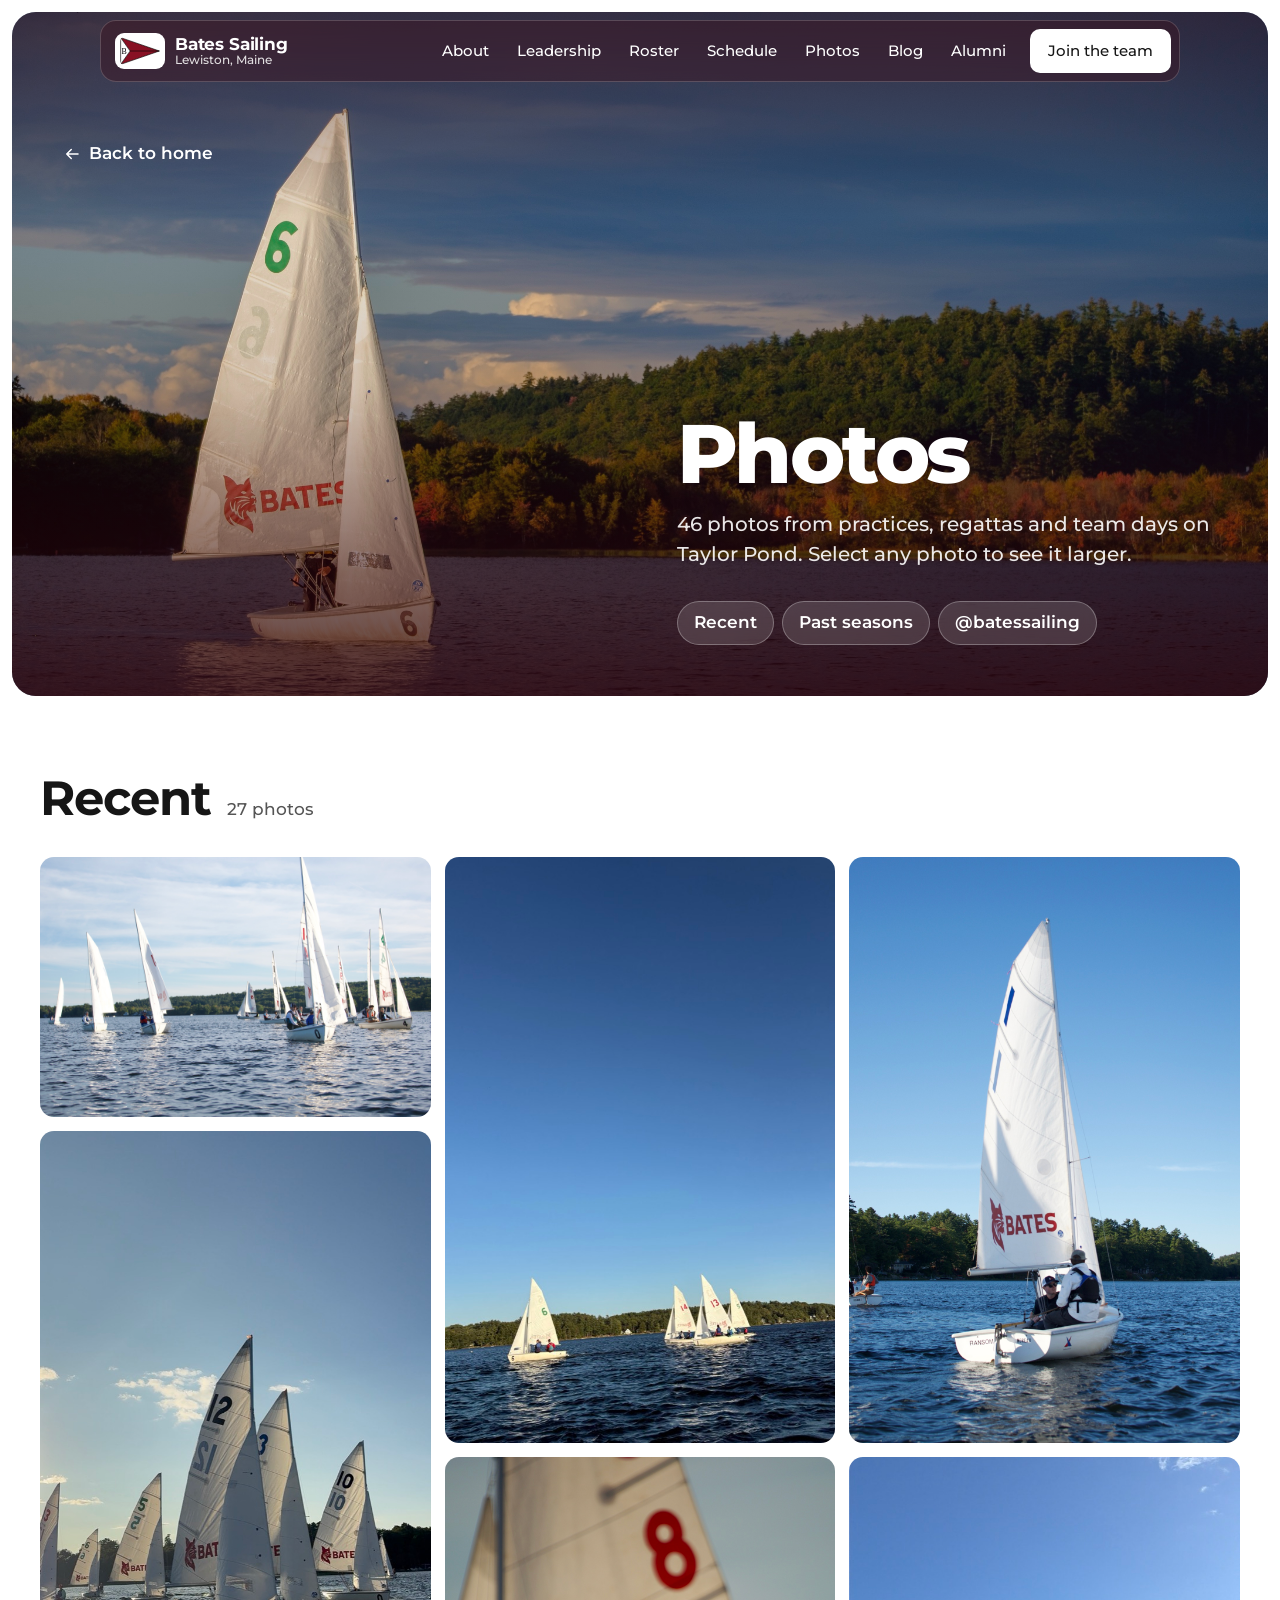
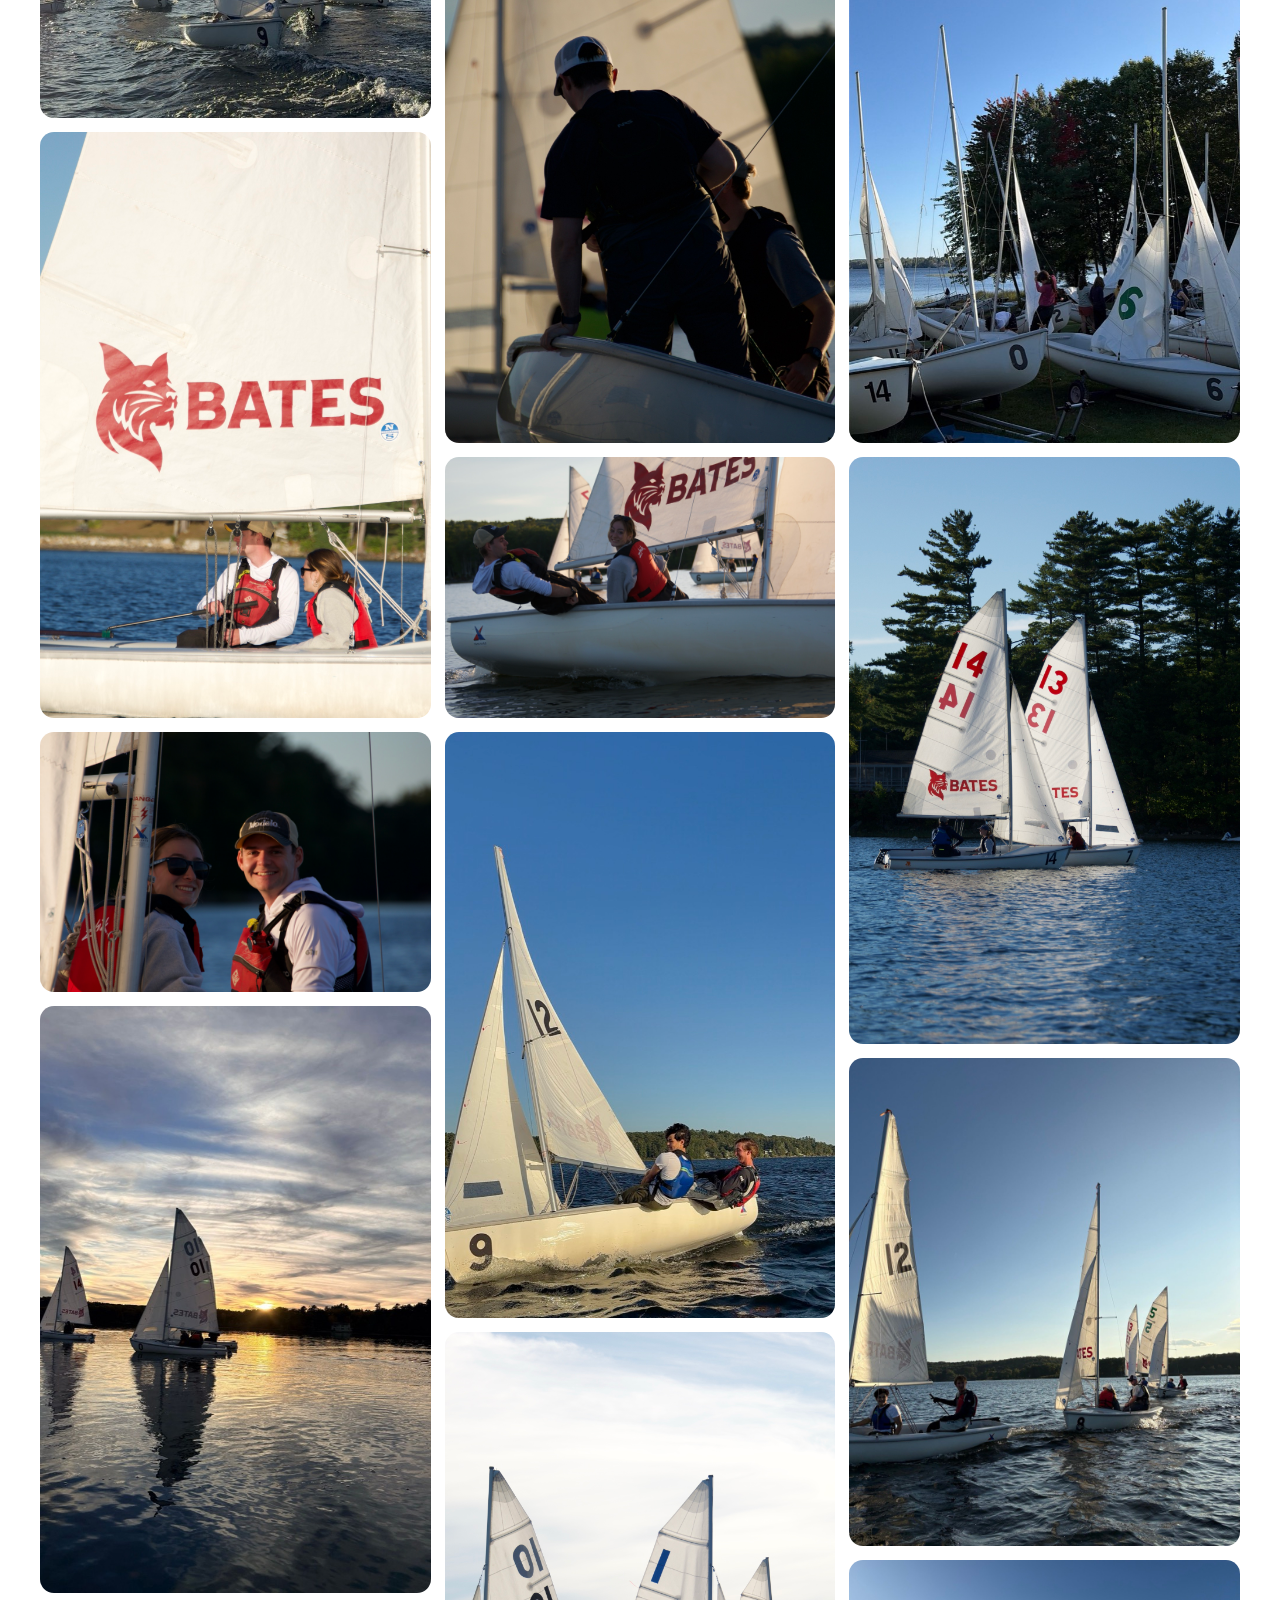
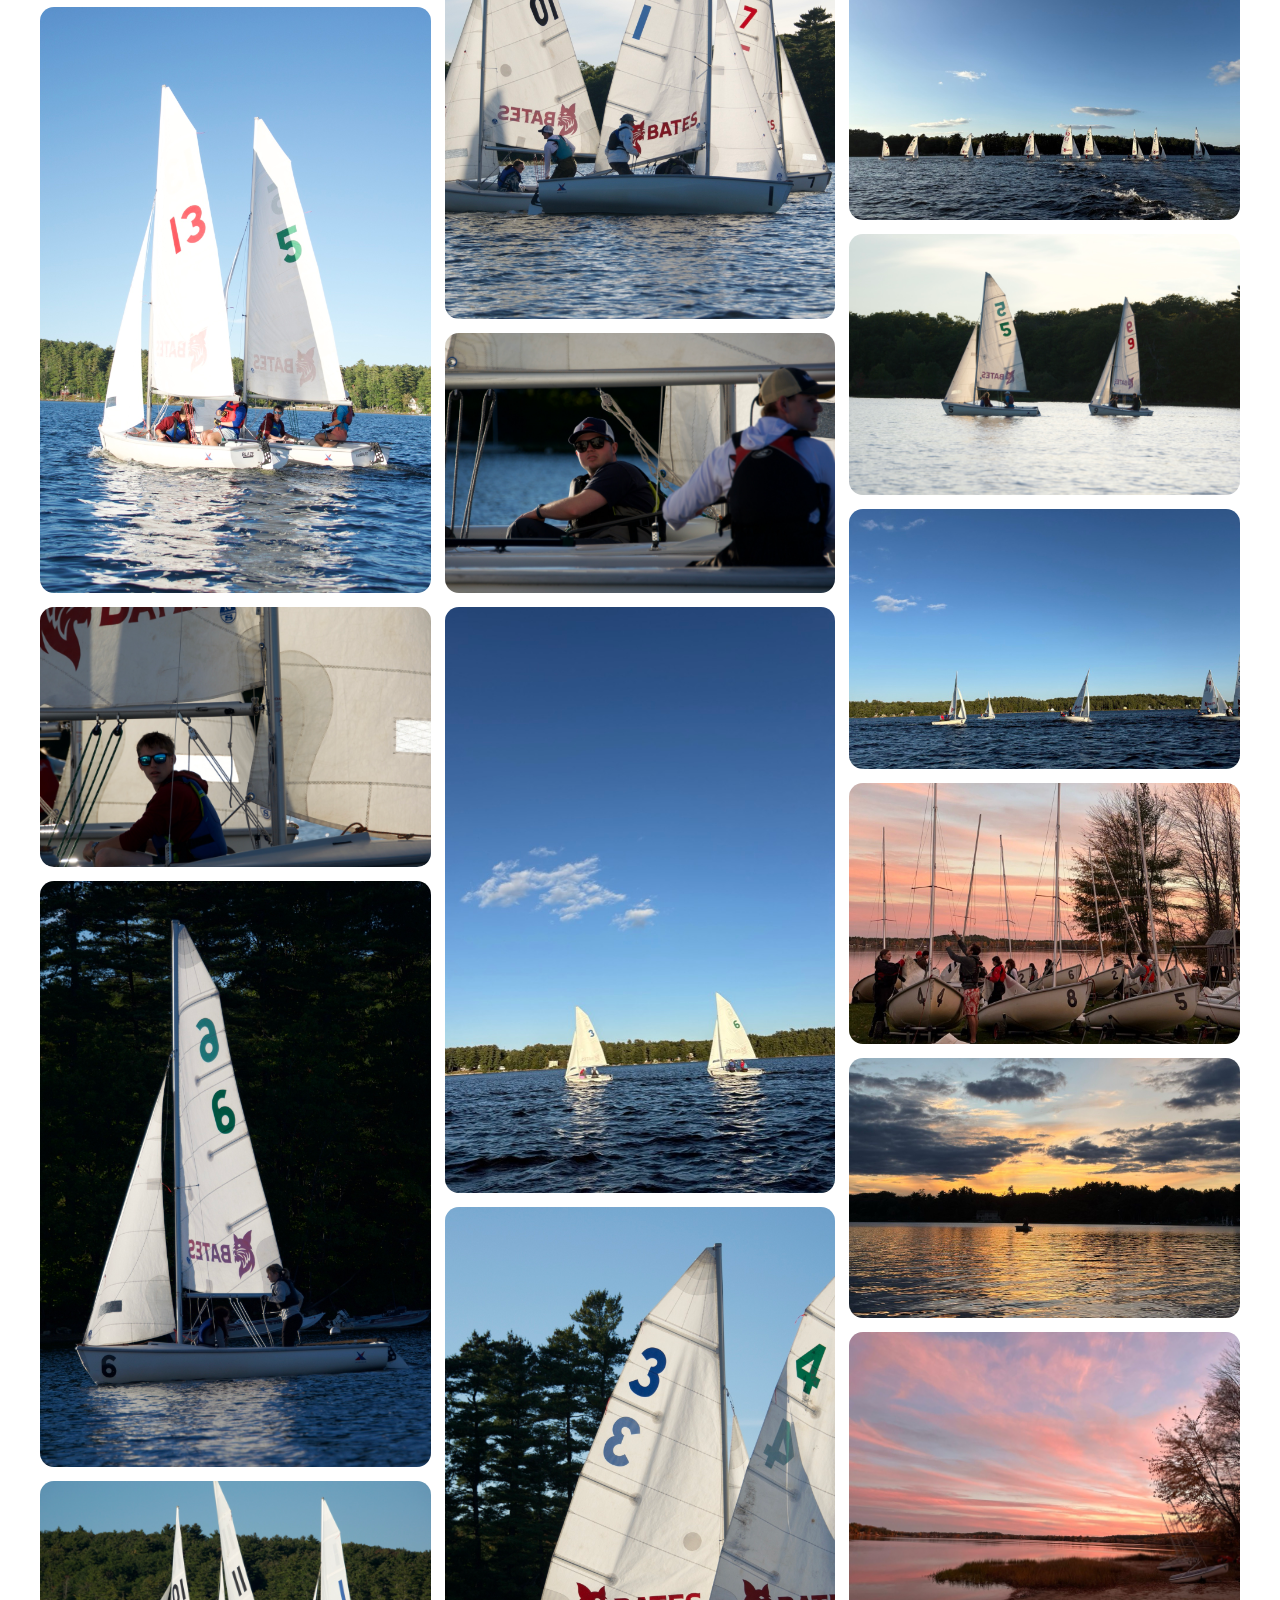
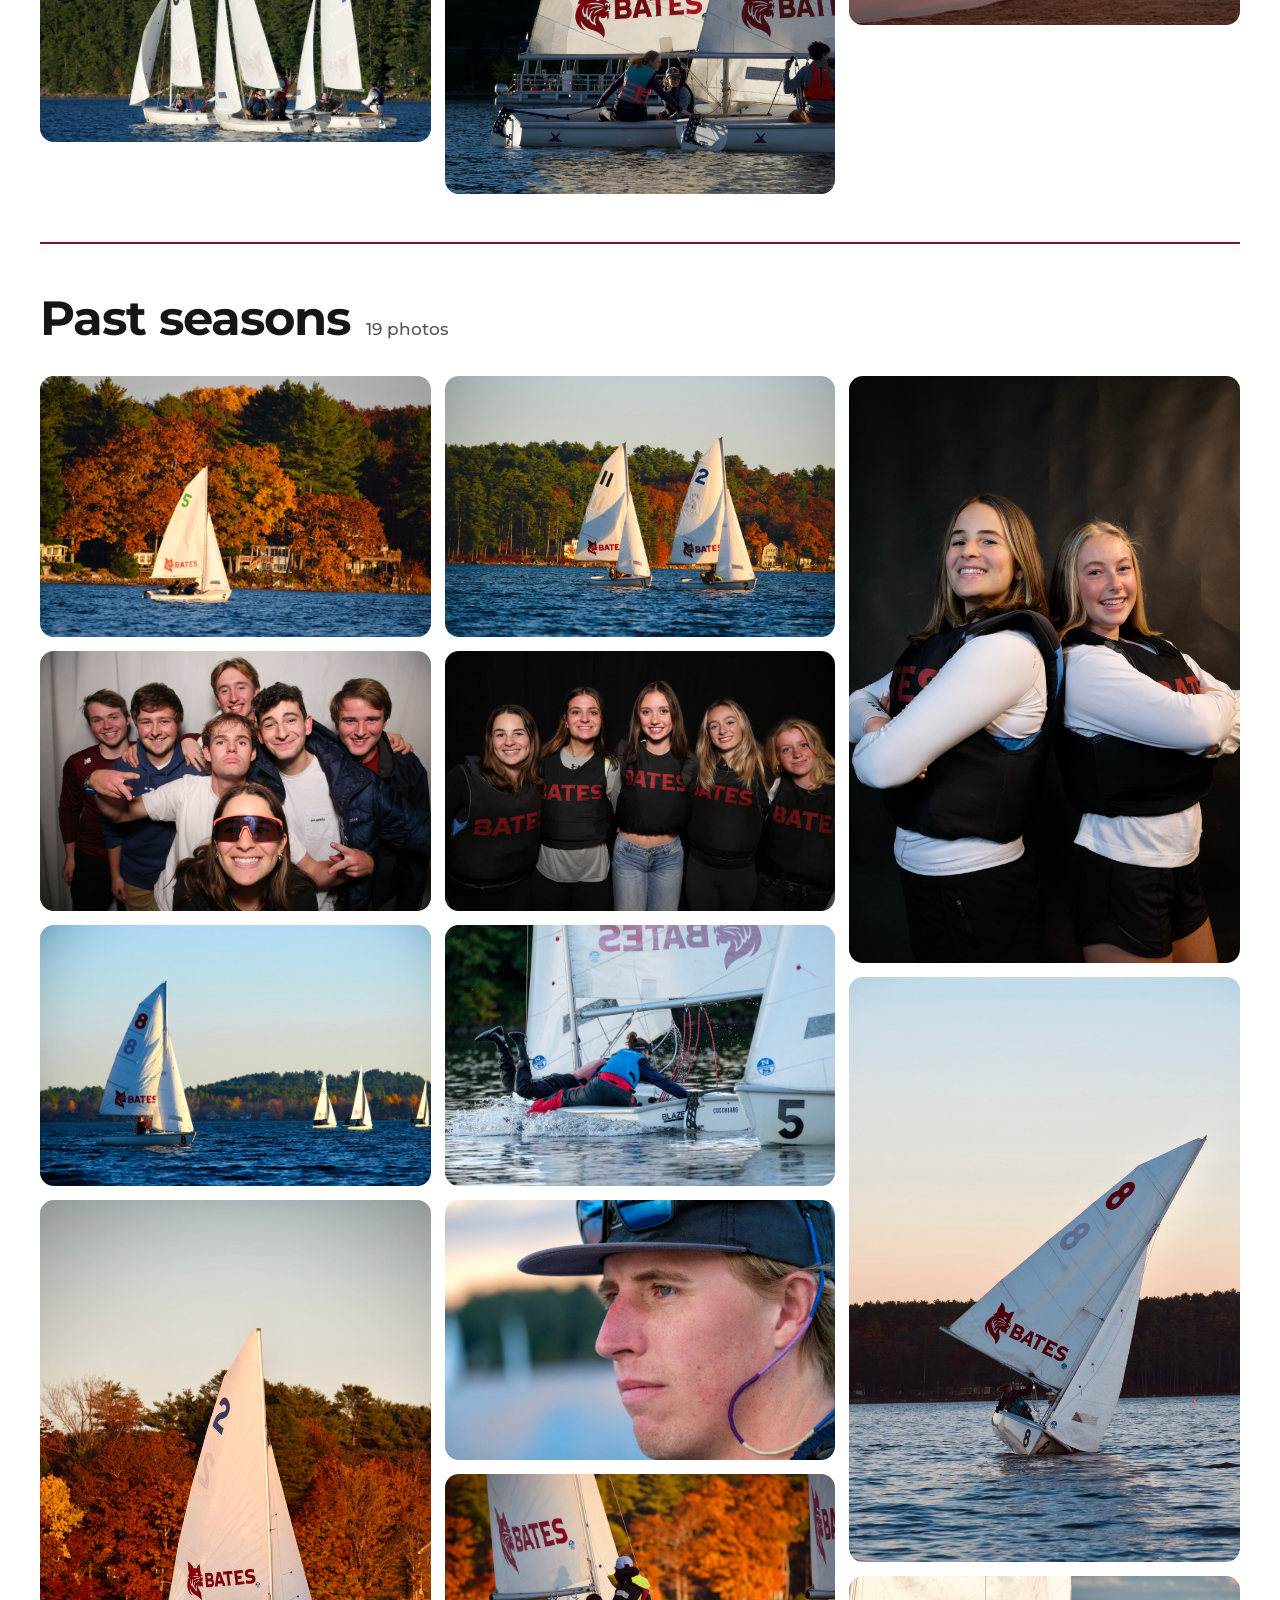
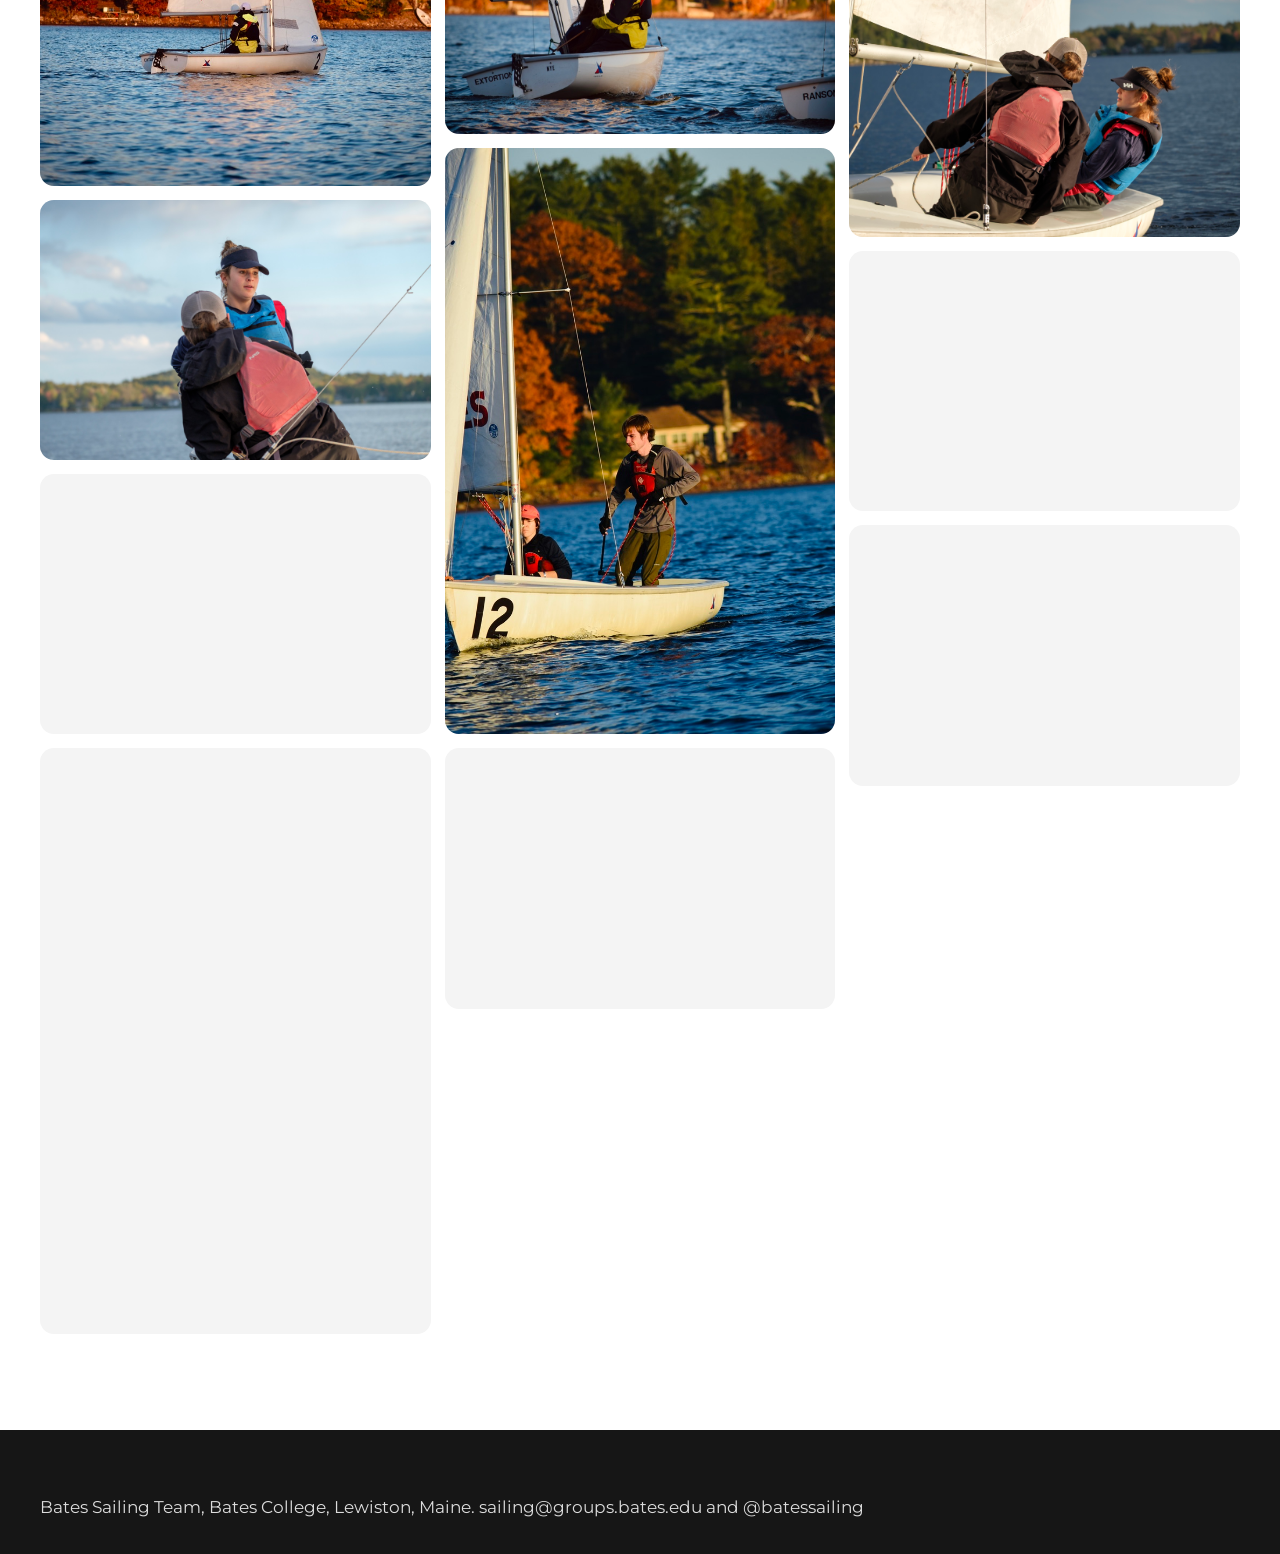
==== gallery.html @ 5b7970f6 "Schedule: show locations without 'at' and tag away regattas Co-Authored-By: Claude Opus 5.5 <noreply" ====
<!doctype html>
<html lang="en">
<head>
  <meta charset="utf-8">
  <meta name="viewport" content="width=device-width, initial-scale=1">
  <title>Photos | Bates Sailing</title>
  <meta name="description" content="Photos of the Bates College sailing team practicing and racing on Taylor Pond.">
  <meta name="theme-color" content="#881124">
  <link rel="icon" href="assets/img/burgee.svg" type="image/svg+xml">
  <link rel="preload" as="image" href="assets/img/gallery-banner-2400.jpg" imagesrcset="assets/img/gallery-banner-1200.jpg 1200w, assets/img/gallery-banner-2400.jpg 2400w" imagesizes="100vw">
  <link rel="stylesheet" href="css/styles.css?v=20261104">
</head>
<body>
<svg width="0" height="0" style="position:absolute" aria-hidden="true">
  <symbol id="i-arrow-left" viewBox="0 0 24 24"><path d="M20 12H5m6-6-6 6 6 6" fill="none" stroke="currentColor" stroke-width="2" stroke-linecap="round" stroke-linejoin="round"/></symbol>
  <symbol id="i-arrow-right" viewBox="0 0 24 24"><path d="M4 12h15m-6-6 6 6-6 6" fill="none" stroke="currentColor" stroke-width="2" stroke-linecap="round" stroke-linejoin="round"/></symbol>
  <symbol id="i-menu" viewBox="0 0 24 24"><path d="M4 7h16M4 12h16M4 17h16" fill="none" stroke="currentColor" stroke-width="2" stroke-linecap="round"/></symbol>
  <symbol id="i-close" viewBox="0 0 24 24"><path d="M6 6l12 12M18 6 6 18" fill="none" stroke="currentColor" stroke-width="2" stroke-linecap="round"/></symbol>
</svg>
<a class="skip-link" href="#main">Skip to main content</a>
<header class="site-header">
  <nav class="nav" aria-label="Main">
    <a class="brand" href="index.html">
      <img src="assets/img/burgee.svg" alt="" width="46" height="32">
      <span class="brand-name"><strong>Bates Sailing</strong><span>Lewiston, Maine</span></span>
    </a>
    <button class="nav-toggle" type="button" aria-expanded="false" aria-controls="nav-links" aria-label="Open menu">
      <svg aria-hidden="true"><use href="#i-menu"/></svg>
    </button>
    <ul class="nav-links" id="nav-links">
      <li><a href="index.html#about">About</a></li>
      <li><a href="index.html#leadership">Leadership</a></li>
      <li><a href="roster.html">Roster</a></li>
      <li><a href="index.html#schedule">Schedule</a></li>
      <li><a href="gallery.html" aria-current="page">Photos</a></li>
      <li><a href="index.html#blog">Blog</a></li>
      <li><a href="index.html#alumni">Alumni</a></li>
      <li class="nav-cta"><a class="btn" href="index.html#join">Join the team</a></li>
    </ul>
  </nav>
</header>
<main id="main">
  <section class="page-hero page-hero--gallery" aria-labelledby="gallery-title">
    <div class="page-hero-frame">
      <img src="assets/img/gallery-banner-2400.jpg"
           srcset="assets/img/gallery-banner-1200.jpg 1200w, assets/img/gallery-banner-2400.jpg 2400w"
           sizes="100vw" width="2400" height="1600" fetchpriority="high"
           alt="Boat 6 lit by low sun under a dark sky, with fall color on the hills behind">
      <a class="back" href="index.html#photos"><svg aria-hidden="true"><use href="#i-arrow-left"/></svg>Back to home</a>
      <div class="page-hero-copy">
        <h1 id="gallery-title">Photos</h1>
        <p>46 photos from practices, regattas and team days on Taylor Pond. Select any photo to see it larger.</p>
        <nav class="roster-jump" aria-label="Jump to a section">
          <a href="#recent">Recent</a>
          <a href="#past-seasons">Past seasons</a>
          <a href="https://www.instagram.com/batessailing/" target="_blank" rel="noopener">@batessailing</a>
        </nav>
      </div>
    </div>
  </section>
  <div class="wrap">
    <section class="roster-class" id="recent" aria-labelledby="recent-title">
      <h2 id="recent-title">Recent <span>27 photos</span></h2>
      <ul class="masonry">
        <li><a class="g-item" href="assets/img/strip-2026-0044.jpg"><img src="assets/img/strip-2026-0044.jpg" width="2000" height="1333" loading="lazy" alt="A dozen Bates boats spread across Taylor Pond on a bright afternoon"></a></li>
        <li><a class="g-item" href="assets/img/strip-01.jpg"><img src="assets/img/strip-01.jpg" width="666" height="1000" loading="lazy" alt="Boats 12, 3, 10 and 5 sailing upwind together in low afternoon sun"></a></li>
        <li><a class="g-item" href="assets/img/strip-2026-0056.jpg"><img src="assets/img/strip-2026-0056.jpg" width="2000" height="1333" loading="lazy" alt="A crew sailing under a big Bates bobcat logo on the mainsail"></a></li>
        <li><a class="g-item" href="assets/img/strip-2026-0101.jpg"><img src="assets/img/strip-2026-0101.jpg" width="2000" height="1333" loading="lazy" alt="Two sailors in red life jackets smiling from their boat"></a></li>
        <li><a class="g-item" href="assets/img/strip-02.jpg"><img src="assets/img/strip-02.jpg" width="666" height="1000" loading="lazy" alt="Two Bates boats silhouetted against the sunset, reflected in calm water"></a></li>
        <li><a class="g-item" href="assets/img/strip-2026-0040.jpg"><img src="assets/img/strip-2026-0040.jpg" width="2000" height="1333" loading="lazy" alt="Boats 13 and 5 sailing side by side with their crews aboard"></a></li>
        <li><a class="g-item" href="assets/img/strip-2026-0069.jpg"><img src="assets/img/strip-2026-0069.jpg" width="2000" height="1333" loading="lazy" alt="A sailor in mirrored sunglasses looking back from under the boom"></a></li>
        <li><a class="g-item" href="assets/img/strip-2026-0078.jpg"><img src="assets/img/strip-2026-0078.jpg" width="2000" height="1333" loading="lazy" alt="Boat 6 sailing past a dark wall of pine trees"></a></li>
        <li><a class="g-item" href="assets/img/strip-2026-0066.jpg"><img src="assets/img/strip-2026-0066.jpg" width="2000" height="1333" loading="lazy" alt="Boats 10, 11 and 1 sailing close together in front of the pines"></a></li>
        <li><a class="g-item" href="assets/img/strip-06.jpg"><img src="assets/img/strip-06.jpg" width="666" height="1000" loading="lazy" alt="Boat 6 trailing boats 14, 13 and 5 under a deep blue sky"></a></li>
        <li><a class="g-item" href="assets/img/strip-2026-0092.jpg"><img src="assets/img/strip-2026-0092.jpg" width="2000" height="1333" loading="lazy" alt="A sailor standing in boat 8, silhouetted against its sail"></a></li>
        <li><a class="g-item" href="assets/img/strip-2026-0118.jpg"><img src="assets/img/strip-2026-0118.jpg" width="2000" height="1333" loading="lazy" alt="A smiling crew hiking out under the Bates bobcat sail"></a></li>
        <li><a class="g-item" href="assets/img/strip-08.jpg"><img src="assets/img/strip-08.jpg" width="666" height="1000" loading="lazy" alt="Two sailors laughing as they hike out on boat 9"></a></li>
        <li><a class="g-item" href="assets/img/strip-2026-0048.jpg"><img src="assets/img/strip-2026-0048.jpg" width="2000" height="1333" loading="lazy" alt="Boats 10, 11 and 7 sailing close together"></a></li>
        <li><a class="g-item" href="assets/img/strip-2026-0083.jpg"><img src="assets/img/strip-2026-0083.jpg" width="2000" height="1333" loading="lazy" alt="Two sailors in caps and sunglasses sitting under the boom"></a></li>
        <li><a class="g-item" href="assets/img/strip-09.jpg"><img src="assets/img/strip-09.jpg" width="666" height="1000" loading="lazy" alt="Boats 3 and 6 sailing side by side with a small cloud overhead"></a></li>
        <li><a class="g-item" href="assets/img/strip-2026-0087.jpg"><img src="assets/img/strip-2026-0087.jpg" width="2000" height="1333" loading="lazy" alt="Boats 3 and 4 sailing together in the afternoon light"></a></li>
        <li><a class="g-item" href="assets/img/strip-2026-0034.jpg"><img src="assets/img/strip-2026-0034.jpg" width="2000" height="1333" loading="lazy" alt="Boat 1 sailing alone under a clear blue sky"></a></li>
        <li><a class="g-item" href="assets/img/strip-10.jpg"><img src="assets/img/strip-10.jpg" width="666" height="1000" loading="lazy" alt="Sailors stepping masts and raising sails on shore before practice"></a></li>
        <li><a class="g-item" href="assets/img/strip-2026-0050.jpg"><img src="assets/img/strip-2026-0050.jpg" width="2000" height="1333" loading="lazy" alt="Boats 14 and 13 sailing in front of the pines"></a></li>
        <li><a class="g-item" href="assets/img/about-crew-2026.jpg"><img src="assets/img/about-crew-2026.jpg" width="960" height="1200" loading="lazy" alt="Two smiling sailors in boat 12 lead boats 8, 13 and 5 across the pond"></a></li>
        <li><a class="g-item" href="assets/img/about-fleet-2026.jpg"><img src="assets/img/about-fleet-2026.jpg" width="1200" height="800" loading="lazy" alt="A long line of Bates boats sailing under a clear blue sky"></a></li>
        <li><a class="g-item" href="assets/img/gallery/fall-boats-5-and-9.jpg"><img src="assets/img/gallery/fall-boats-5-and-9.jpg" width="2000" height="1333" loading="lazy" alt="Boats 5 and 9 sailing side by side on calm evening water"></a></li>
        <li><a class="g-item" href="assets/img/blog-recap-2026.jpg"><img src="assets/img/blog-recap-2026.jpg" width="1200" height="800" loading="lazy" alt="Boats 6, 7 and 14 racing across choppy blue water"></a></li>
        <li><a class="g-item" href="assets/img/blog-learning-2026.jpg"><img src="assets/img/blog-learning-2026.jpg" width="1200" height="800" loading="lazy" alt="The team rigging boats on the lawn under a pink sunset"></a></li>
        <li><a class="g-item" href="assets/img/blog-barn-2026.jpg"><img src="assets/img/blog-barn-2026.jpg" width="1200" height="800" loading="lazy" alt="A single boat on Taylor Pond at dusk under dark clouds and golden light"></a></li>
        <li><a class="g-item" href="assets/img/alumni-sunset-2026.jpg"><img src="assets/img/alumni-sunset-2026.jpg" width="1600" height="1200" loading="lazy" alt="Boats pulled up on the beach as a pink sunset fills the sky over the pond"></a></li>
      </ul>
    </section>
    <section class="roster-class" id="past-seasons" aria-labelledby="past-title">
      <h2 id="past-title">Past seasons <span>19 photos</span></h2>
      <ul class="masonry">
        <li><a class="g-item" href="assets/img/gallery/past-lone-boat-foliage.jpg"><img src="assets/img/gallery/past-lone-boat-foliage.jpg" width="900" height="600" loading="lazy" alt="A lone boat sailing below a hillside of red and orange maples"></a></li>
        <li><a class="g-item" href="assets/img/gallery/past-team-goofing.jpg"><img src="assets/img/gallery/past-team-goofing.jpg" width="1086" height="724" loading="lazy" alt="Teammates crowding together and goofing around on team photo day"></a></li>
        <li><a class="g-item" href="assets/img/gallery/past-fleet-blue-sky.jpg"><img src="assets/img/gallery/past-fleet-blue-sky.jpg" width="900" height="600" loading="lazy" alt="Boats spread across Taylor Pond under a deep blue sky"></a></li>
        <li><a class="g-item" href="assets/img/gallery/past-sail-orange-leaves.jpg"><img src="assets/img/gallery/past-sail-orange-leaves.jpg" width="724" height="1086" loading="lazy" alt="A Bates sail lit by late sun against orange fall leaves"></a></li>
        <li><a class="g-item" href="assets/img/gallery/past-two-sailors-smiling.jpg"><img src="assets/img/gallery/past-two-sailors-smiling.jpg" width="2000" height="1333" loading="lazy" alt="Two sailors smiling in their boat on a bright afternoon"></a></li>
        <li><a class="g-item" href="assets/img/gallery/past-crew-trimming.jpg"><img src="assets/img/gallery/past-crew-trimming.jpg" width="2000" height="1333" loading="lazy" alt="Two sailors in red life jackets trimming the jib together"></a></li>
        <li><a class="g-item" href="assets/img/gallery/past-golden-sail.jpg"><img src="assets/img/gallery/past-golden-sail.jpg" width="600" height="900" loading="lazy" alt="A sail glowing gold in the evening light"></a></li>
        <li><a class="g-item" href="assets/img/gallery/past-two-boats-treeline.jpg"><img src="assets/img/gallery/past-two-boats-treeline.jpg" width="1086" height="724" loading="lazy" alt="Two boats racing side by side past the treeline"></a></li>
        <li><a class="g-item" href="assets/img/gallery/past-team-shirts.jpg"><img src="assets/img/gallery/past-team-shirts.jpg" width="1086" height="724" loading="lazy" alt="Five teammates in Bates shirts posing together"></a></li>
        <li><a class="g-item" href="assets/img/gallery/past-hiking-out.jpg"><img src="assets/img/gallery/past-hiking-out.jpg" width="2000" height="1333" loading="lazy" alt="A sailor hiking out hard as the boat heels"></a></li>
        <li><a class="g-item" href="assets/img/gallery/past-sailor-portrait.jpg"><img src="assets/img/gallery/past-sailor-portrait.jpg" width="2000" height="1333" loading="lazy" alt="Portrait of a sailor in a cap looking out over the water"></a></li>
        <li><a class="g-item" href="assets/img/gallery/past-fall-color-sail.jpg"><img src="assets/img/gallery/past-fall-color-sail.jpg" width="1086" height="724" loading="lazy" alt="A sailor steering past bright orange fall trees"></a></li>
        <li><a class="g-item" href="assets/img/gallery/past-coach-launch.jpg"><img src="assets/img/gallery/past-coach-launch.jpg" width="724" height="1086" loading="lazy" alt="A sailor standing in a boat beside fall foliage"></a></li>
        <li><a class="g-item" href="assets/img/gallery/past-dock-crew.jpg"><img src="assets/img/gallery/past-dock-crew.jpg" width="2000" height="1333" loading="lazy" alt="A skipper and crew working on their boat at the dock"></a></li>
        <li><a class="g-item" href="assets/img/gallery/past-photo-day.jpg"><img src="assets/img/gallery/past-photo-day.jpg" width="1333" height="2000" loading="lazy" alt="Two teammates posing in team gear on photo day"></a></li>
        <li><a class="g-item" href="assets/img/gallery/past-dusk-sail.jpg"><img src="assets/img/gallery/past-dusk-sail.jpg" width="724" height="1086" loading="lazy" alt="A Bates sail against a pink dusk sky"></a></li>
        <li><a class="g-item" href="assets/img/gallery/past-upwind-pair.jpg"><img src="assets/img/gallery/past-upwind-pair.jpg" width="2000" height="1333" loading="lazy" alt="Two sailors racing a boat upwind"></a></li>
        <li><a class="g-item" href="assets/img/gallery/past-coach-boat.jpg"><img src="assets/img/gallery/past-coach-boat.jpg" width="2000" height="1333" loading="lazy" alt="Sailors rigging boats while a coach watches from the launch"></a></li>
        <li><a class="g-item" href="assets/img/gallery/past-two-boats-close.jpg"><img src="assets/img/gallery/past-two-boats-close.jpg" width="2000" height="1333" loading="lazy" alt="Two Bates boats sailing close together on Taylor Pond"></a></li>
      </ul>
    </section>
  </div>
</main>

<dialog class="lightbox" aria-label="Photo viewer">
  <figure>
    <img src="" alt="">
    <figcaption></figcaption>
  </figure>
  <button class="lb-btn lb-close" type="button" aria-label="Close photo"><svg aria-hidden="true"><use href="#i-close"/></svg></button>
  <button class="lb-btn lb-prev" type="button" aria-label="Previous photo"><svg aria-hidden="true"><use href="#i-arrow-left"/></svg></button>
  <button class="lb-btn lb-next" type="button" aria-label="Next photo"><svg aria-hidden="true"><use href="#i-arrow-right"/></svg></button>
  <p class="lb-count" aria-live="polite"></p>
</dialog>

<footer class="site-footer">
  <div class="wrap">
    <p>Bates Sailing Team, Bates College, Lewiston, Maine. <a href="mailto:sailing@groups.bates.edu">sailing@groups.bates.edu</a> and <a href="https://www.instagram.com/batessailing/">@batessailing</a></p>
  </div>
</footer>
<script src="js/main.js" defer></script>
</body>
</html>
---- css/styles.css ----
/* Bates Sailing — styles
   Colors follow Bates: garnet and maroon (#881124), black, grays and white.
   Type is Montserrat (variable, self-hosted). */

@font-face {
  font-family: "Montserrat";
  src: url("../assets/fonts/Montserrat-VariableFont_wght.ttf") format("truetype");
  font-weight: 100 900;
  font-style: normal;
  font-display: swap;
}

:root {
  /* Palette */
  --garnet: #881124;
  --garnet-deep: #5e0b19;
  --garnet-tint: #f6e9eb;
  --garnet-ink: #3f0811;
  --ink: #161616;
  --sail: #ffffff;
  --gray-100: #f4f4f4;
  --gray-200: #e0e0e0;
  --gray-600: #555555;

  /* Semantic */
  --bg: var(--sail);
  --surface: var(--gray-100);
  --text: var(--ink);
  --text-muted: var(--gray-600);
  --border: var(--gray-200);
  --accent: var(--garnet);
  --accent-hover: var(--garnet-deep);
  --ring: var(--ink);

  /* Type scale (1.25 ratio from 17px) */
  --fs-sm: 0.875rem;
  --fs-base: 1.0625rem;
  --fs-md: 1.25rem;
  --fs-lg: 1.625rem;
  --fs-xl: clamp(2rem, 1.4rem + 2.4vw, 3rem);
  --fs-hero: clamp(3rem, 1.6rem + 6vw, 6.75rem);

  /* Spacing (8pt) */
  --s1: 0.5rem;
  --s2: 1rem;
  --s3: 1.5rem;
  --s4: 2rem;
  --s5: 3rem;
  --s6: 4rem;
  --s7: 6rem;

  --radius-lg: 24px;
  --radius-md: 14px;
  --radius-sm: 8px;
  --wrap: 1200px;
  --gutter: clamp(1rem, 4vw, 2.5rem);

  --ease-out: cubic-bezier(0.22, 1, 0.36, 1);
}

*,
*::before,
*::after { box-sizing: border-box; }

html { scroll-behavior: smooth; -webkit-text-size-adjust: 100%; }
@media (prefers-reduced-motion: reduce) {
  html { scroll-behavior: auto; }
  *, *::before, *::after { transition-duration: 0.01ms !important; animation-duration: 0.01ms !important; }
}

body {
  margin: 0;
  font-family: "Montserrat", system-ui, -apple-system, "Segoe UI", sans-serif;
  font-size: var(--fs-base);
  line-height: 1.6;
  color: var(--text);
  background: var(--bg);
  -webkit-font-smoothing: antialiased;
}

img { display: block; max-width: 100%; height: auto; }
a { color: inherit; }
h1, h2, h3, h4 { margin: 0; line-height: 1.1; font-weight: 700; letter-spacing: -0.02em; text-wrap: balance; }
p { margin: 0; }
ul, ol { margin: 0; padding: 0; list-style: none; }

:focus-visible { outline: 3px solid var(--ring); outline-offset: 3px; border-radius: 4px; }
.site-header :focus-visible, .hero :focus-visible, .pond-card :focus-visible, .photos :focus-visible,
.path-prospective :focus-visible, .alumni :focus-visible, .coach :focus-visible, .site-footer :focus-visible { outline-color: var(--sail); }

.wrap { width: min(100% - var(--gutter) * 2, var(--wrap)); margin-inline: auto; }

.skip-link {
  position: absolute; left: 1rem; top: -100px; z-index: 1000;
  background: var(--sail); color: var(--ink); padding: 0.75rem 1rem; border-radius: var(--radius-sm);
  font-weight: 600;
}
.skip-link:focus { top: 1rem; }

.visually-hidden {
  position: absolute !important; width: 1px; height: 1px; overflow: hidden;
  clip: rect(0 0 0 0); white-space: nowrap;
}

/* ---------- Buttons ---------- */

.btn {
  display: inline-flex; align-items: center; gap: 0.75rem;
  min-height: 48px; padding: 0.375rem 0.375rem 0.375rem 1.25rem;
  border-radius: 12px; border: 0;
  font: inherit; font-weight: 600; font-size: 1rem; text-decoration: none;
  cursor: pointer;
  transition: background-color 180ms var(--ease-out), color 180ms var(--ease-out);
}
.btn-icon {
  display: grid; place-items: center; width: 36px; height: 36px; border-radius: 9px;
  transition: transform 200ms var(--ease-out);
}
.btn:hover .btn-icon { transform: translateX(3px); }
.btn svg { width: 18px; height: 18px; }

.btn-light { background: var(--sail); color: var(--ink); }
.btn-light .btn-icon { background: var(--garnet); color: var(--sail); }
.btn-light:hover { background: var(--gray-100); }

.btn-garnet { background: var(--garnet); color: var(--sail); }
.btn-garnet .btn-icon { background: rgba(255, 255, 255, 0.16); }
.btn-garnet:hover { background: var(--garnet-deep); }

.btn-plain { padding-right: 1.25rem; }

.text-link {
  font-weight: 600; text-decoration: underline; text-underline-offset: 0.25em;
  text-decoration-thickness: 1.5px;
}
.text-link:hover { text-decoration-color: var(--garnet); }

/* ---------- Header / nav ---------- */

.site-header {
  position: fixed; inset: 0 0 auto; z-index: 100;
  padding: 20px var(--gutter) 0;
  pointer-events: none;
}
.nav {
  pointer-events: auto;
  max-width: 1080px; margin: 0 auto;
  display: flex; align-items: center; justify-content: space-between; gap: var(--s2);
  padding: 8px 8px 8px 14px;
  border-radius: 16px;
  background: rgba(63, 8, 17, 0.34);
  border: 1px solid rgba(255, 255, 255, 0.18);
  -webkit-backdrop-filter: blur(14px); backdrop-filter: blur(14px);
  color: var(--sail);
  transition: background-color 250ms var(--ease-out), border-color 250ms var(--ease-out);
}
.site-header.is-scrolled .nav { background: rgba(94, 11, 25, 0.96); border-color: transparent; }

.brand { display: flex; align-items: center; gap: 10px; text-decoration: none; }
.brand img { width: 50px; height: auto; padding: 4px 5px; background: var(--sail); border-radius: 9px; }
.brand-name { display: flex; flex-direction: column; line-height: 1.05; }
.brand-name strong { font-size: 1.0625rem; font-weight: 700; letter-spacing: -0.01em; }
.brand-name span { font-size: 0.75rem; font-weight: 500; opacity: 0.85; }

.nav-links { display: flex; align-items: center; gap: 4px; }
.nav-links a {
  display: block; padding: 10px 12px; border-radius: 10px;
  font-size: 0.9375rem; font-weight: 500; text-decoration: none;
  transition: background-color 160ms var(--ease-out);
}
.nav-links a:hover { background: rgba(255, 255, 255, 0.12); }
.nav-links a[aria-current="true"] { background: rgba(255, 255, 255, 0.14); }
.nav-cta { margin-left: 8px; }
.nav-cta .btn { display: inline-flex; min-height: 44px; padding: 0 1.125rem; background: var(--sail); color: var(--ink); }
.nav-cta .btn:hover { background: var(--gray-100); }

.nav-toggle {
  display: none; width: 44px; height: 44px; border-radius: 10px; border: 0;
  background: rgba(255, 255, 255, 0.12); color: var(--sail); cursor: pointer;
  place-items: center;
}
.nav-toggle svg { width: 22px; height: 22px; }

@media (max-width: 960px) {
  .nav-toggle { display: grid; }
  .nav-links {
    position: absolute; top: calc(100% + 8px); left: var(--gutter); right: var(--gutter);
    flex-direction: column; align-items: stretch; gap: 2px;
    padding: 10px; border-radius: 16px;
    background: var(--garnet-deep); box-shadow: 0 18px 40px rgba(63, 8, 17, 0.35);
    display: none;
  }
  .nav-links.is-open { display: flex; }
  .nav-links a { padding: 14px 16px; font-size: 1.0625rem; }
  .nav-cta { margin: 6px 0 0; }
  .nav-cta .btn { width: 100%; justify-content: center; min-height: 50px; }
}

/* ---------- Hero ---------- */

.hero { padding: 12px; }
.hero-frame {
  /* Photo placement, shared by the photo, the sail cut-out and the headline position */
  --pos-x: 50%; --pos-y: 62%; --pos-y-ratio: 0.62;
  /* Scale the photo is drawn at (same maths as object-fit: cover on the 2400x1600 file) */
  --img-scale: max(100cqw / 2400, 100cqh / 1600);
  --hero-scrim: linear-gradient(180deg, rgba(45, 6, 14, 0.62) 0%, rgba(45, 6, 14, 0.18) 34%, rgba(45, 6, 14, 0) 52%, rgba(45, 6, 14, 0.35) 72%, rgba(45, 6, 14, 0.82) 100%);
  --pad-x: clamp(1.25rem, 4vw, 4rem);
  position: relative; overflow: hidden; isolation: isolate;
  min-height: max(640px, calc(100dvh - 24px));
  border-radius: var(--radius-lg);
  color: var(--sail);
  display: grid; grid-template-rows: 1fr auto;
  padding: clamp(7rem, 16vh, 10rem) var(--pad-x) clamp(1.5rem, 4vw, 3.5rem);
}
.hero-media { position: absolute; inset: 0; z-index: -2; }
.hero-media img { width: 100%; height: 100%; object-fit: cover; object-position: var(--pos-x) var(--pos-y); }
.hero-frame::after {
  content: ""; position: absolute; inset: 0; z-index: -1;
  background: var(--hero-scrim);
}

/* The headline sits between the photo and a cut-out of the sails, so any letters touching a sail go behind it */
.hero-stage { position: absolute; inset: 0; z-index: 0; container-type: size; }
.hero h1 {
  position: absolute; left: var(--pad-x); right: var(--pad-x); z-index: 0;
  top: clamp(7rem, 16vh, 10rem); /* same spot as the frame's top padding */
  font-size: var(--fs-hero);
  font-weight: 800;
  letter-spacing: -0.045em;
  line-height: 0.95;
  max-width: 11ch;
  text-shadow: 0 2px 30px rgba(45, 6, 14, 0.25);
}
.hero-sails {
  position: absolute; inset: 0; z-index: 1; pointer-events: none;
  background-image: var(--hero-scrim), url("../assets/img/hero-fleet-2400.jpg");
  background-size: 100% 100%, cover;
  background-position: 0 0, var(--pos-x) var(--pos-y);
  background-repeat: no-repeat;
  -webkit-mask: url("../assets/img/hero-sails-mask.svg") var(--pos-x) var(--pos-y) / cover no-repeat;
  mask: url("../assets/img/hero-sails-mask.svg") var(--pos-x) var(--pos-y) / cover no-repeat;
}
.hero h1 .thin { display: block; font-weight: 300; letter-spacing: -0.04em; }

.hero-stats {
  margin: 8px 0 0; padding: var(--s4) clamp(1.25rem, 4vw, 4rem);
  border-radius: var(--radius-lg); background: var(--garnet); color: var(--sail);
  display: grid; grid-template-columns: repeat(4, auto); justify-content: space-between;
  gap: var(--s3) clamp(1.5rem, 3vw, 3rem);
}
/* Wide screens: stats overlay the water, bottom-left of the photo */
@media (min-width: 1180px) {
  .hero { display: grid; }
  .hero > * { grid-area: 1 / 1; }
  .hero-stats {
    align-self: end; justify-self: start; justify-content: start; z-index: 1;
    margin: 0; background: none; border-radius: 0;
    padding: 0 0 clamp(1.5rem, 4vw, 3.5rem) clamp(1.25rem, 4vw, 4rem);
  }
  .hero-pitch { justify-self: end; }
}
.hero-stats div { display: flex; flex-direction: column; }
.hero-stats dt { order: 2; font-size: 0.875rem; font-weight: 500; opacity: 0.9; margin-top: 2px; }
.hero-stats dd {
  order: 1; margin: 0; font-size: clamp(2.25rem, 1.6rem + 2vw, 3.25rem);
  font-weight: 600; letter-spacing: -0.04em; line-height: 1;
  font-variant-numeric: tabular-nums;
}
.hero-stats dd small { font-size: 0.5em; font-weight: 500; letter-spacing: 0; margin-left: 2px; }

.hero-pitch { max-width: 440px; align-self: end; position: relative; z-index: 2; }
.hero-pitch p { font-size: 1.0625rem; line-height: 1.55; font-weight: 500; }
.hero-actions { display: flex; flex-wrap: wrap; align-items: center; gap: var(--s3); margin-top: var(--s3); }
.hero-actions .text-link { color: var(--sail); }

@media (max-width: 720px) {
  .hero { padding: 8px; }
  .hero-frame { border-radius: 18px; min-height: calc(100dvh - 16px); padding-top: 7.5rem; }
  .hero-frame {
    --pos-x: 38%; --pos-y: 60%; --pos-y-ratio: 0.6;
    /* Photo row (in 2400x1600 px) the first headline line sits on */
    --headline-row: 740;
    --hero-scrim: linear-gradient(180deg, rgba(45, 6, 14, 0.6) 0%, rgba(45, 6, 14, 0.1) 32%, rgba(45, 6, 14, 0.15) 50%, rgba(45, 6, 14, 0.78) 68%, rgba(45, 6, 14, 0.92) 100%);
  }
  .hero-sails { background-image: var(--hero-scrim), url("../assets/img/hero-fleet-1200.jpg"); }
  /* Phones: pin the headline to the photo so "on Taylor Pond." runs behind the sails */
  .hero h1 { top: max(6.5rem, calc((100cqh - 1600 * var(--img-scale)) * var(--pos-y-ratio) + var(--headline-row) * var(--img-scale) - 0.83em)); }
  .hero-stats { grid-template-columns: repeat(2, auto); border-radius: 18px; margin-top: 8px; }
}

/* ---------- Sections ---------- */

.section { padding-block: clamp(4rem, 9vw, 7.5rem); scroll-margin-top: 80px; }
.section-head { display: flex; flex-wrap: wrap; align-items: flex-end; justify-content: space-between; gap: var(--s3); margin-bottom: var(--s5); }
.section-head h2 { font-size: var(--fs-xl); max-width: 18ch; }
.section-head p { color: var(--text-muted); max-width: 52ch; }
.lede { font-size: var(--fs-md); line-height: 1.5; color: var(--text); max-width: 34ch; }

/* ---------- About ---------- */

.about-grid { display: grid; grid-template-columns: 1fr 1fr; gap: clamp(2.5rem, 6vw, 6rem); align-items: center; }
.about-copy h2 { font-size: var(--fs-xl); margin-bottom: var(--s3); max-width: 14ch; }
.about-points { margin-top: var(--s5); display: grid; gap: var(--s4); }
.about-points li { display: grid; grid-template-columns: 28px 1fr; gap: var(--s2); }
.about-points h3 { font-size: var(--fs-md); margin-bottom: 6px; }
.about-points p { color: var(--text-muted); max-width: 46ch; }
.pennant-mark { width: 26px; height: 18px; margin-top: 4px; color: var(--garnet); }

.about-photos { position: relative; padding-bottom: 18%; }
.about-photos img { border-radius: var(--radius-md); object-fit: cover; }
.about-photos .p1 { width: 82%; aspect-ratio: 4 / 5; }
.about-photos .p2 {
  position: absolute; right: 0; bottom: 0; width: 52%; aspect-ratio: 3 / 2;
  border: 6px solid var(--bg);
}

@media (max-width: 860px) {
  .about-grid { grid-template-columns: 1fr; }
  .about-photos { max-width: 520px; }
}

/* Where we sail */
.pond-card {
  margin-top: clamp(4rem, 8vw, 6.5rem);
  display: grid; grid-template-columns: 1fr 1.1fr;
  background: var(--garnet); color: var(--sail);
  border-radius: var(--radius-lg); overflow: hidden;
}
.pond-copy { padding: clamp(2rem, 5vw, 4rem); }
.pond-copy h2 { font-size: var(--fs-xl); margin-bottom: var(--s2); }
.pond-copy > p { color: rgba(255, 255, 255, 0.82); max-width: 44ch; }
.pond-facts { margin: var(--s4) 0; display: grid; grid-template-columns: 1fr 1fr; gap: var(--s3); }
.pond-facts dt { font-size: var(--fs-sm); color: rgba(255, 255, 255, 0.7); }
.pond-facts dd { margin: 2px 0 0; font-weight: 600; }
.pond-map { position: relative; background: var(--garnet-deep); min-height: 340px; }
.pond-map svg { position: absolute; inset: 0; width: 100%; height: 100%; }

@media (max-width: 860px) {
  .pond-card { grid-template-columns: 1fr; }
  .pond-map { min-height: 300px; }
}
@media (max-width: 480px) { .pond-facts { grid-template-columns: 1fr; gap: var(--s2); } }

/* ---------- Leadership ---------- */

.leaders { background: var(--surface); }
.officers { display: grid; grid-template-columns: repeat(4, 1fr); gap: var(--s3); }
.officer {
  background: var(--sail); border-radius: var(--radius-md); padding: var(--s4) var(--s3) var(--s3);
  display: flex; flex-direction: column; gap: var(--s3);
}
.officer h3 { font-size: 1.3125rem; }
.officer .role { color: var(--garnet); font-weight: 600; }
.officer .meta { color: var(--text-muted); font-size: var(--fs-sm); margin-top: 4px; }

.flag {
  width: 72px; height: 50px; position: relative; flex: none;
  color: var(--sail); font-weight: 700; font-size: 0.875rem; letter-spacing: 0.02em;
}
.flag::before {
  content: ""; position: absolute; inset: 0; background: var(--garnet);
  clip-path: polygon(0 0, 100% 50%, 0 100%);
}
.flag span { position: absolute; left: 10px; top: 50%; transform: translateY(-50%); }
.flag-sm { width: 50px; height: 34px; font-size: 0.75rem; }
.flag-sm span { left: 7px; }

.chairs { margin-top: var(--s3); display: grid; grid-template-columns: repeat(3, 1fr); gap: 2px; background: var(--border); border-radius: var(--radius-md); overflow: hidden; }
.chair { background: var(--sail); padding: var(--s3) var(--s3); display: flex; align-items: center; gap: var(--s3); }
.chair.is-open .flag { margin-inline: 19px; }
.chair h3 { font-size: 1.0625rem; font-weight: 700; letter-spacing: -0.01em; }
.chair p { font-size: var(--fs-sm); color: var(--text-muted); }
.chair:not(.is-open) p:not(.meta) { color: var(--garnet); font-weight: 600; }
.chair .meta { margin-top: 2px; }
.chair.is-open .flag::before { background: none; border: 0; box-shadow: none; clip-path: none; }
.chair.is-open .flag {
  background: var(--gray-200);
  clip-path: polygon(0 0, 100% 50%, 0 100%);
}
.chair.is-open h3 { color: var(--text-muted); }
/* A lone card on the last row stretches so the grid has no empty cells */
@media (min-width: 1001px) {
  .chair:last-child:nth-child(3n + 1) { grid-column: 1 / -1; }
  .chair:last-child:nth-child(3n + 2) { grid-column: span 2; }
}
@media (min-width: 601px) and (max-width: 1000px) {
  .chair:last-child:nth-child(2n + 1) { grid-column: 1 / -1; }
}

.coach {
  margin-top: var(--s3); display: grid; grid-template-columns: auto 1fr; gap: var(--s4); align-items: center;
  background: var(--garnet); color: var(--sail); border-radius: var(--radius-md); padding: var(--s4);
}
.coach-photo {
  width: 144px; height: auto; aspect-ratio: 1; object-fit: cover;
  border-radius: var(--radius-sm); border: 3px solid var(--sail);
}
.coach h3 { font-size: var(--fs-lg); }
.coach p { color: rgba(255, 255, 255, 0.88); max-width: 70ch; margin-top: 6px; }

.headshot {
  width: min(168px, 100%); height: auto; aspect-ratio: 1; flex: none; border-radius: 50%; object-fit: cover;
  background: var(--gray-200); box-shadow: 0 0 0 3px var(--sail), 0 0 0 5px var(--garnet);
}
.headshot-sm { width: 88px; box-shadow: 0 0 0 2.5px var(--sail), 0 0 0 4.5px var(--garnet); }

.roster-link { margin-top: var(--s4); }
.btn-outline { background: transparent; color: var(--ink); box-shadow: inset 0 0 0 1.5px var(--ink); }
.btn-outline .btn-icon { background: var(--garnet); color: var(--sail); }
.btn-outline:hover { background: var(--sail); }

@media (max-width: 1000px) {
  .officers { grid-template-columns: repeat(2, 1fr); }
  .chairs { grid-template-columns: repeat(2, 1fr); }
}
@media (max-width: 600px) {
  .officers, .chairs { grid-template-columns: 1fr; }
  .officers { gap: var(--s2); }
  .officer { flex-direction: row; align-items: center; padding: var(--s3); }
  .officer .headshot { width: 104px; }
  .headshot-sm { width: 72px; }
  .coach { grid-template-columns: 1fr; }
}

/* ---------- Roster page ---------- */

/* Photo banner at the top of inner pages, same frame as the home page hero */
.page-hero { padding: 12px; }
.page-hero-frame {
  position: relative; overflow: hidden; isolation: isolate;
  min-height: clamp(540px, 76vh, 760px); border-radius: var(--radius-lg); color: var(--sail);
  display: flex; flex-direction: column; justify-content: flex-end; align-items: flex-start;
  padding: 8rem clamp(1.25rem, 4vw, 4rem) clamp(2rem, 4vw, 3.5rem);
}
.page-hero-frame > img { position: absolute; inset: 0; z-index: -2; width: 100%; height: 100%; object-fit: cover; object-position: 50% 55%; }
.page-hero-frame::after {
  content: ""; position: absolute; inset: 0; z-index: -1;
  background: linear-gradient(180deg, rgba(45, 6, 14, 0.55) 0%, rgba(45, 6, 14, 0.12) 30%, rgba(45, 6, 14, 0.2) 55%, rgba(45, 6, 14, 0.82) 100%);
}
/* Heading sits over the open water on the right, clear of the boat on the left */
.page-hero-copy { align-self: flex-end; width: min(100%, 540px); }
.page-hero h1 { font-size: clamp(2.75rem, 1.6rem + 4.5vw, 5.25rem); font-weight: 800; letter-spacing: -0.04em; line-height: 0.95; margin-bottom: var(--s2); text-shadow: 0 2px 30px rgba(45, 6, 14, 0.3); }
.page-hero p { color: rgba(255, 255, 255, 0.9); max-width: 52ch; font-size: var(--fs-md); line-height: 1.5; font-weight: 500; }
.page-hero .page-hero-frame .back { color: var(--sail); margin-bottom: auto; }
.roster-jump { display: flex; flex-wrap: wrap; gap: var(--s1); margin-top: var(--s4); }
.roster-jump a {
  display: inline-flex; align-items: center; min-height: 44px; padding: 0 1rem; border-radius: 999px;
  font-weight: 600; text-decoration: none; color: var(--sail);
  background: rgba(255, 255, 255, 0.14); border: 1px solid rgba(255, 255, 255, 0.28);
  -webkit-backdrop-filter: blur(8px); backdrop-filter: blur(8px);
  transition: background-color 160ms var(--ease-out);
}
.roster-jump a:hover { background: rgba(255, 255, 255, 0.26); }
.page-hero + .wrap > .roster-class:first-child { border-top: 0; padding-top: var(--s6); }
@media (max-width: 720px) {
  .page-hero { padding: 8px; }
  .page-hero-frame { border-radius: 18px; min-height: 560px; padding-top: 7rem; }
  .page-hero-frame > img { object-position: 2% 50%; }
  .page-hero-frame::after { background: linear-gradient(180deg, rgba(45, 6, 14, 0.55) 0%, rgba(45, 6, 14, 0.15) 22%, rgba(45, 6, 14, 0.55) 48%, rgba(45, 6, 14, 0.88) 100%); }
  .page-hero-copy { align-self: stretch; width: auto; }
  /* Gallery banner: on phones show the fall hills so the sail is not behind the heading */
  .page-hero--gallery .page-hero-frame > img { object-position: 92% 50%; }
}

.roster-class { padding-block: var(--s5); border-top: 2px solid var(--garnet); scroll-margin-top: 90px; }
.roster-class:last-of-type { padding-bottom: var(--s7); }
.roster-class > h2 { font-size: var(--fs-xl); margin-bottom: var(--s4); display: flex; align-items: baseline; gap: var(--s2); }
.roster-class > h2 span { font-size: var(--fs-base); font-weight: 500; color: var(--text-muted); letter-spacing: 0; }

.people { display: grid; grid-template-columns: repeat(auto-fill, minmax(190px, 1fr)); gap: var(--s4) var(--s3); }
.person img {
  width: 100%; aspect-ratio: 1; object-fit: cover; border-radius: var(--radius-md);
  background: var(--gray-100);
}
.person img.no-photo { object-fit: contain; padding: 22%; background: var(--garnet-tint); }
.person h3 { font-size: 1.0625rem; font-weight: 700; letter-spacing: -0.01em; margin-top: var(--s2); }
.person .pos { color: var(--text-muted); font-size: var(--fs-sm); margin-top: 2px; }
.person .role {
  display: inline-block; margin-top: 8px; padding: 3px 10px; border-radius: 999px;
  background: var(--garnet); color: var(--sail); font-size: 0.8125rem; font-weight: 600;
}
.roster-coach { display: grid; grid-template-columns: 190px 1fr; gap: var(--s4); align-items: center; max-width: 760px; }
.roster-coach p { color: var(--text-muted); margin-top: var(--s1); }
@media (max-width: 600px) {
  .people { grid-template-columns: repeat(2, 1fr); gap: var(--s3) var(--s2); }
  .roster-coach { grid-template-columns: 1fr; }
  .roster-coach img { max-width: 220px; }
}

/* ---------- Gallery page ---------- */

.masonry { columns: 3 300px; column-gap: 14px; }
.masonry li { break-inside: avoid; margin-bottom: 14px; }
.g-item { display: block; border-radius: var(--radius-md); overflow: hidden; background: var(--gray-100); }
.g-item img { width: 100%; height: auto; transition: transform 400ms var(--ease-out), filter 200ms var(--ease-out); }
.g-item:hover img { transform: scale(1.025); }
.g-item:focus-visible { outline-offset: 4px; }

.lightbox {
  width: 100vw; height: 100dvh; max-width: none; max-height: none; margin: 0; padding: 0; border: 0;
  background: rgba(20, 3, 7, 0.94); color: var(--sail);
}
.lightbox::backdrop { background: rgba(20, 3, 7, 0.94); }
.lightbox[open] { display: grid; place-items: center; }
.lightbox figure { margin: 0; display: grid; justify-items: center; gap: var(--s2); padding: 4.5rem 5rem 4rem; max-width: 100%; }
.lightbox img { max-width: min(100%, 1400px); max-height: calc(100dvh - 11rem); width: auto; height: auto; border-radius: var(--radius-sm); }
.lightbox figcaption { max-width: 60ch; text-align: center; color: rgba(255, 255, 255, 0.85); font-size: var(--fs-sm); }
.lb-btn {
  position: absolute; width: 48px; height: 48px; border-radius: 50%; display: grid; place-items: center; cursor: pointer;
  border: 1.5px solid rgba(255, 255, 255, 0.5); background: rgba(255, 255, 255, 0.08); color: var(--sail);
  transition: background-color 160ms var(--ease-out);
}
.lb-btn:hover { background: rgba(255, 255, 255, 0.2); }
.lb-btn svg { width: 22px; height: 22px; }
.lb-close { top: 18px; right: 18px; }
.lb-prev { left: 18px; top: 50%; transform: translateY(-50%); }
.lb-next { right: 18px; top: 50%; transform: translateY(-50%); }
.lb-count { position: absolute; top: 28px; left: 24px; margin: 0; font-size: var(--fs-sm); color: rgba(255, 255, 255, 0.75); font-variant-numeric: tabular-nums; }
.lightbox :focus-visible { outline-color: var(--sail); }
@media (max-width: 720px) {
  .masonry { columns: 2; column-gap: 8px; }
  .masonry li { margin-bottom: 8px; }
  .lightbox figure { padding: 4.5rem 0.75rem 6rem; }
  .lb-prev, .lb-next { top: auto; bottom: 22px; transform: none; }
  .lb-prev { left: calc(50% - 60px); }
  .lb-next { right: calc(50% - 60px); }
}
@media (max-width: 420px) { .masonry { columns: 1; } }

.gallery-link { margin-top: var(--s4); }

/* ---------- Schedule ---------- */

.schedule-list { border-top: 2px solid var(--garnet); }
.regatta {
  display: grid; grid-template-columns: 120px 1fr 1fr 90px; gap: var(--s3); align-items: center;
  padding: var(--s3) 0; border-bottom: 1px solid var(--border);
}
.regatta-date { display: flex; flex-direction: column; line-height: 1.1; }
.regatta-date .month { font-size: var(--fs-sm); font-weight: 600; color: var(--garnet); }
.regatta-date .days { font-size: var(--fs-lg); font-weight: 700; letter-spacing: -0.03em; font-variant-numeric: tabular-nums; }
.regatta h3 { font-size: var(--fs-md); font-weight: 600; letter-spacing: -0.01em; }
.regatta .where { color: var(--text-muted); }
.tag {
  grid-column: 4; justify-self: end; font-size: var(--fs-sm); font-weight: 600;
  padding: 4px 12px; border-radius: 999px;
}
.tag-home { background: var(--garnet); color: var(--sail); }
.tag-away { background: var(--gray-100); color: var(--text-muted); }
.regatta.is-home { background: var(--garnet-tint); margin-inline: calc(var(--s2) * -1); padding-inline: var(--s2); border-radius: var(--radius-sm); }
.regatta.is-home .where { color: #4d2a31; }
.schedule-foot { margin-top: var(--s4); display: flex; flex-wrap: wrap; gap: var(--s3); align-items: center; justify-content: space-between; color: var(--text-muted); }

@media (max-width: 720px) {
  .regatta { grid-template-columns: 76px 1fr auto; grid-template-areas: "date name tag" "date where tag"; row-gap: 2px; column-gap: var(--s2); }
  .regatta-date { grid-area: date; }
  .regatta h3 { grid-area: name; font-size: 1.0625rem; }
  .regatta .where { grid-area: where; font-size: var(--fs-sm); }
  .tag { grid-area: tag; }
  .regatta-date .days { font-size: 1.25rem; }
}

/* ---------- Photos ---------- */

.photos { background: var(--garnet-ink); color: var(--sail); overflow: hidden; }
.photos .section-head p { color: rgba(255, 255, 255, 0.78); }
.photos .text-link { color: var(--sail); }
.strip-controls { display: flex; gap: var(--s1); }
.strip-btn {
  width: 48px; height: 48px; border-radius: 50%; border: 1.5px solid rgba(255, 255, 255, 0.5);
  background: transparent; color: var(--sail); display: grid; place-items: center; cursor: pointer;
  transition: background-color 160ms var(--ease-out);
}
.strip-btn:hover { background: rgba(255, 255, 255, 0.12); }
.strip-btn svg { width: 20px; height: 20px; }
.strip {
  display: flex; gap: 12px; overflow-x: auto; scroll-snap-type: x mandatory;
  padding: 0 var(--gutter) var(--s2);
  scroll-padding-inline: var(--gutter);
  scrollbar-width: thin; scrollbar-color: rgba(255, 255, 255, 0.35) transparent;
}
@media (min-width: 1280px) {
  .strip { padding-inline: calc((100vw - var(--wrap)) / 2); scroll-padding-inline: calc((100vw - var(--wrap)) / 2); }
}
.strip figure { margin: 0; flex: none; scroll-snap-align: start; }
.strip img { height: clamp(280px, 40vw, 460px); width: auto; border-radius: var(--radius-md); object-fit: cover; }
.strip .landscape img { aspect-ratio: 3 / 2; }
.strip .portrait img { aspect-ratio: 2 / 3; }

/* ---------- Blog ---------- */

.posts { display: grid; grid-template-columns: repeat(3, 1fr); gap: var(--s4); }
.post-card { display: flex; flex-direction: column; }
.post-card a.cover { display: block; border-radius: var(--radius-md); overflow: hidden; }
.post-card img { aspect-ratio: 3 / 2; width: 100%; object-fit: cover; transition: transform 400ms var(--ease-out); }
.post-card a.cover:hover img { transform: scale(1.03); }
.post-card time { margin-top: var(--s3); font-size: var(--fs-sm); color: var(--text-muted); font-weight: 500; }
.post-status { justify-self: start; align-self: flex-start; width: fit-content; padding: 4px 12px; border-radius: 999px; background: var(--garnet); color: var(--sail); font-size: var(--fs-sm); font-weight: 600; }
.post-card p.post-status { margin-top: var(--s3); color: var(--sail); }
.post-hero .post-status { margin-bottom: var(--s2); }
.post-card h3 { font-size: var(--fs-md); margin: 6px 0 var(--s1); letter-spacing: -0.015em; }
.post-card h3 a { text-decoration: none; }
.post-card h3 a:hover { text-decoration: underline; text-underline-offset: 0.2em; }
.post-card p { color: var(--text-muted); }
.post-card .text-link { margin-top: var(--s2); align-self: flex-start; }

@media (max-width: 900px) { .posts { grid-template-columns: 1fr; max-width: 560px; } }

/* ---------- Alumni ---------- */

.alumni { padding: 12px; scroll-margin-top: 80px; }
.alumni-frame {
  position: relative; isolation: isolate; overflow: hidden; border-radius: var(--radius-lg);
  color: var(--sail); padding-block: clamp(4rem, 9vw, 7rem);
}
.alumni-frame > img { position: absolute; inset: 0; width: 100%; height: 100%; object-fit: cover; z-index: -2; }
.alumni-frame::after { content: ""; position: absolute; inset: 0; z-index: -1; background: linear-gradient(90deg, rgba(45, 6, 14, 0.9) 0%, rgba(45, 6, 14, 0.8) 50%, rgba(45, 6, 14, 0.84) 100%); }
.alumni-grid { display: grid; grid-template-columns: 1fr 1.15fr; gap: clamp(2.5rem, 6vw, 5rem); align-items: start; }
.alumni h2 { font-size: var(--fs-xl); margin-bottom: var(--s3); }
.alumni-intro p { color: rgba(255, 255, 255, 0.85); max-width: 44ch; }
.newsletter {
  margin-top: var(--s4); padding: var(--s4); border-radius: var(--radius-md);
  background: rgba(255, 255, 255, 0.08); border: 1px solid rgba(255, 255, 255, 0.18);
}
.newsletter h3 { font-size: var(--fs-md); margin-bottom: var(--s1); }
.newsletter p { margin-bottom: var(--s3); }
.updates h3.updates-title { font-size: var(--fs-md); margin-bottom: var(--s2); }
.update { padding: var(--s3) 0; border-top: 1px solid rgba(255, 255, 255, 0.2); }
.update:last-of-type { border-bottom: 1px solid rgba(255, 255, 255, 0.2); }
.update h4 { font-size: 1.0625rem; font-weight: 700; letter-spacing: -0.01em; }
.update .where { font-size: var(--fs-sm); color: rgba(255, 255, 255, 0.72); margin: 2px 0 8px; }
.update p:last-child { color: rgba(255, 255, 255, 0.88); }
.updates .text-link { display: inline-block; margin-top: var(--s3); color: var(--sail); }

@media (max-width: 860px) { .alumni-grid { grid-template-columns: 1fr; } .alumni { padding: 8px; } }

/* ---------- Join ---------- */

.join-paths { display: grid; grid-template-columns: 1fr 1fr; gap: var(--s3); }
.path {
  border-radius: var(--radius-md); padding: clamp(1.75rem, 4vw, 2.75rem);
  display: flex; flex-direction: column; gap: var(--s2);
}
.path h3 { font-size: var(--fs-lg); }
.path p { max-width: 46ch; }
.path .btn { margin-top: auto; align-self: flex-start; }
.path-current { background: var(--garnet-tint); }
.path-current p { color: #4d2a31; }
.path-prospective { background: var(--garnet); color: var(--sail); }
.path-prospective p { color: rgba(255, 255, 255, 0.85); }
.path-prospective a:not(.btn) { color: var(--sail); }
.path ul { display: grid; gap: 6px; margin-bottom: var(--s2); }
.path li { display: flex; gap: 10px; }
.path li svg { width: 18px; height: 18px; flex: none; margin-top: 4px; color: var(--garnet); }
.path-prospective li svg { color: #f0b7c0; }

.faq { margin-top: clamp(4rem, 8vw, 6rem); display: grid; grid-template-columns: 0.8fr 1.2fr; gap: clamp(2rem, 5vw, 5rem); }
.faq-intro h2 { font-size: var(--fs-xl); margin-bottom: var(--s2); }
.faq-intro p { color: var(--text-muted); }
.faq-intro .text-link { display: inline-block; margin-top: var(--s3); }
.faq-list details { border-bottom: 1px solid var(--border); }
.faq-list details:first-child { border-top: 1px solid var(--border); }
.faq-list summary {
  display: flex; justify-content: space-between; align-items: center; gap: var(--s2);
  padding: 20px 4px; cursor: pointer; list-style: none; font-weight: 600; font-size: 1.0625rem;
}
.faq-list summary::-webkit-details-marker { display: none; }
.faq-list summary svg { width: 20px; height: 20px; flex: none; color: var(--garnet); transition: transform 200ms var(--ease-out); }
.faq-list details[open] summary svg { transform: rotate(45deg); }
.faq-list details > div { padding: 0 4px 22px; color: var(--text-muted); max-width: 64ch; display: grid; gap: var(--s2); }

@media (max-width: 860px) {
  .join-paths, .faq { grid-template-columns: 1fr; }
}

/* ---------- Footer ---------- */

.site-footer { background: var(--ink); color: rgba(255, 255, 255, 0.85); padding-block: var(--s6) var(--s4); }
.footer-grid { display: grid; grid-template-columns: 1.4fr 1fr 1fr; gap: var(--s5); }
.footer-brand img { width: 150px; height: auto; margin-bottom: var(--s3); }
.footer-brand p { max-width: 34ch; }
.site-footer h2 { font-size: 1rem; color: var(--sail); margin-bottom: var(--s2); letter-spacing: -0.01em; }
.site-footer li { margin-bottom: 8px; }
.site-footer a { text-decoration: none; }
.site-footer a:hover { text-decoration: underline; text-underline-offset: 0.2em; color: var(--sail); }
.footer-base { margin-top: var(--s5); padding-top: var(--s3); border-top: 1px solid rgba(255, 255, 255, 0.15); font-size: var(--fs-sm); color: rgba(255, 255, 255, 0.6); }

@media (max-width: 760px) { .footer-grid { grid-template-columns: 1fr; gap: var(--s4); } }

/* ---------- Blog post pages ---------- */

.post-page .site-header .nav { background: rgba(94, 11, 25, 0.96); }
.post-hero { padding: 8.5rem 0 var(--s5); }
.post-hero .back, .page-hero .back { display: inline-flex; align-items: center; gap: 8px; font-weight: 600; text-decoration: none; color: var(--garnet); margin-bottom: var(--s4); }
.post-hero .back svg, .page-hero .back svg { width: 18px; height: 18px; }
.post-hero time { display: block; color: var(--text-muted); font-weight: 500; margin-bottom: var(--s2); }
.post-hero h1 { font-size: clamp(2.25rem, 1.5rem + 3vw, 3.75rem); max-width: 20ch; letter-spacing: -0.035em; }
.post-cover { border-radius: var(--radius-lg); aspect-ratio: 16 / 8; width: 100%; object-fit: cover; }
.post-body { max-width: 68ch; margin: var(--s5) auto var(--s7); display: grid; gap: var(--s3); font-size: 1.125rem; line-height: 1.7; }
.post-body h2 { font-size: var(--fs-lg); margin-top: var(--s3); }
.post-quote {
  margin: var(--s2) 0; padding: var(--s4); display: grid; gap: var(--s2);
  background: var(--garnet-tint); border: 2px solid var(--garnet); border-radius: var(--radius-md);
}
.post-quote blockquote { margin: 0; font-size: var(--fs-md); font-weight: 500; }
.post-quote figcaption { display: flex; align-items: center; gap: 10px; font-weight: 700; color: var(--garnet); font-size: 1rem; }
.post-quote figcaption::before { content: ""; width: 24px; height: 2px; background: var(--garnet); }
.post-body .note { padding: var(--s3); border-radius: var(--radius-md); background: var(--surface); font-size: 1rem; }
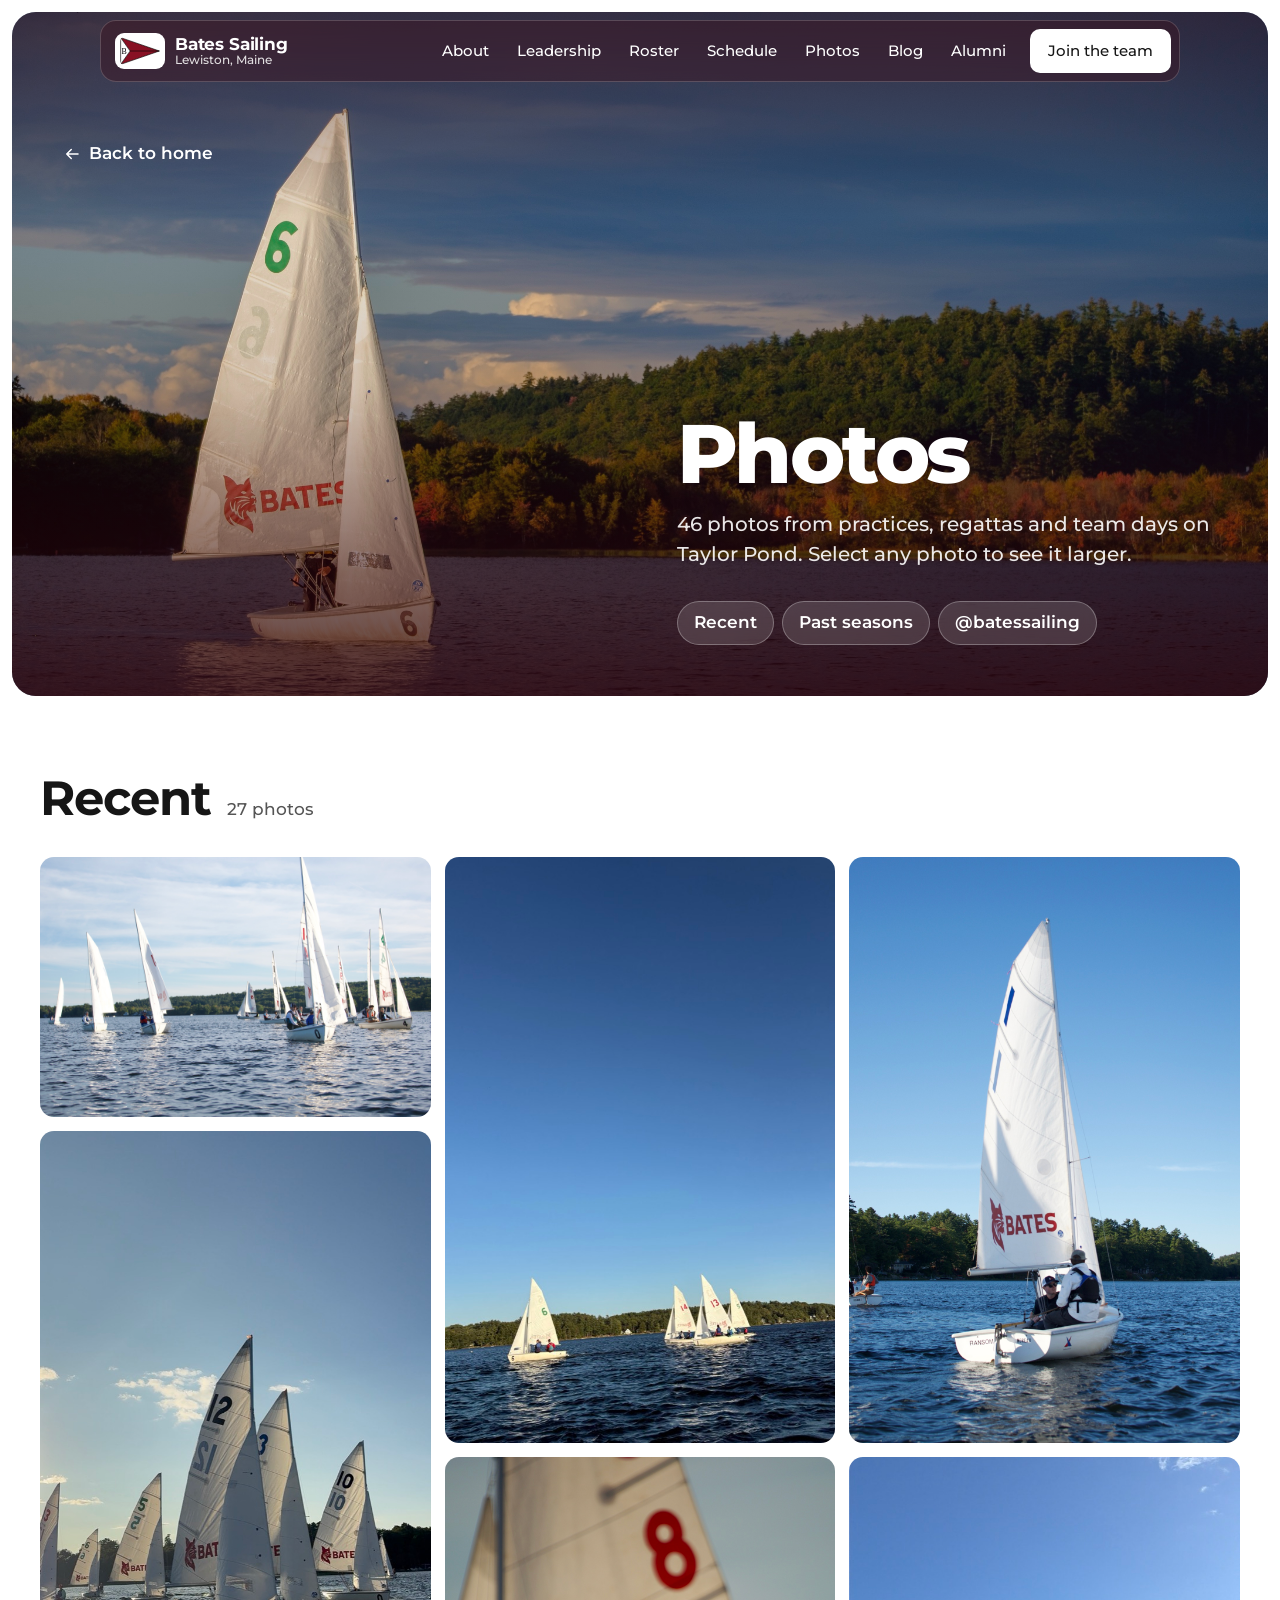
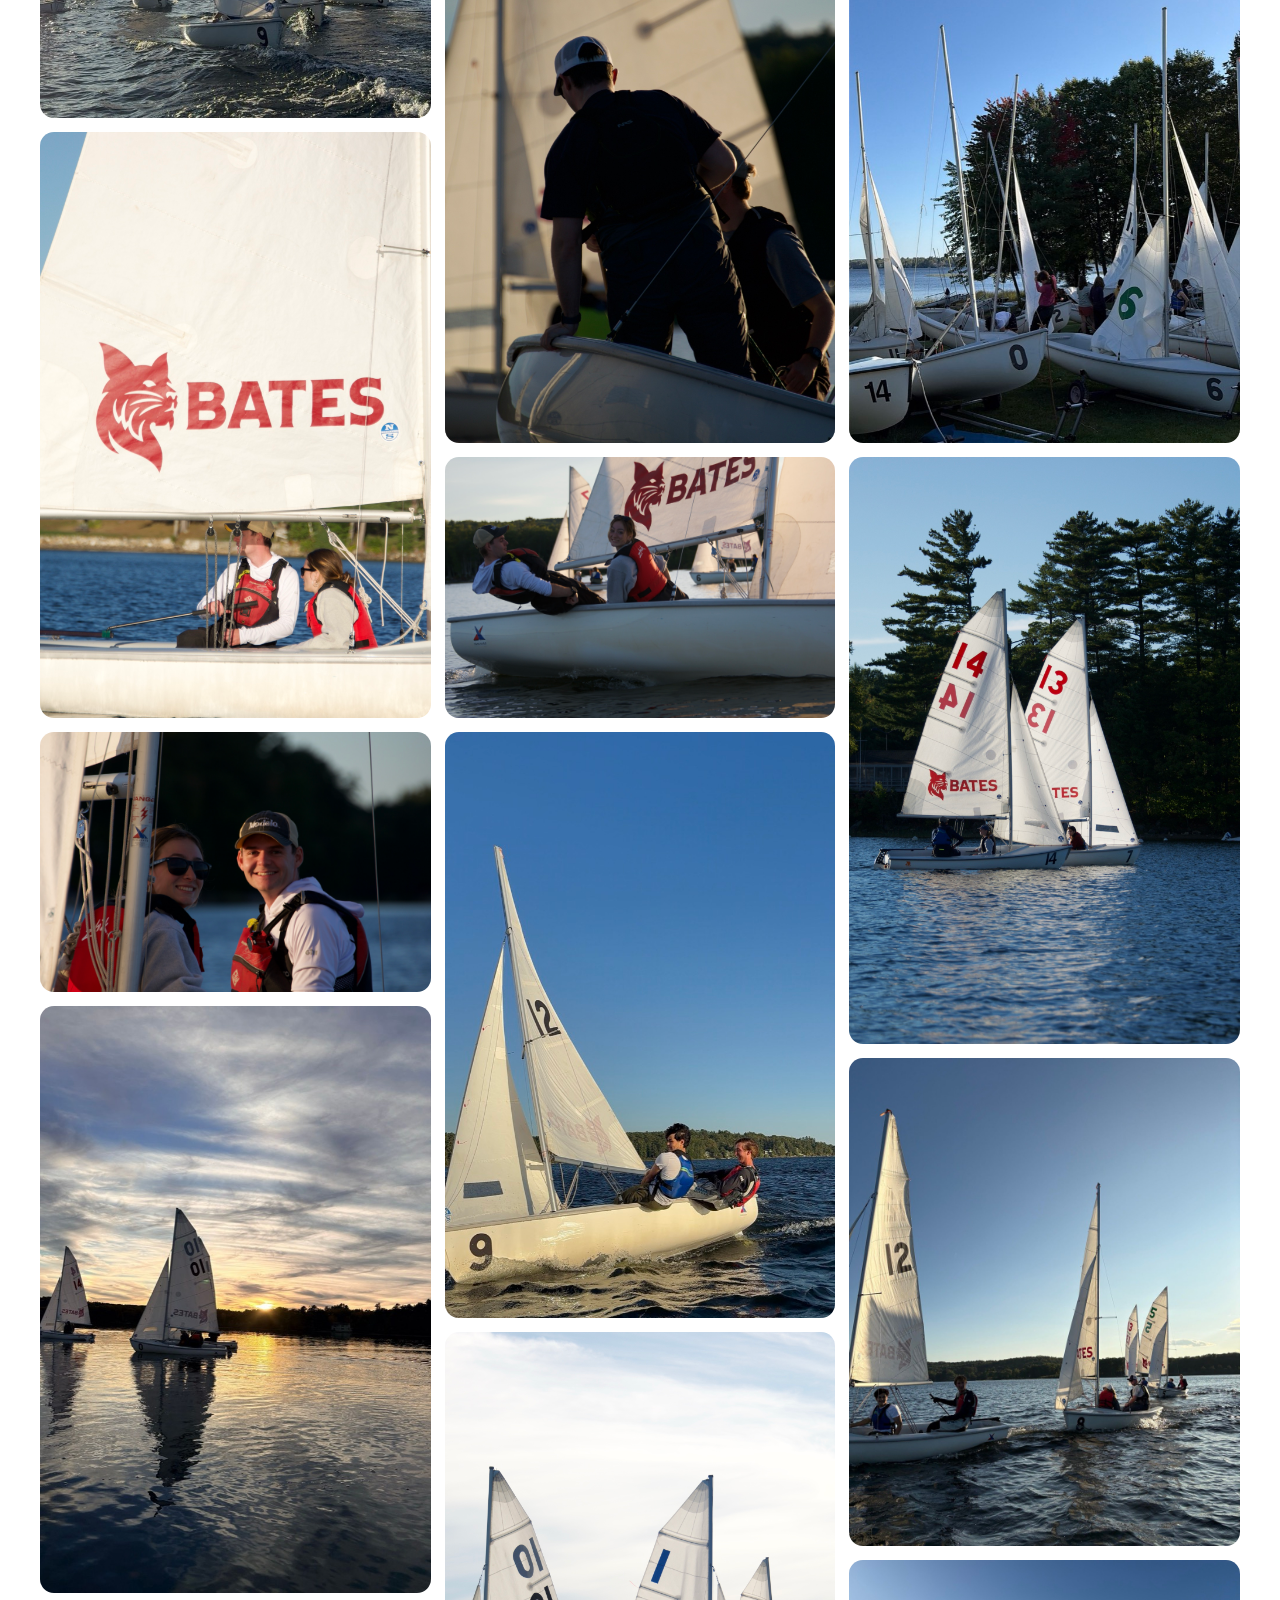
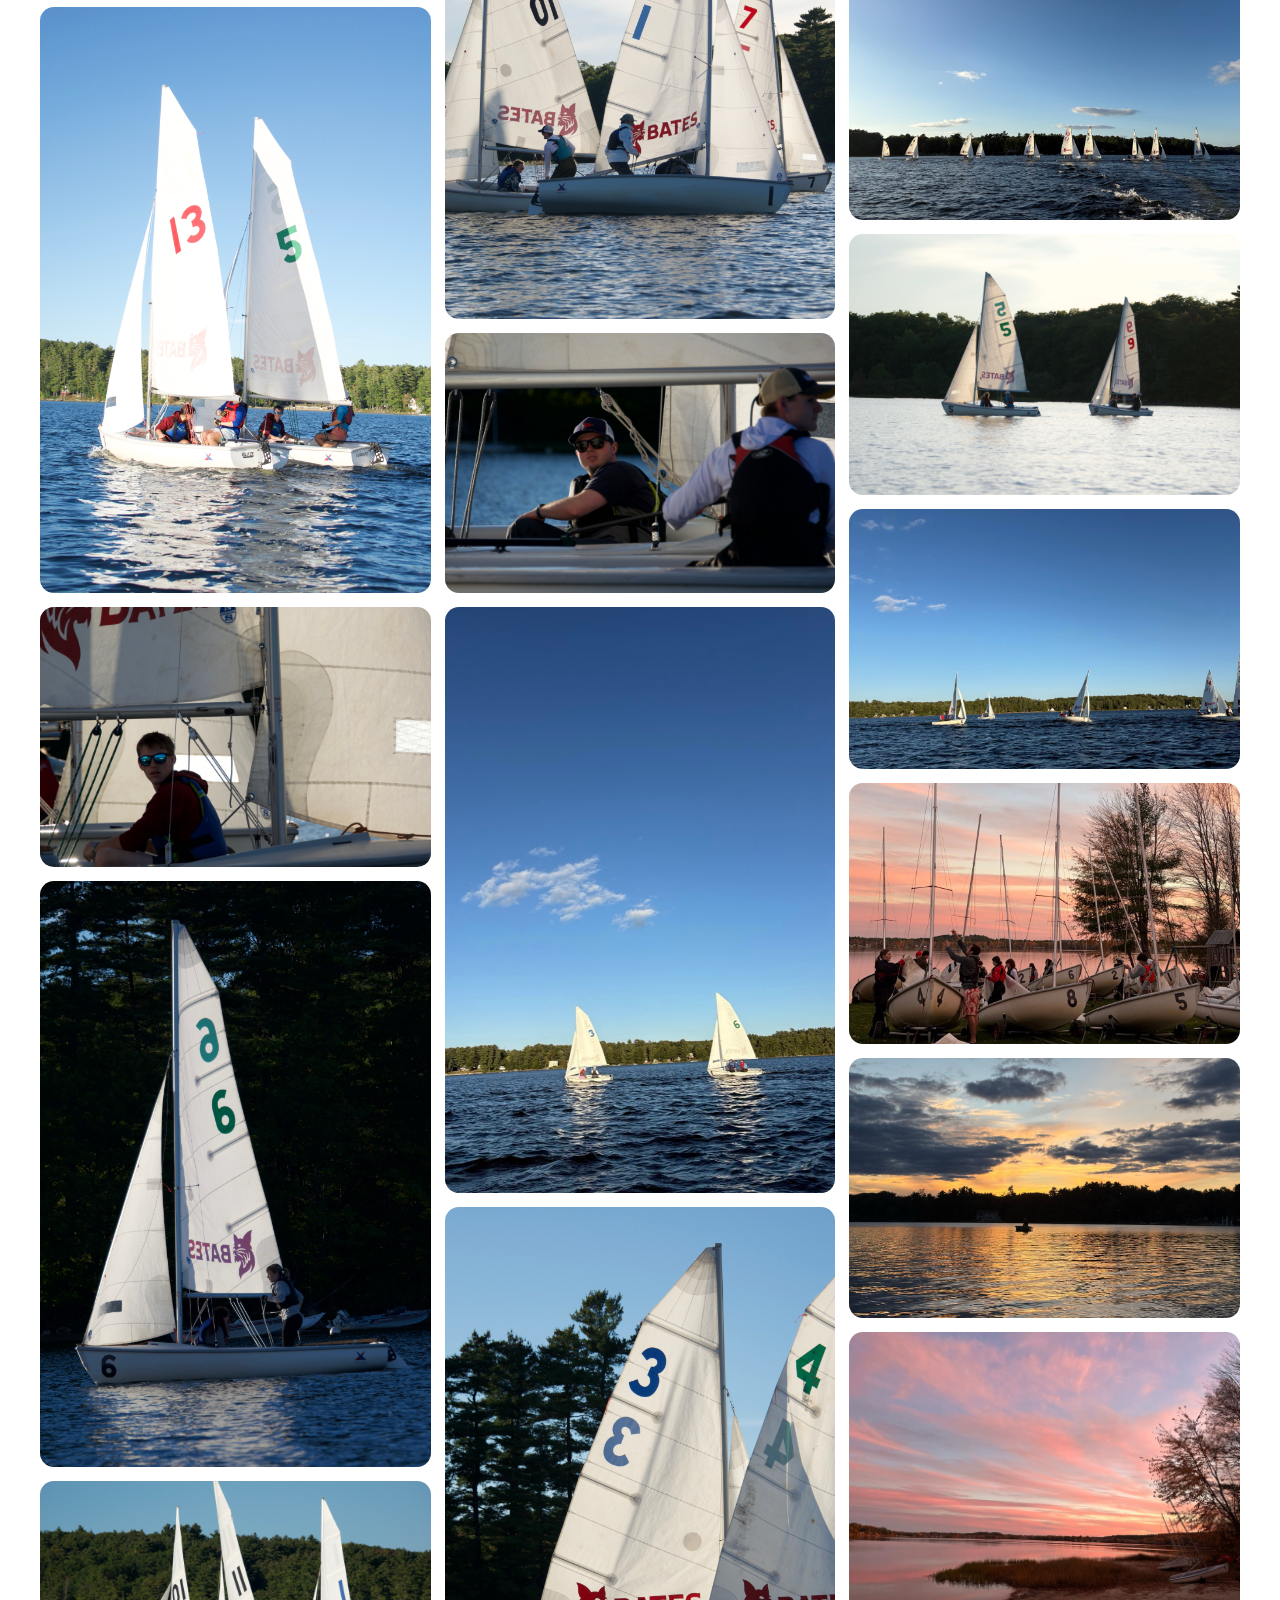
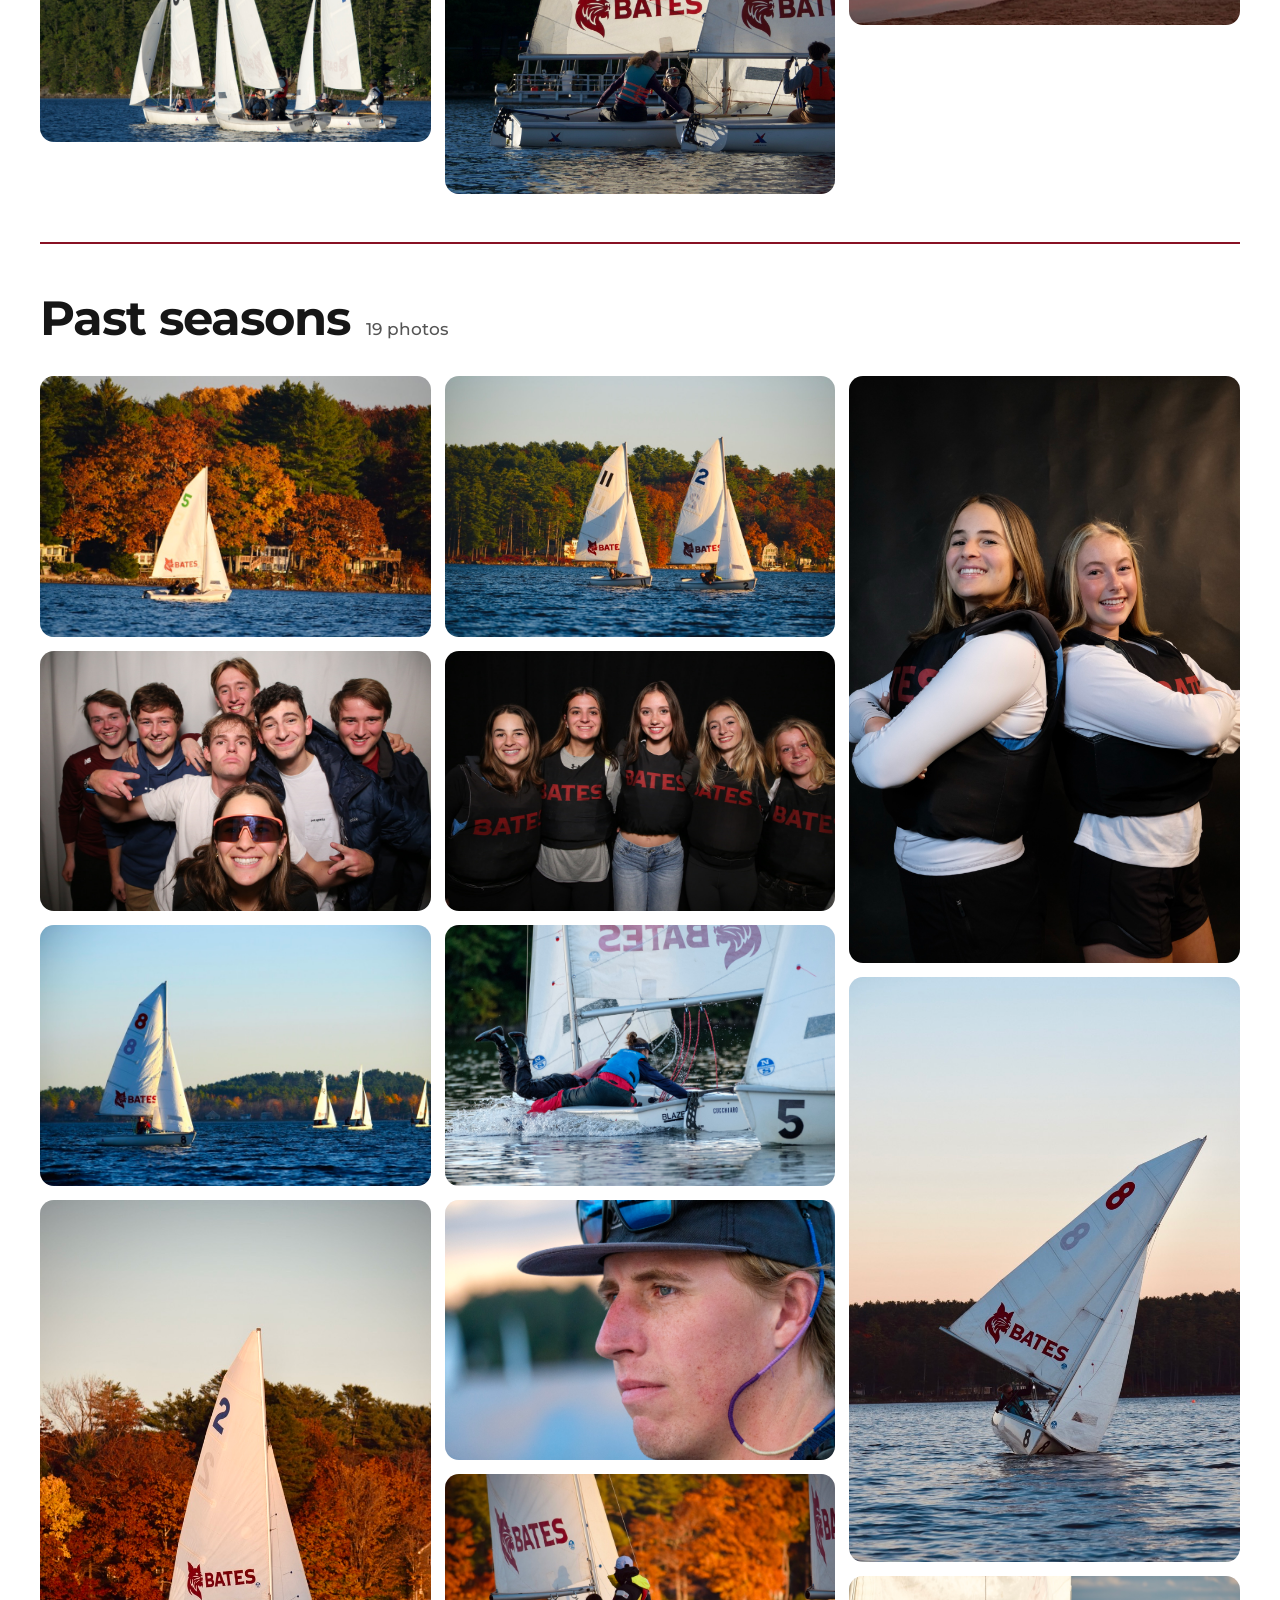
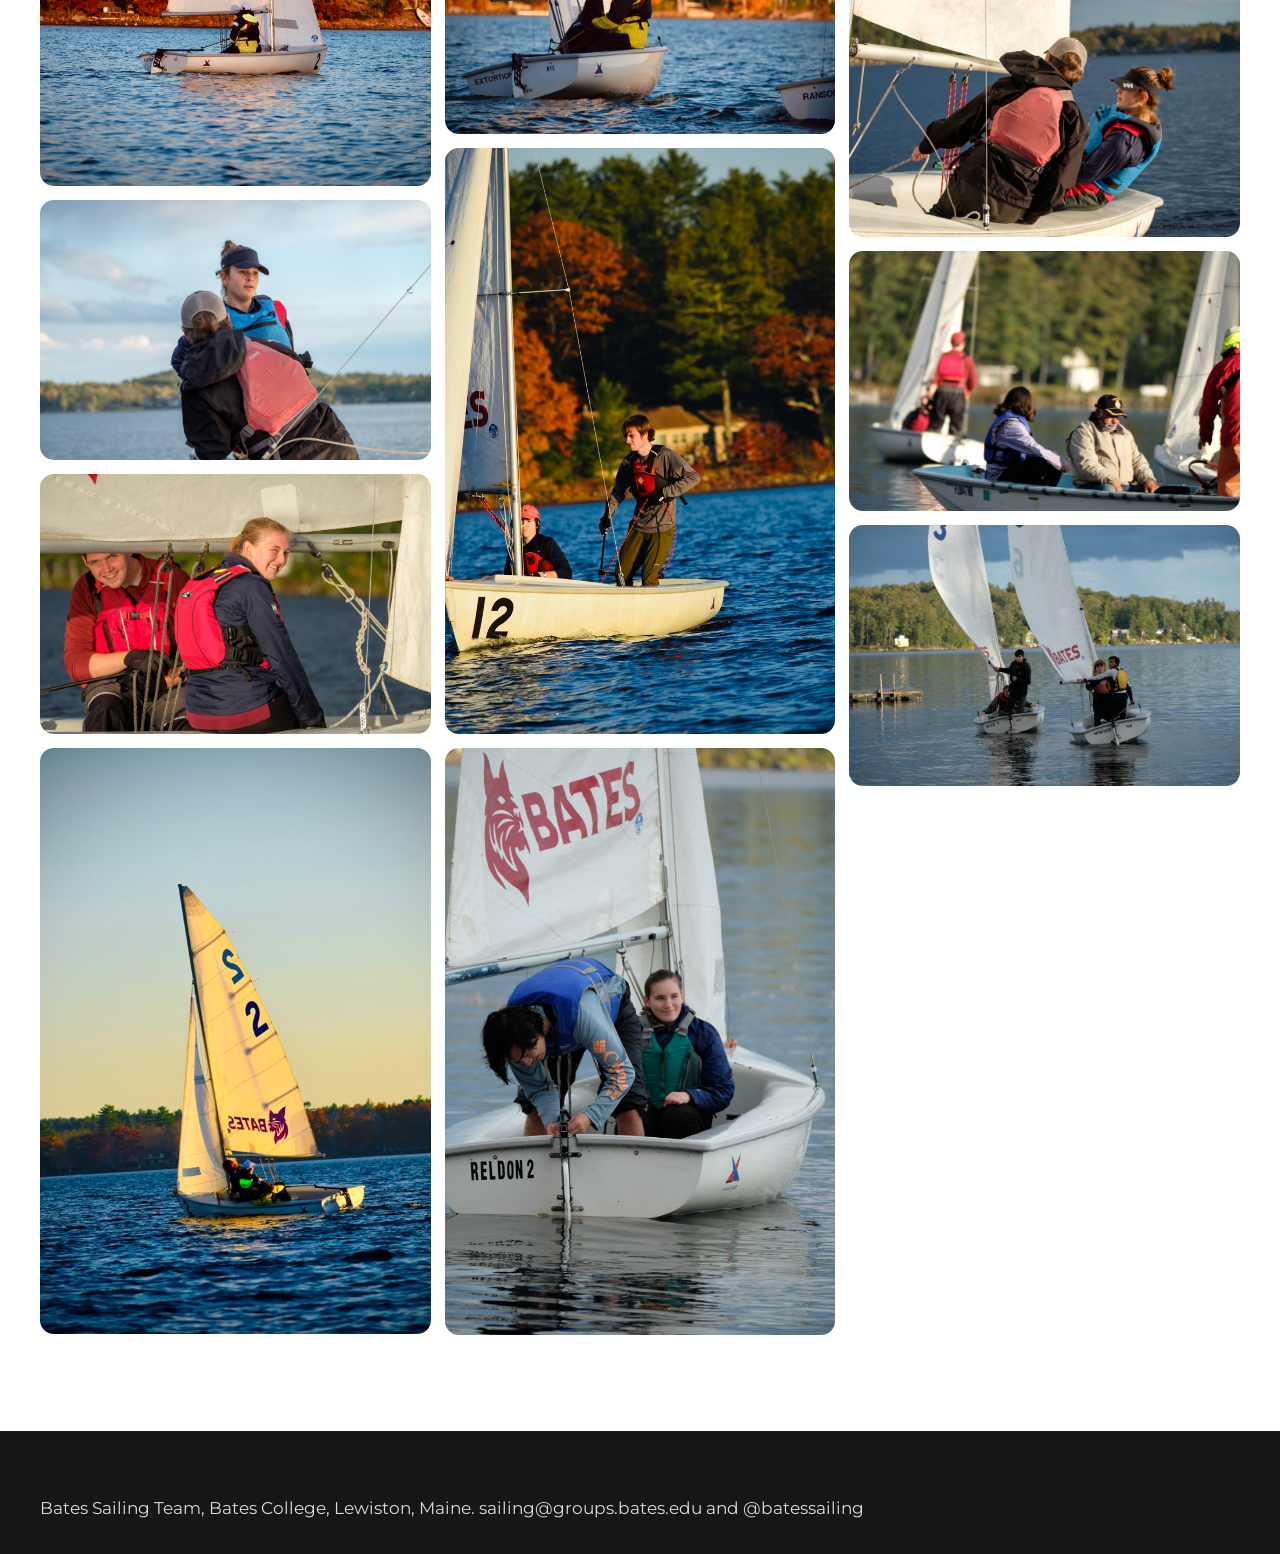
==== commit 28da4bf2: "Photos: remove captions from the full-screen viewer Version the main.js link so browsers load the up" ====
--- a/gallery.html
+++ b/gallery.html
@@ -8,7 +8,7 @@
   <meta name="theme-color" content="#881124">
   <link rel="icon" href="assets/img/burgee.svg" type="image/svg+xml">
   <link rel="preload" as="image" href="assets/img/gallery-banner-2400.jpg" imagesrcset="assets/img/gallery-banner-1200.jpg 1200w, assets/img/gallery-banner-2400.jpg 2400w" imagesizes="100vw">
-  <link rel="stylesheet" href="css/styles.css?v=20261104">
+  <link rel="stylesheet" href="css/styles.css?v=20261105">
 </head>
 <body>
 <svg width="0" height="0" style="position:absolute" aria-hidden="true">
@@ -121,7 +121,6 @@
 <dialog class="lightbox" aria-label="Photo viewer">
   <figure>
     <img src="" alt="">
-    <figcaption></figcaption>
   </figure>
   <button class="lb-btn lb-close" type="button" aria-label="Close photo"><svg aria-hidden="true"><use href="#i-close"/></svg></button>
   <button class="lb-btn lb-prev" type="button" aria-label="Previous photo"><svg aria-hidden="true"><use href="#i-arrow-left"/></svg></button>
@@ -134,6 +133,6 @@
     <p>Bates Sailing Team, Bates College, Lewiston, Maine. <a href="mailto:sailing@groups.bates.edu">sailing@groups.bates.edu</a> and <a href="https://www.instagram.com/batessailing/">@batessailing</a></p>
   </div>
 </footer>
-<script src="js/main.js" defer></script>
+<script src="js/main.js?v=20261105" defer></script>
 </body>
 </html>
--- a/css/styles.css
+++ b/css/styles.css
@@ -505,7 +505,6 @@
 .lightbox[open] { display: grid; place-items: center; }
 .lightbox figure { margin: 0; display: grid; justify-items: center; gap: var(--s2); padding: 4.5rem 5rem 4rem; max-width: 100%; }
 .lightbox img { max-width: min(100%, 1400px); max-height: calc(100dvh - 11rem); width: auto; height: auto; border-radius: var(--radius-sm); }
-.lightbox figcaption { max-width: 60ch; text-align: center; color: rgba(255, 255, 255, 0.85); font-size: var(--fs-sm); }
 .lb-btn {
   position: absolute; width: 48px; height: 48px; border-radius: 50%; display: grid; place-items: center; cursor: pointer;
   border: 1.5px solid rgba(255, 255, 255, 0.5); background: rgba(255, 255, 255, 0.08); color: var(--sail);
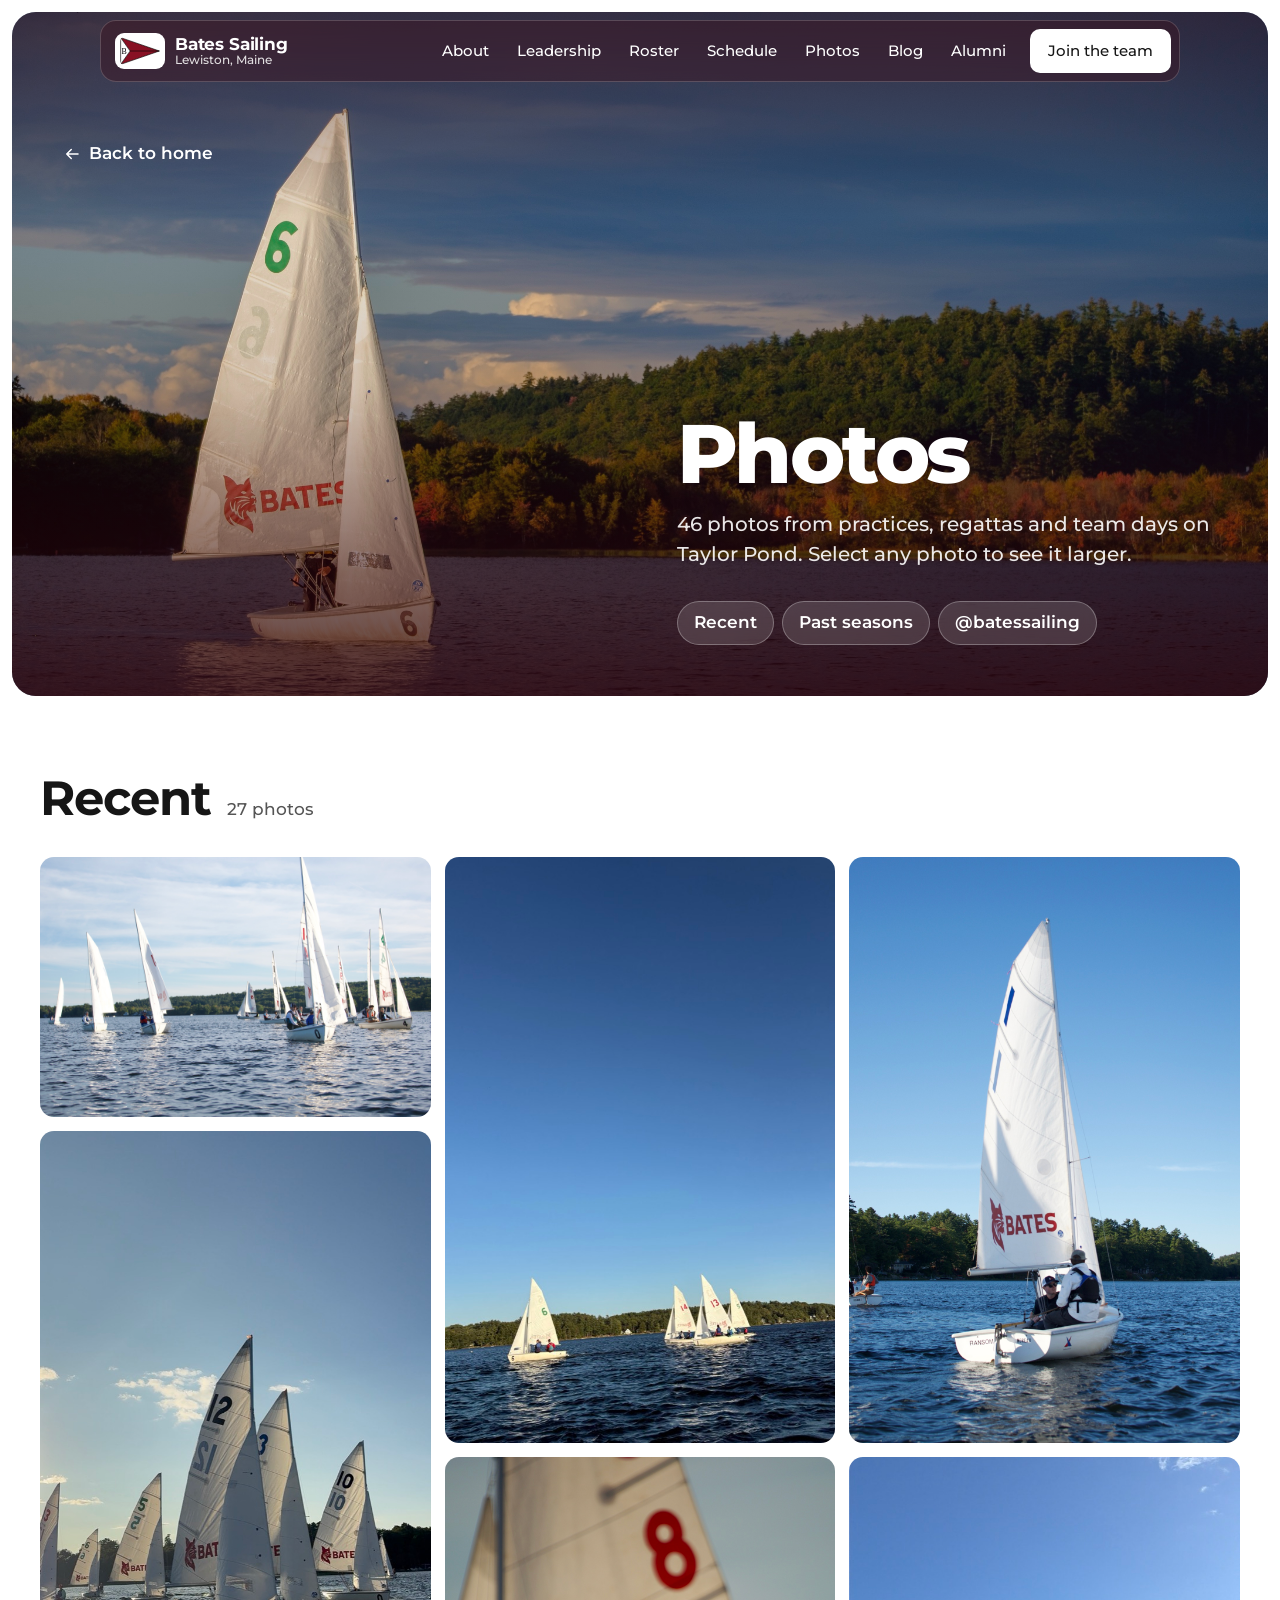
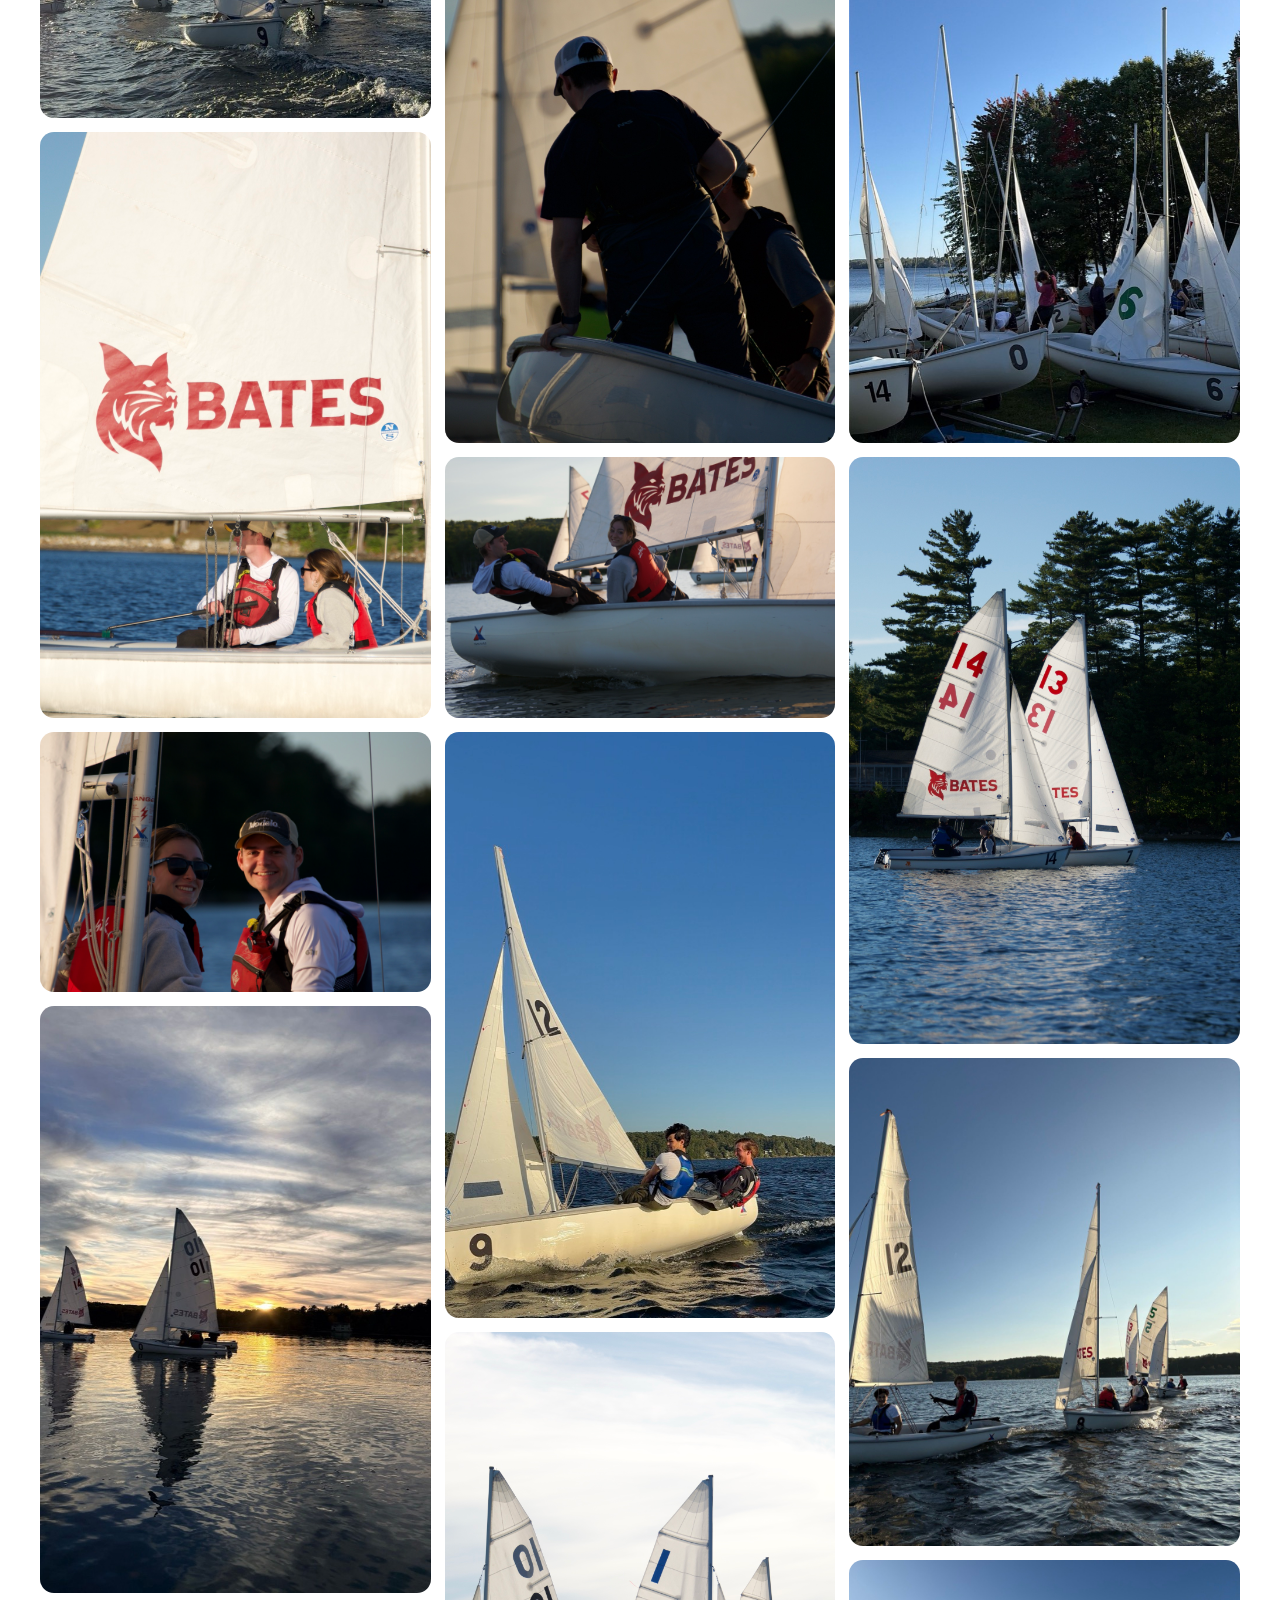
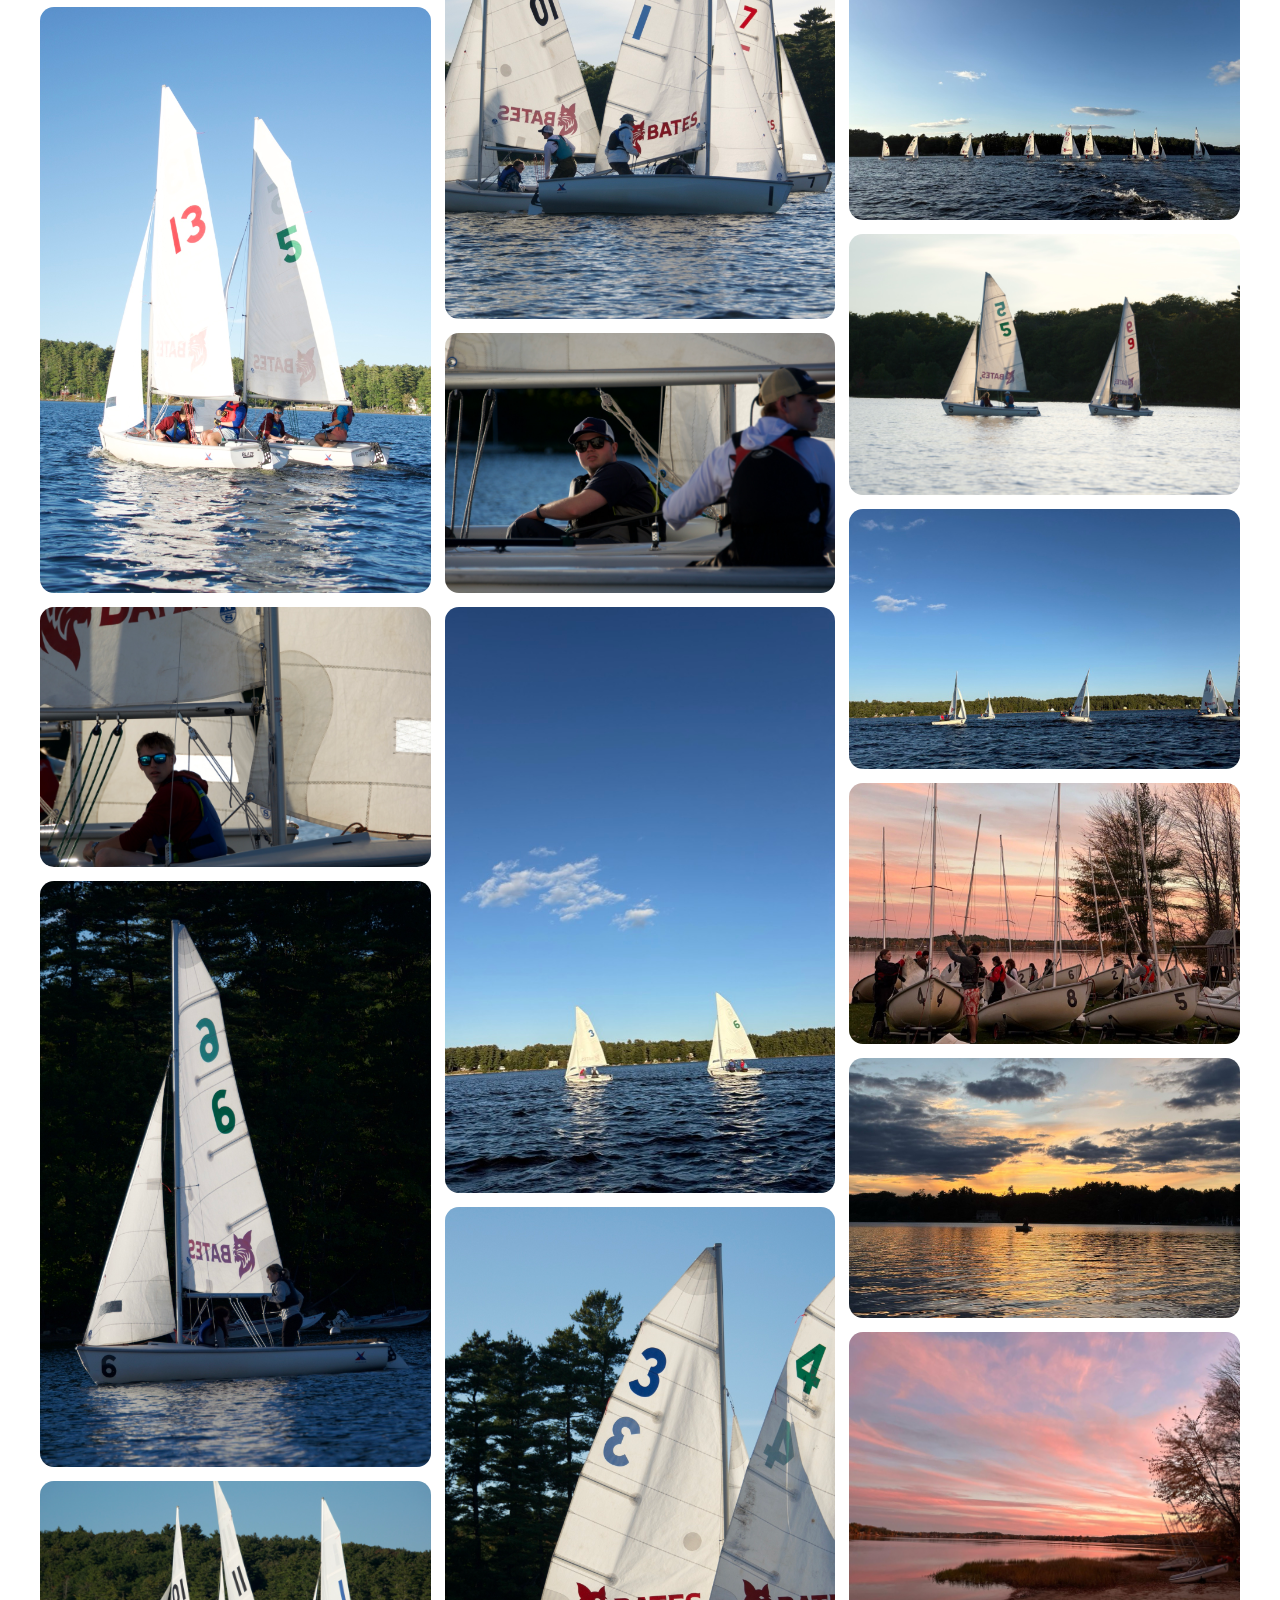
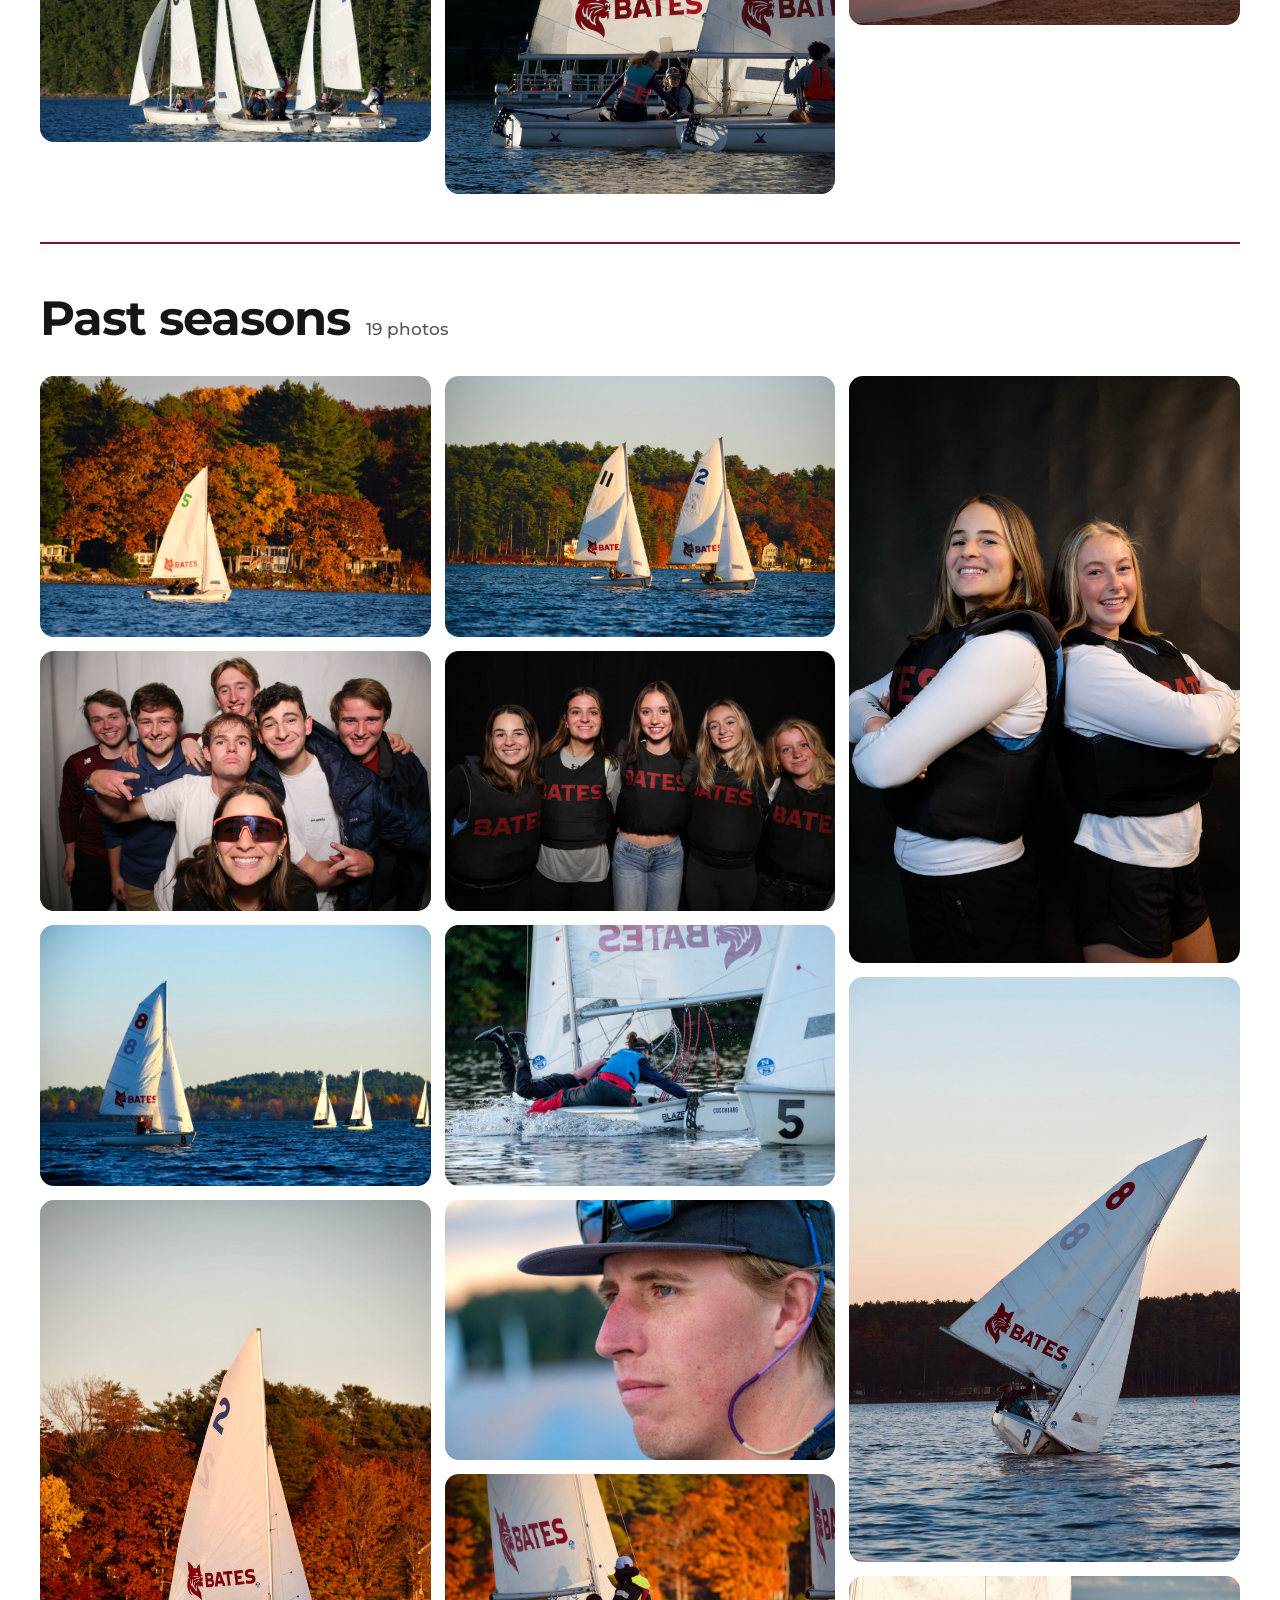
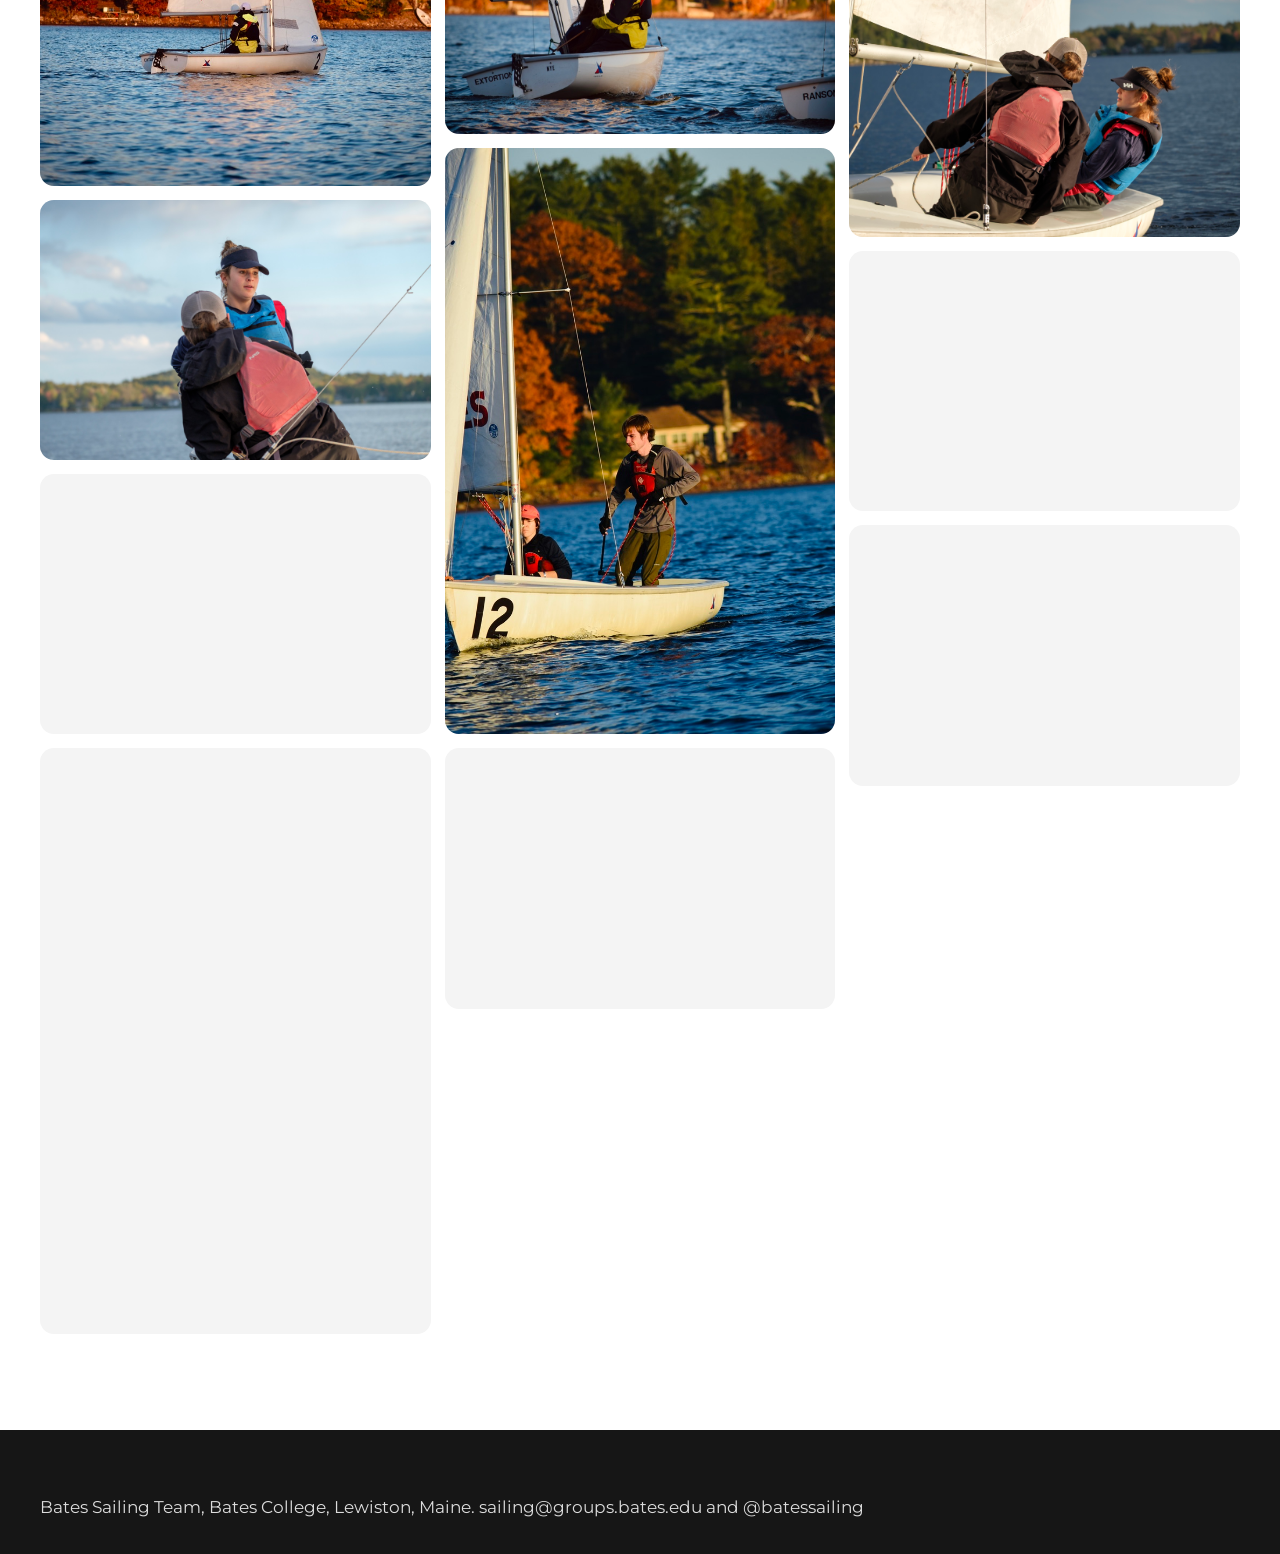
==== commit 362e1a92: "Home: on phones, pin the hero photo and scroll the intro over it Co-Authored-By: Claude Opus 5.5 <no" ====
--- a/gallery.html
+++ b/gallery.html
@@ -8,7 +8,7 @@
   <meta name="theme-color" content="#881124">
   <link rel="icon" href="assets/img/burgee.svg" type="image/svg+xml">
   <link rel="preload" as="image" href="assets/img/gallery-banner-2400.jpg" imagesrcset="assets/img/gallery-banner-1200.jpg 1200w, assets/img/gallery-banner-2400.jpg 2400w" imagesizes="100vw">
-  <link rel="stylesheet" href="css/styles.css?v=20261105">
+  <link rel="stylesheet" href="css/styles.css?v=20261106">
 </head>
 <body>
 <svg width="0" height="0" style="position:absolute" aria-hidden="true">
@@ -133,6 +133,6 @@
     <p>Bates Sailing Team, Bates College, Lewiston, Maine. <a href="mailto:sailing@groups.bates.edu">sailing@groups.bates.edu</a> and <a href="https://www.instagram.com/batessailing/">@batessailing</a></p>
   </div>
 </footer>
-<script src="js/main.js?v=20261105" defer></script>
+<script src="js/main.js?v=20261106" defer></script>
 </body>
 </html>
--- a/css/styles.css
+++ b/css/styles.css
@@ -213,6 +213,7 @@
   display: grid; grid-template-rows: 1fr auto;
   padding: clamp(7rem, 16vh, 10rem) var(--pad-x) clamp(1.5rem, 4vw, 3.5rem);
 }
+.hero-pin { display: contents; }
 .hero-media { position: absolute; inset: 0; z-index: -2; }
 .hero-media img { width: 100%; height: 100%; object-fit: cover; object-position: var(--pos-x) var(--pos-y); }
 .hero-frame::after {
@@ -287,6 +288,20 @@
   /* Phones: pin the headline to the photo so "on Taylor Pond." runs behind the sails */
   .hero h1 { top: max(6.5rem, calc((100cqh - 1600 * var(--img-scale)) * var(--pos-y-ratio) + var(--headline-row) * var(--img-scale) - 0.83em)); }
   .hero-stats { grid-template-columns: repeat(2, auto); border-radius: 18px; margin-top: 8px; }
+
+  /* Phones: the photo fills the screen and stays put while the intro and stats scroll up over it */
+  .hero-frame { display: contents; }
+  .hero-pin {
+    display: block; position: sticky; top: 8px; z-index: 0;
+    height: calc(100svh - 16px); min-height: 520px;
+    border-radius: 18px; overflow: hidden; isolation: isolate;
+  }
+  .hero-pin::after { content: ""; position: absolute; inset: 0; z-index: -1; background: var(--hero-scrim); }
+  .hero-pitch, .hero-stats { position: relative; z-index: 1; }
+  .hero-pitch {
+    max-width: none; margin-top: 8px; padding: var(--s4) var(--pad-x);
+    border-radius: 18px; background: var(--garnet);
+  }
 }
 
 /* ---------- Sections ---------- */
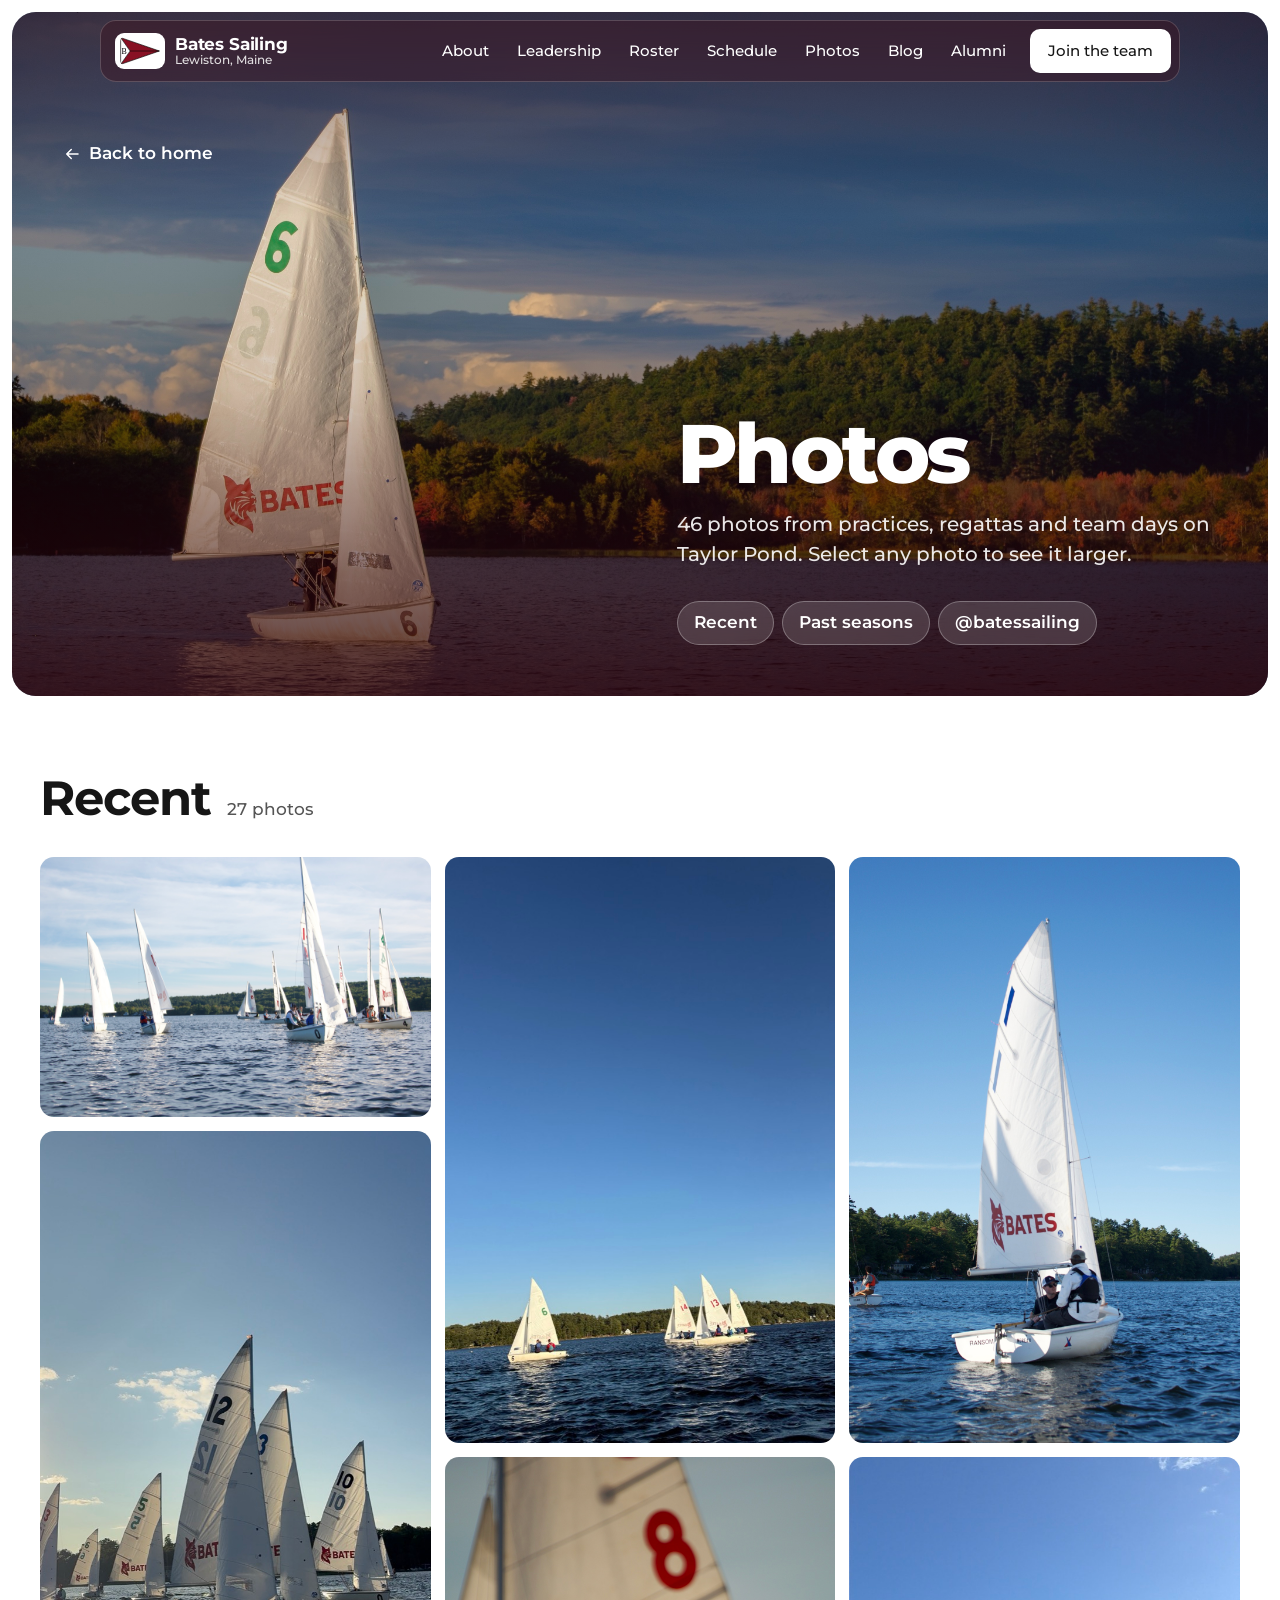
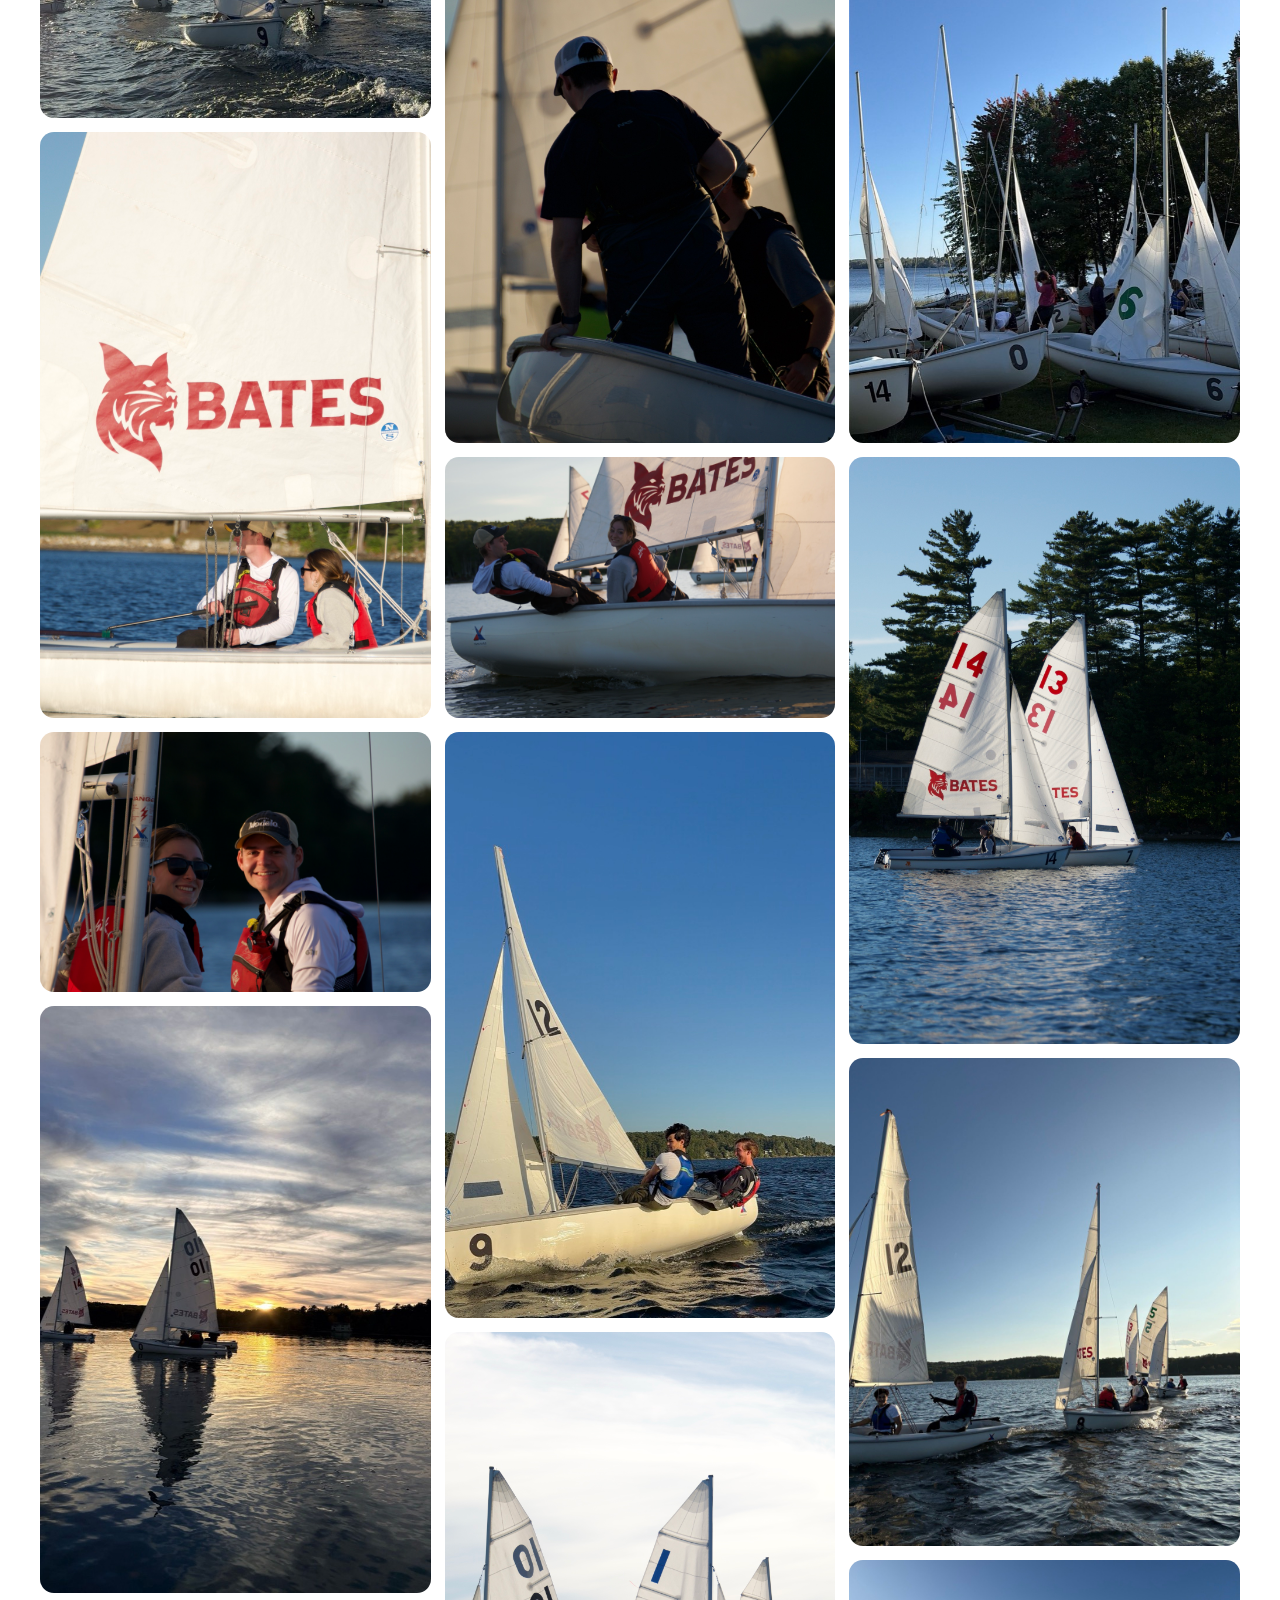
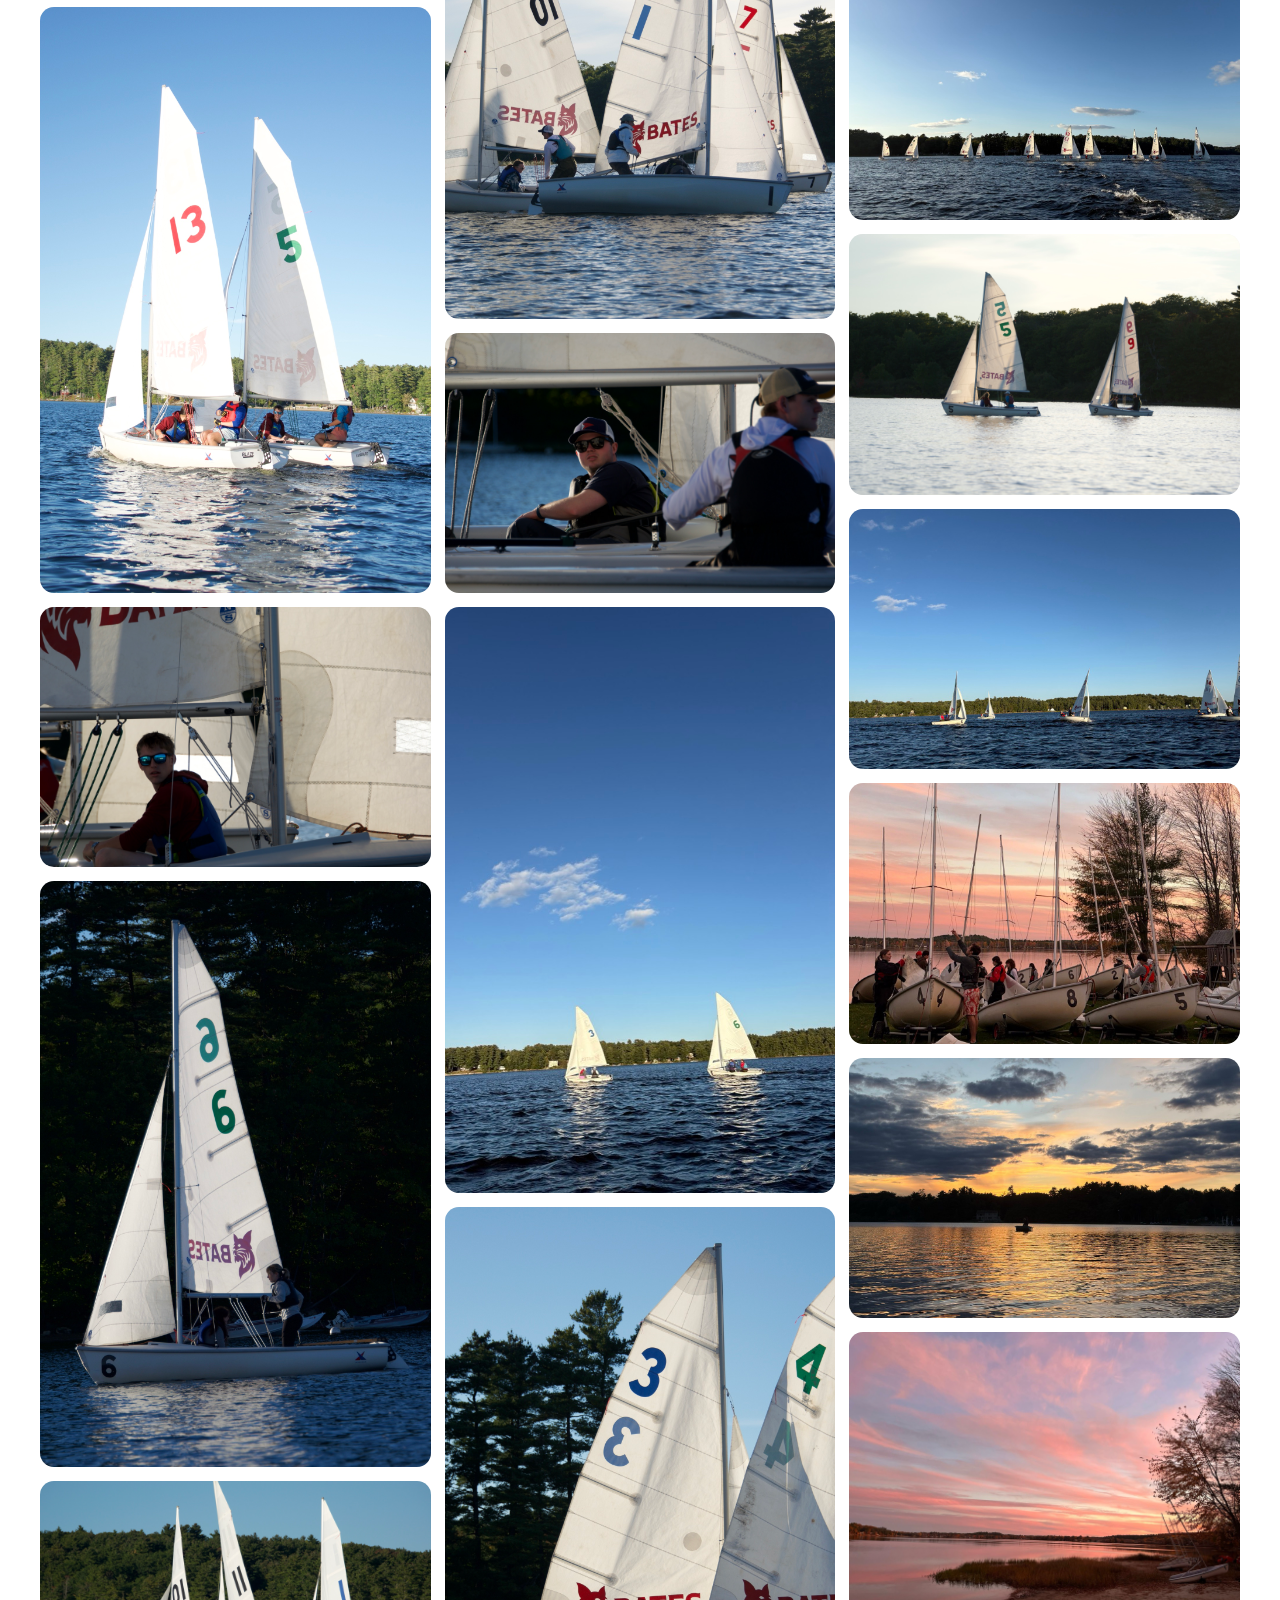
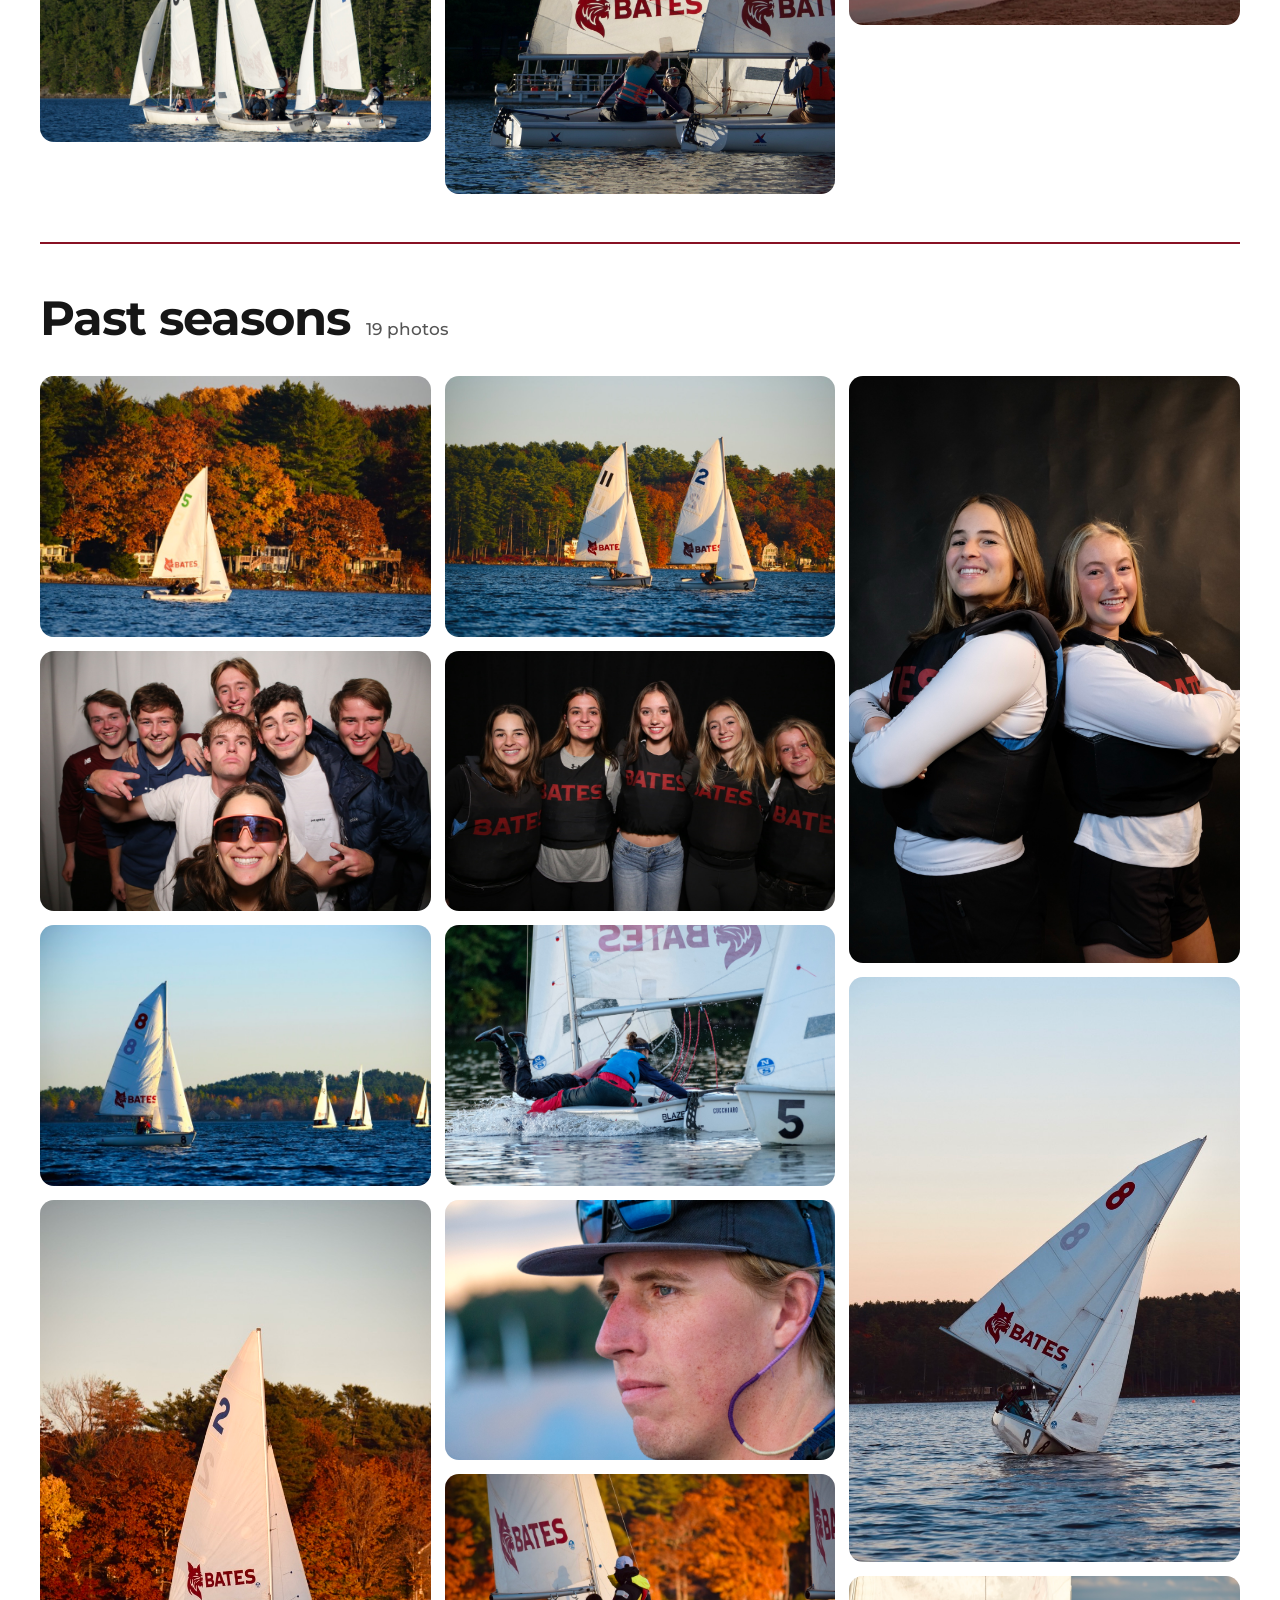
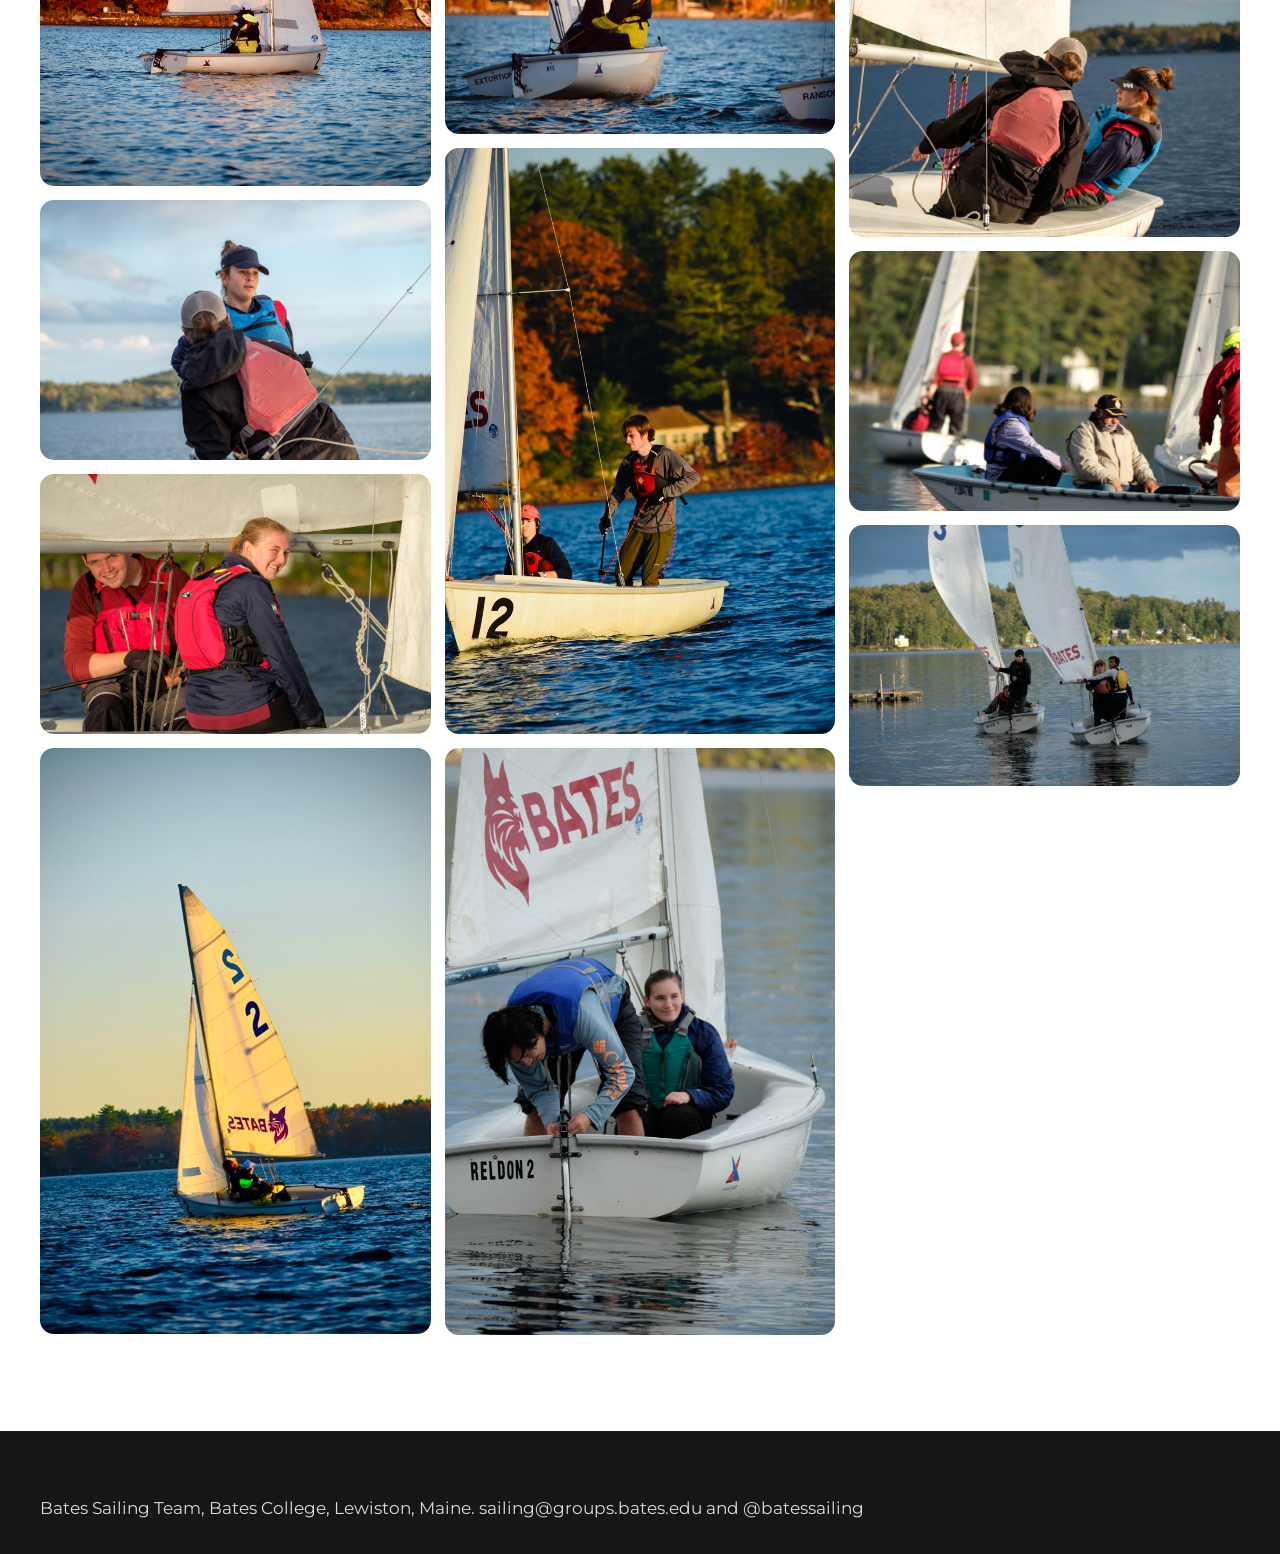
==== commit afb451ac: "Home: on phones, scroll the white intro text up over the pinned photo The intro starts at the bottom" ====
--- a/gallery.html
+++ b/gallery.html
@@ -8,7 +8,7 @@
   <meta name="theme-color" content="#881124">
   <link rel="icon" href="assets/img/burgee.svg" type="image/svg+xml">
   <link rel="preload" as="image" href="assets/img/gallery-banner-2400.jpg" imagesrcset="assets/img/gallery-banner-1200.jpg 1200w, assets/img/gallery-banner-2400.jpg 2400w" imagesizes="100vw">
-  <link rel="stylesheet" href="css/styles.css?v=20261106">
+  <link rel="stylesheet" href="css/styles.css?v=20261109">
 </head>
 <body>
 <svg width="0" height="0" style="position:absolute" aria-hidden="true">
@@ -133,6 +133,6 @@
     <p>Bates Sailing Team, Bates College, Lewiston, Maine. <a href="mailto:sailing@groups.bates.edu">sailing@groups.bates.edu</a> and <a href="https://www.instagram.com/batessailing/">@batessailing</a></p>
   </div>
 </footer>
-<script src="js/main.js?v=20261106" defer></script>
+<script src="js/main.js?v=20261109" defer></script>
 </body>
 </html>
--- a/css/styles.css
+++ b/css/styles.css
@@ -289,18 +289,23 @@
   .hero h1 { top: max(6.5rem, calc((100cqh - 1600 * var(--img-scale)) * var(--pos-y-ratio) + var(--headline-row) * var(--img-scale) - 0.83em)); }
   .hero-stats { grid-template-columns: repeat(2, auto); border-radius: 18px; margin-top: 8px; }
 
-  /* Phones: the photo fills the screen and stays put while the intro and stats scroll up over it */
-  .hero-frame { display: contents; }
+  /* Phones: the photo fills the screen and stays put while the intro, which starts at its bottom edge, scrolls up over it */
+  .hero-frame {
+    --pin-h: max(520px, calc(100svh - 16px));
+    display: flow-root; min-height: 0; padding: 0; border-radius: 0; overflow: visible; isolation: auto;
+  }
+  .hero-frame::after { content: none; }
   .hero-pin {
     display: block; position: sticky; top: 8px; z-index: 0;
-    height: calc(100svh - 16px); min-height: 520px;
+    height: var(--pin-h);
     border-radius: 18px; overflow: hidden; isolation: isolate;
   }
   .hero-pin::after { content: ""; position: absolute; inset: 0; z-index: -1; background: var(--hero-scrim); }
-  .hero-pitch, .hero-stats { position: relative; z-index: 1; }
   .hero-pitch {
-    max-width: none; margin-top: 8px; padding: var(--s4) var(--pad-x);
-    border-radius: 18px; background: var(--garnet);
+    max-width: none; min-height: var(--pin-h); margin: calc(-1 * var(--pin-h)) 0 30svh;
+    display: flex; flex-direction: column; justify-content: flex-end;
+    padding: 0 var(--pad-x) 1.75rem;
+    text-shadow: 0 1px 16px rgba(45, 6, 14, 0.6);
   }
 }
 
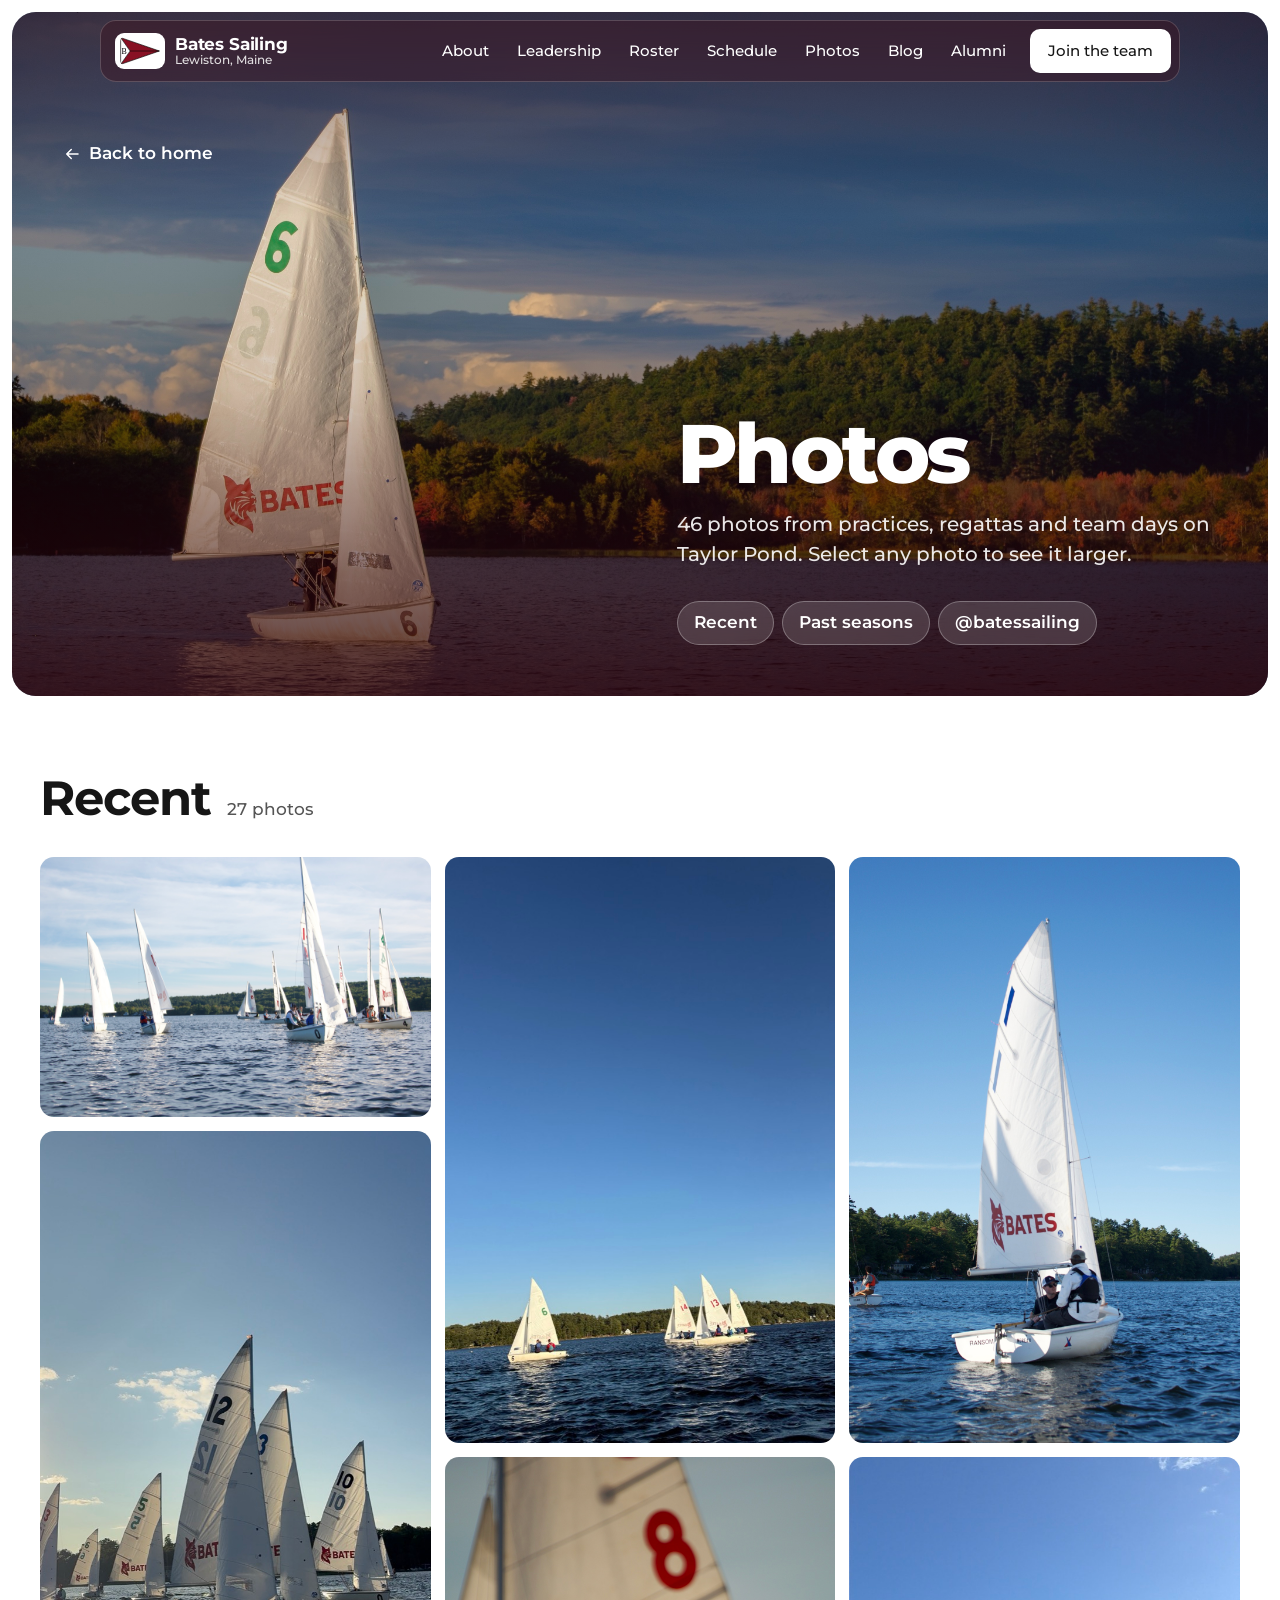
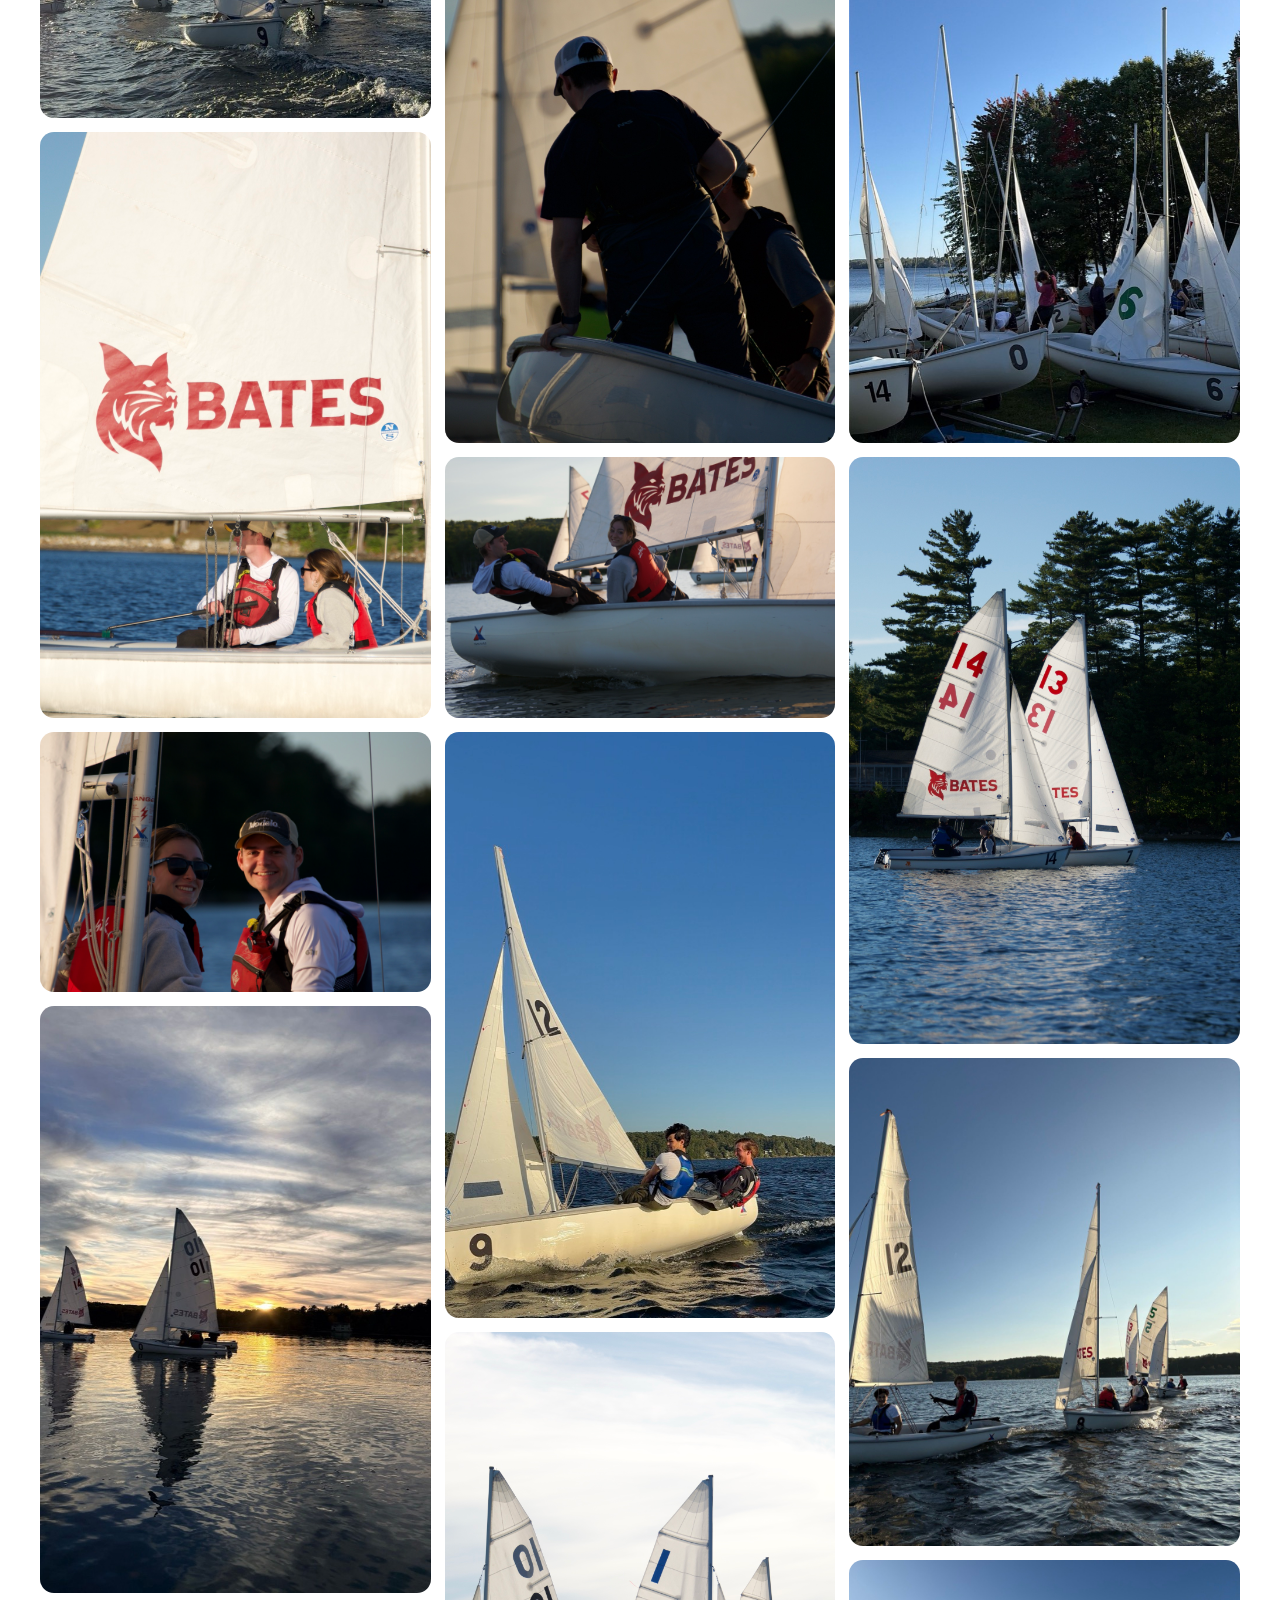
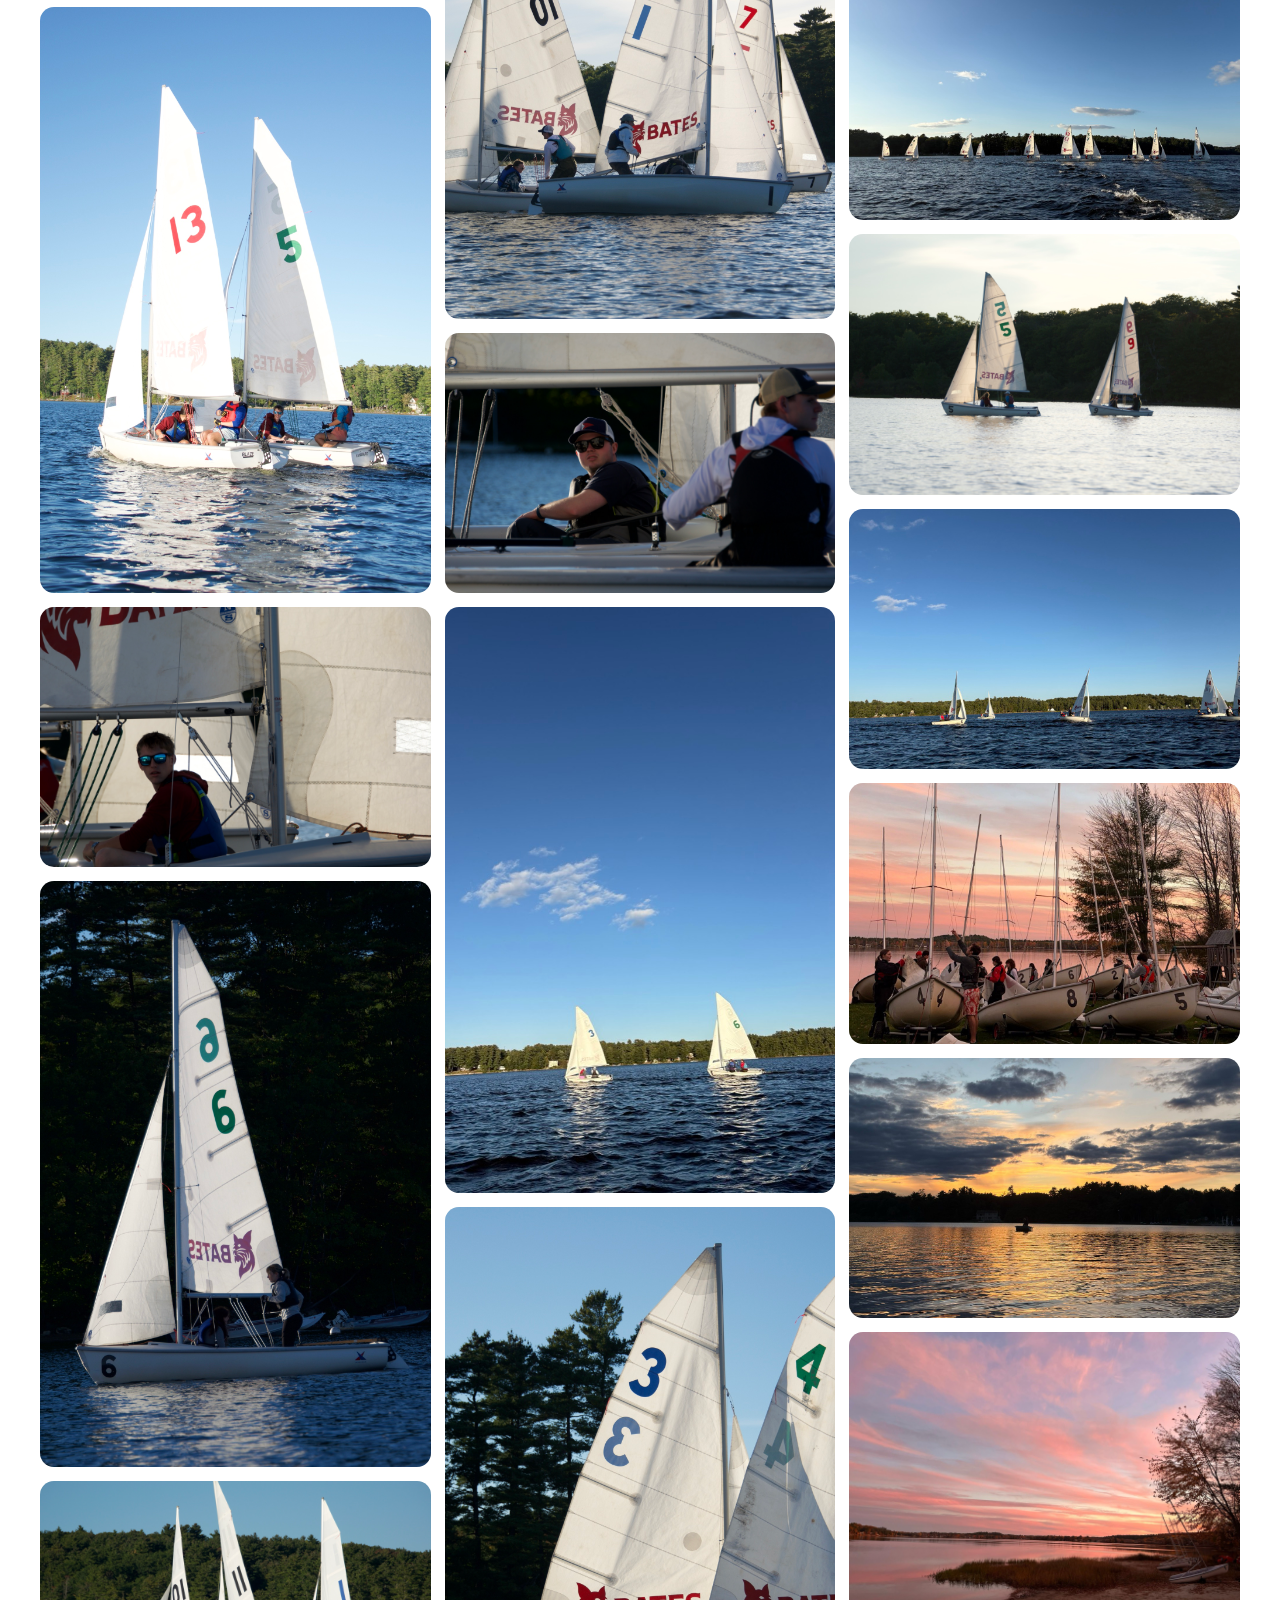
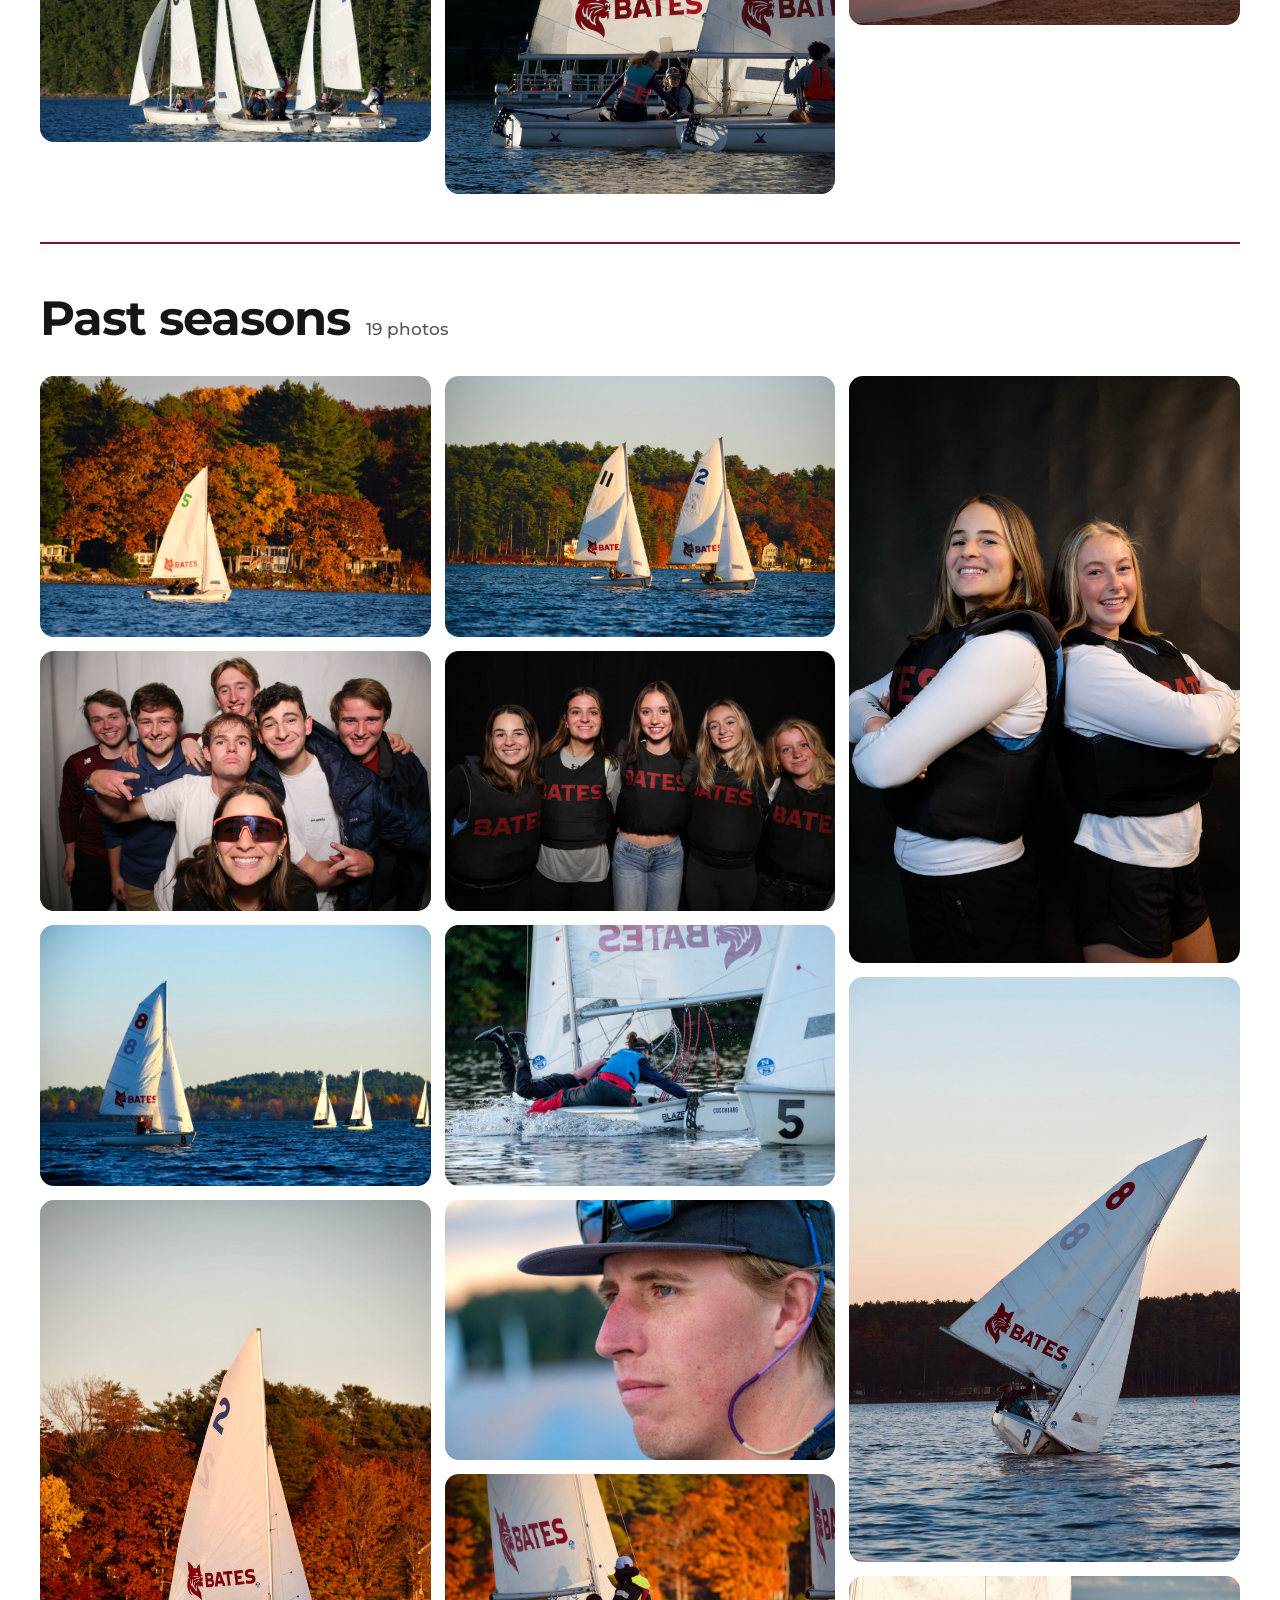
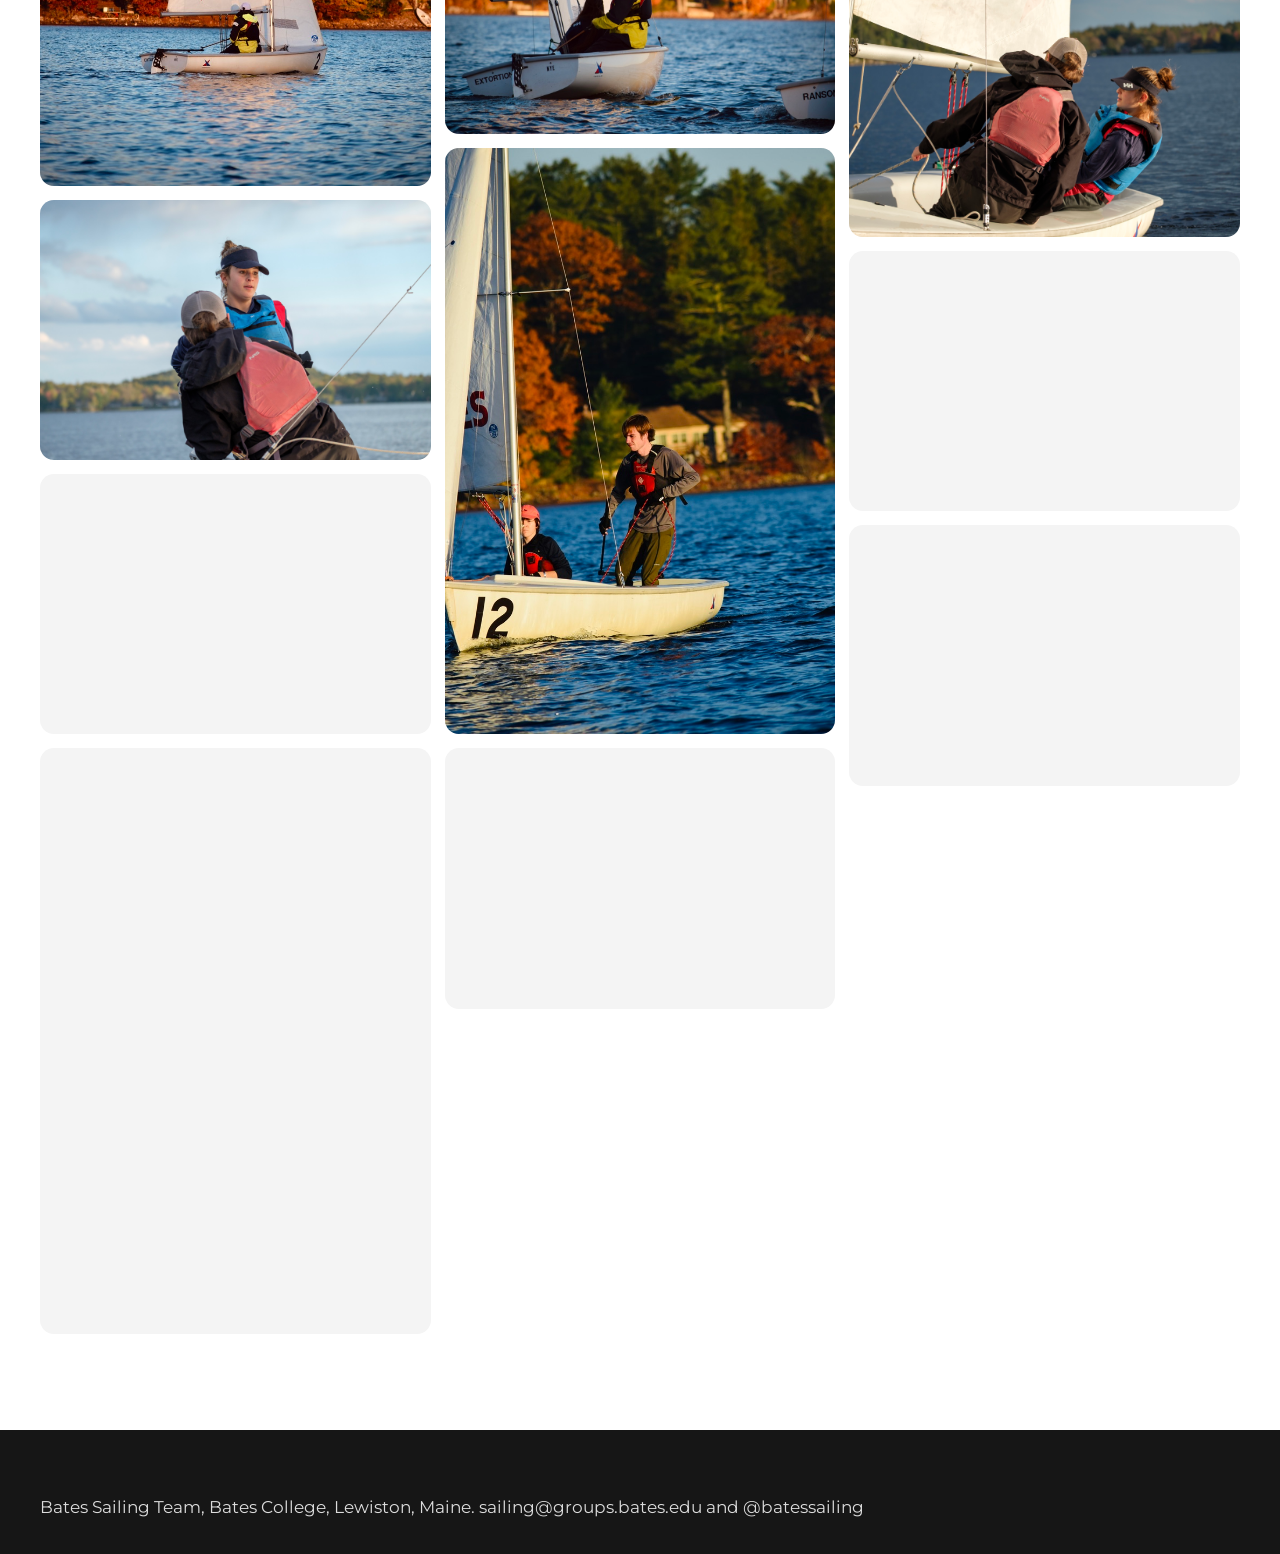
==== commit e8876f74: "Home: on phones, let the hero photo scroll away and put the intro in its own card below it The photo" ====
--- a/gallery.html
+++ b/gallery.html
@@ -8,7 +8,7 @@
   <meta name="theme-color" content="#881124">
   <link rel="icon" href="assets/img/burgee.svg" type="image/svg+xml">
   <link rel="preload" as="image" href="assets/img/gallery-banner-2400.jpg" imagesrcset="assets/img/gallery-banner-1200.jpg 1200w, assets/img/gallery-banner-2400.jpg 2400w" imagesizes="100vw">
-  <link rel="stylesheet" href="css/styles.css?v=20261109">
+  <link rel="stylesheet" href="css/styles.css?v=20261111">
 </head>
 <body>
 <svg width="0" height="0" style="position:absolute" aria-hidden="true">
@@ -133,6 +133,6 @@
     <p>Bates Sailing Team, Bates College, Lewiston, Maine. <a href="mailto:sailing@groups.bates.edu">sailing@groups.bates.edu</a> and <a href="https://www.instagram.com/batessailing/">@batessailing</a></p>
   </div>
 </footer>
-<script src="js/main.js?v=20261109" defer></script>
+<script src="js/main.js?v=20261111" defer></script>
 </body>
 </html>
--- a/css/styles.css
+++ b/css/styles.css
@@ -282,30 +282,25 @@
     --pos-x: 38%; --pos-y: 60%; --pos-y-ratio: 0.6;
     /* Photo row (in 2400x1600 px) the first headline line sits on */
     --headline-row: 740;
-    --hero-scrim: linear-gradient(180deg, rgba(45, 6, 14, 0.6) 0%, rgba(45, 6, 14, 0.1) 32%, rgba(45, 6, 14, 0.15) 50%, rgba(45, 6, 14, 0.78) 68%, rgba(45, 6, 14, 0.92) 100%);
+    --hero-scrim: linear-gradient(180deg, rgba(45, 6, 14, 0.6) 0%, rgba(45, 6, 14, 0.1) 32%, rgba(45, 6, 14, 0.12) 55%, rgba(45, 6, 14, 0.5) 100%);
   }
   .hero-sails { background-image: var(--hero-scrim), url("../assets/img/hero-fleet-1200.jpg"); }
   /* Phones: pin the headline to the photo so "on Taylor Pond." runs behind the sails */
   .hero h1 { top: max(6.5rem, calc((100cqh - 1600 * var(--img-scale)) * var(--pos-y-ratio) + var(--headline-row) * var(--img-scale) - 0.83em)); }
   .hero-stats { grid-template-columns: repeat(2, auto); border-radius: 18px; margin-top: 8px; }
 
-  /* Phones: the photo fills the screen and stays put while the intro, which starts at its bottom edge, scrolls up over it */
-  .hero-frame {
-    --pin-h: max(520px, calc(100svh - 16px));
-    display: flow-root; min-height: 0; padding: 0; border-radius: 0; overflow: visible; isolation: auto;
-  }
+  /* Phones: the photo is its own card and scrolls away with the page; the intro and stats are separate cards below it, with a white gap between each */
+  .hero-frame { display: contents; }
   .hero-frame::after { content: none; }
   .hero-pin {
-    display: block; position: sticky; top: 8px; z-index: 0;
-    height: var(--pin-h);
+    display: block; position: relative;
+    height: calc(100svh - 16px); min-height: 520px;
     border-radius: 18px; overflow: hidden; isolation: isolate;
   }
   .hero-pin::after { content: ""; position: absolute; inset: 0; z-index: -1; background: var(--hero-scrim); }
   .hero-pitch {
-    max-width: none; min-height: var(--pin-h); margin: calc(-1 * var(--pin-h)) 0 30svh;
-    display: flex; flex-direction: column; justify-content: flex-end;
-    padding: 0 var(--pad-x) 1.75rem;
-    text-shadow: 0 1px 16px rgba(45, 6, 14, 0.6);
+    max-width: none; margin-top: 8px; padding: var(--s4) var(--pad-x);
+    border-radius: 18px; background: var(--garnet); color: var(--sail);
   }
 }
 
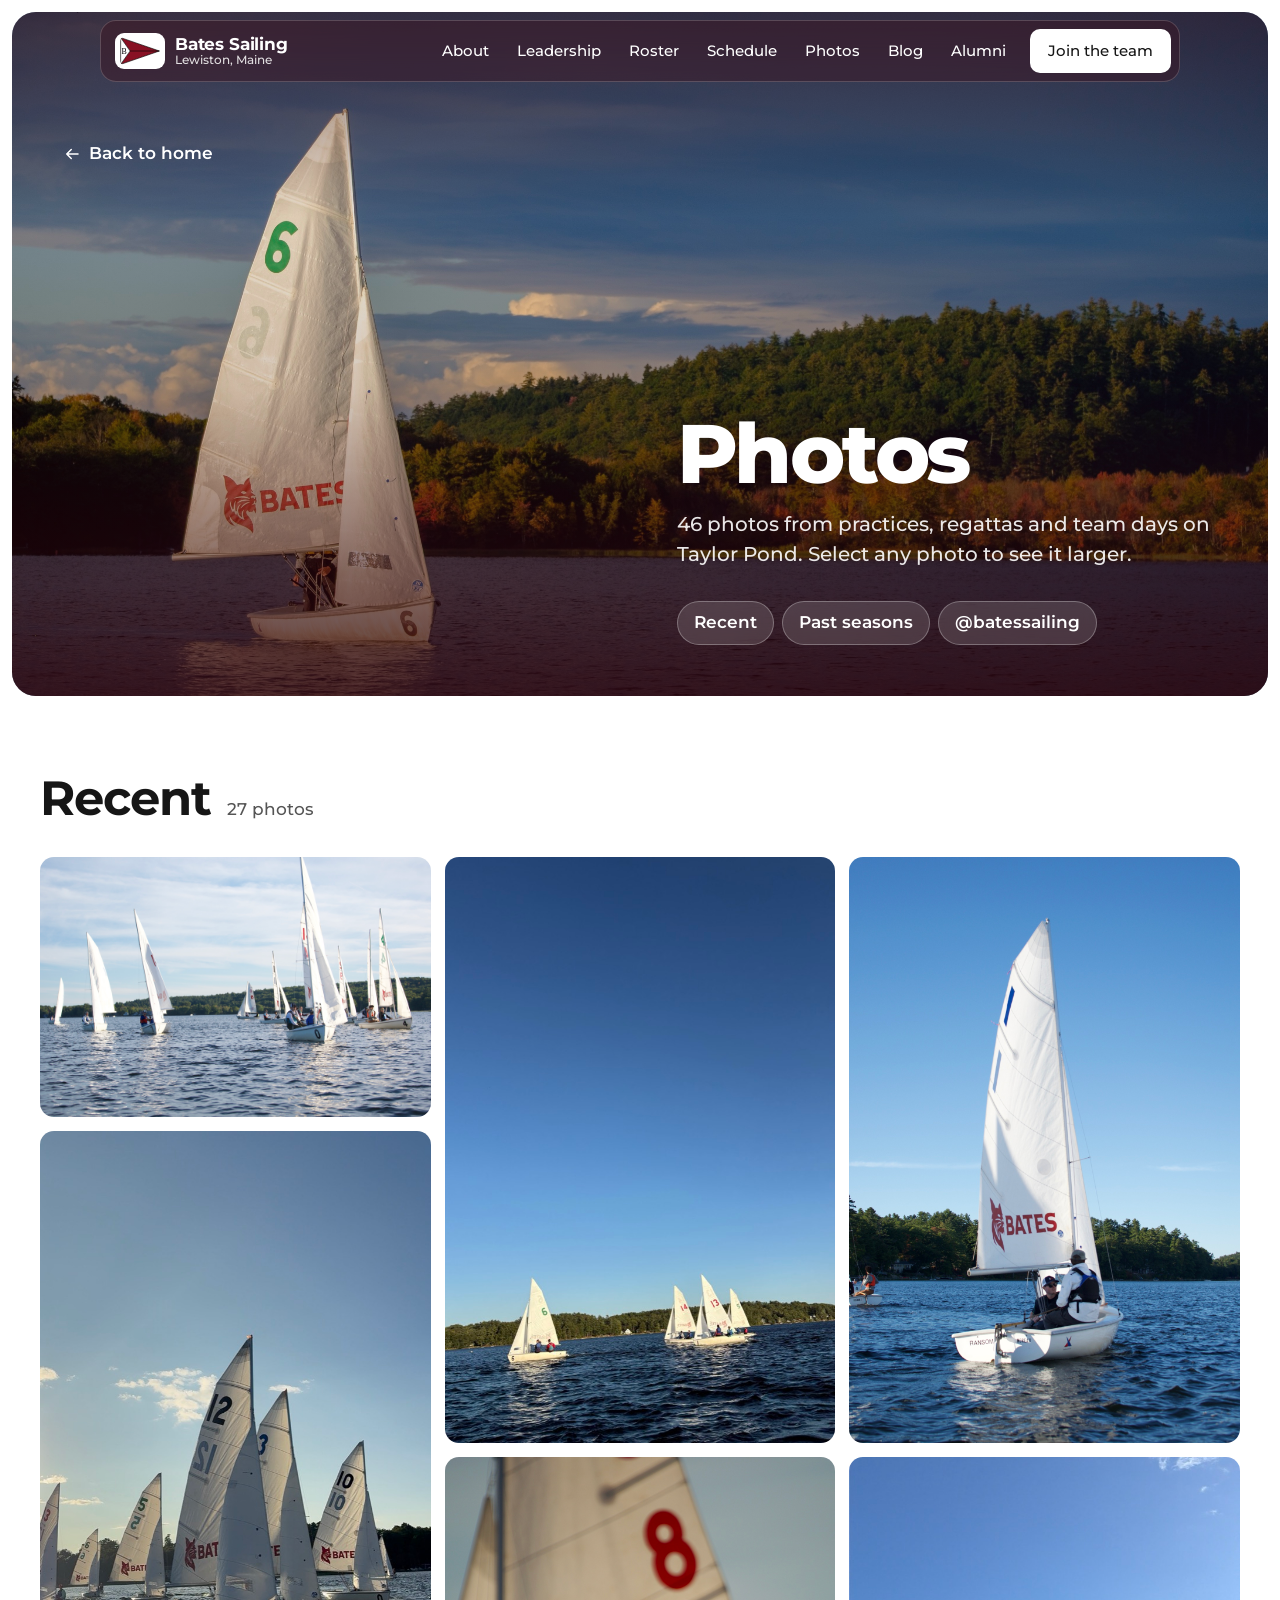
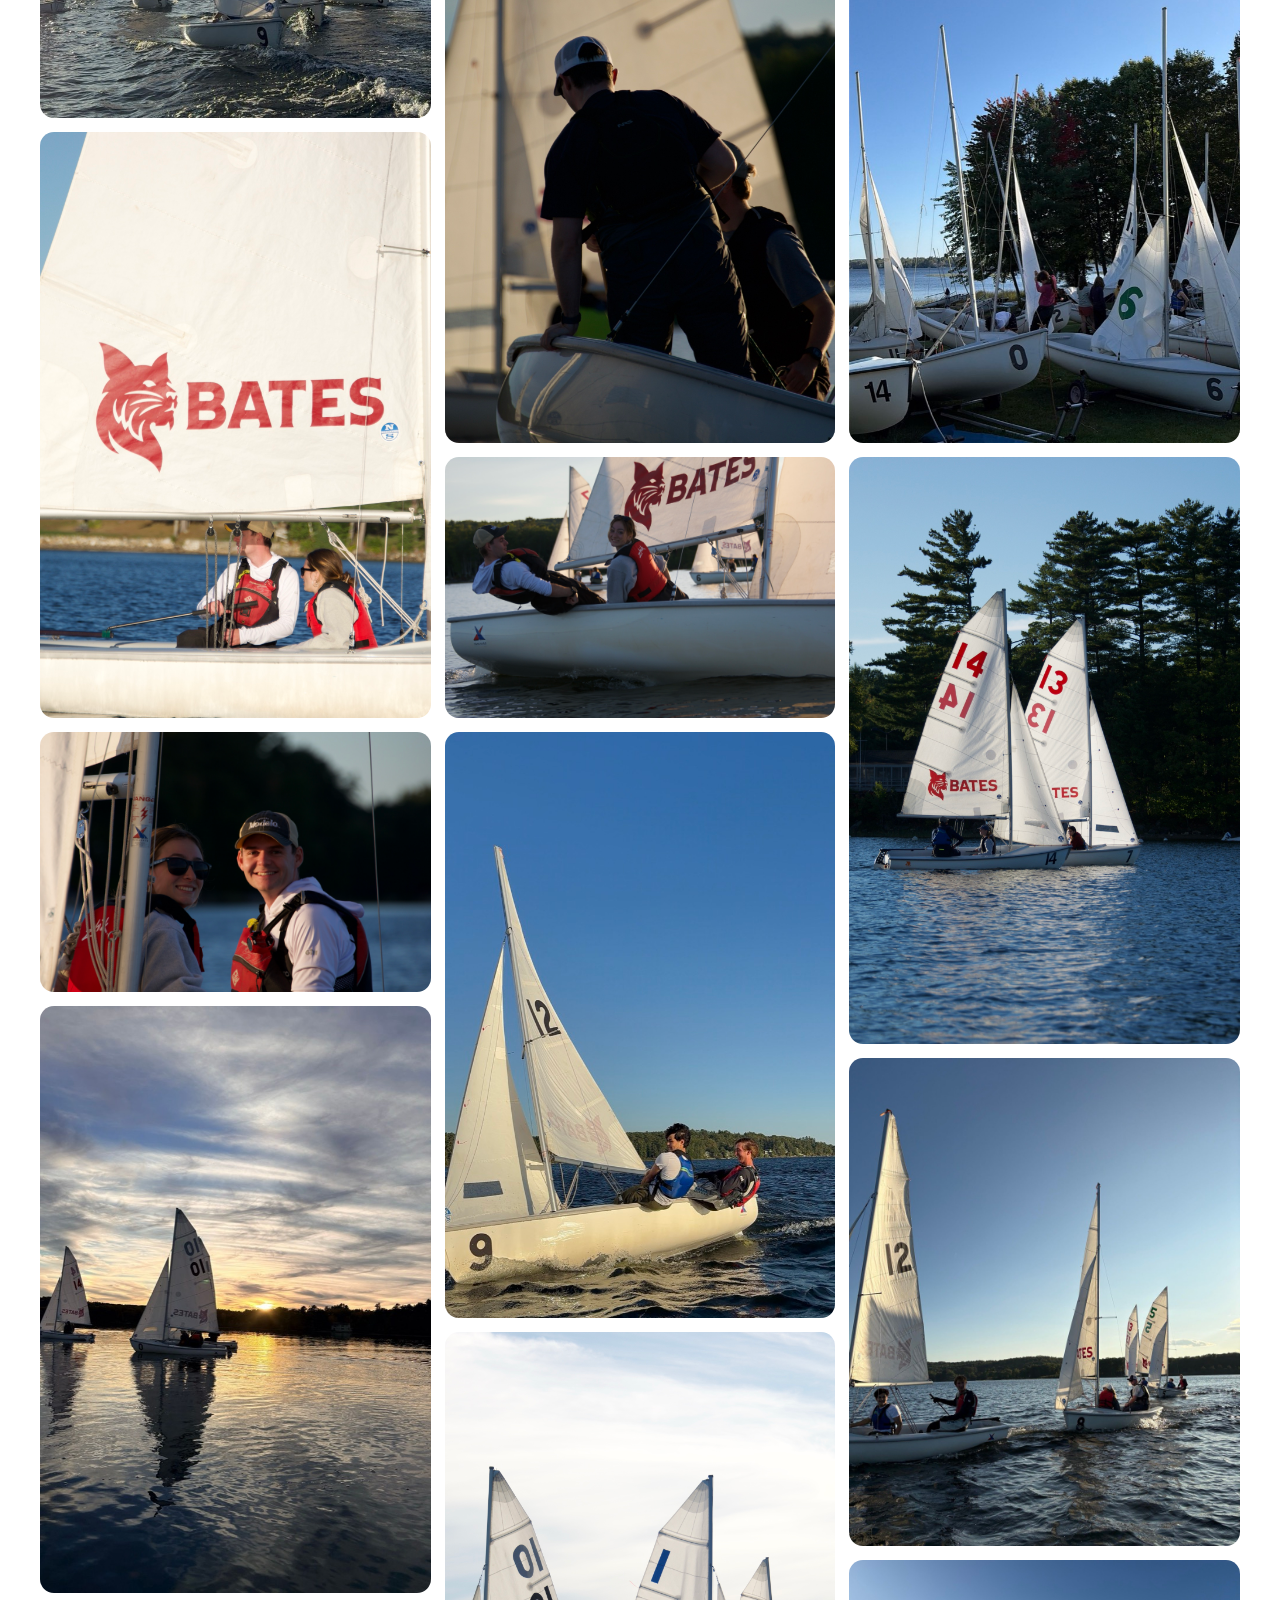
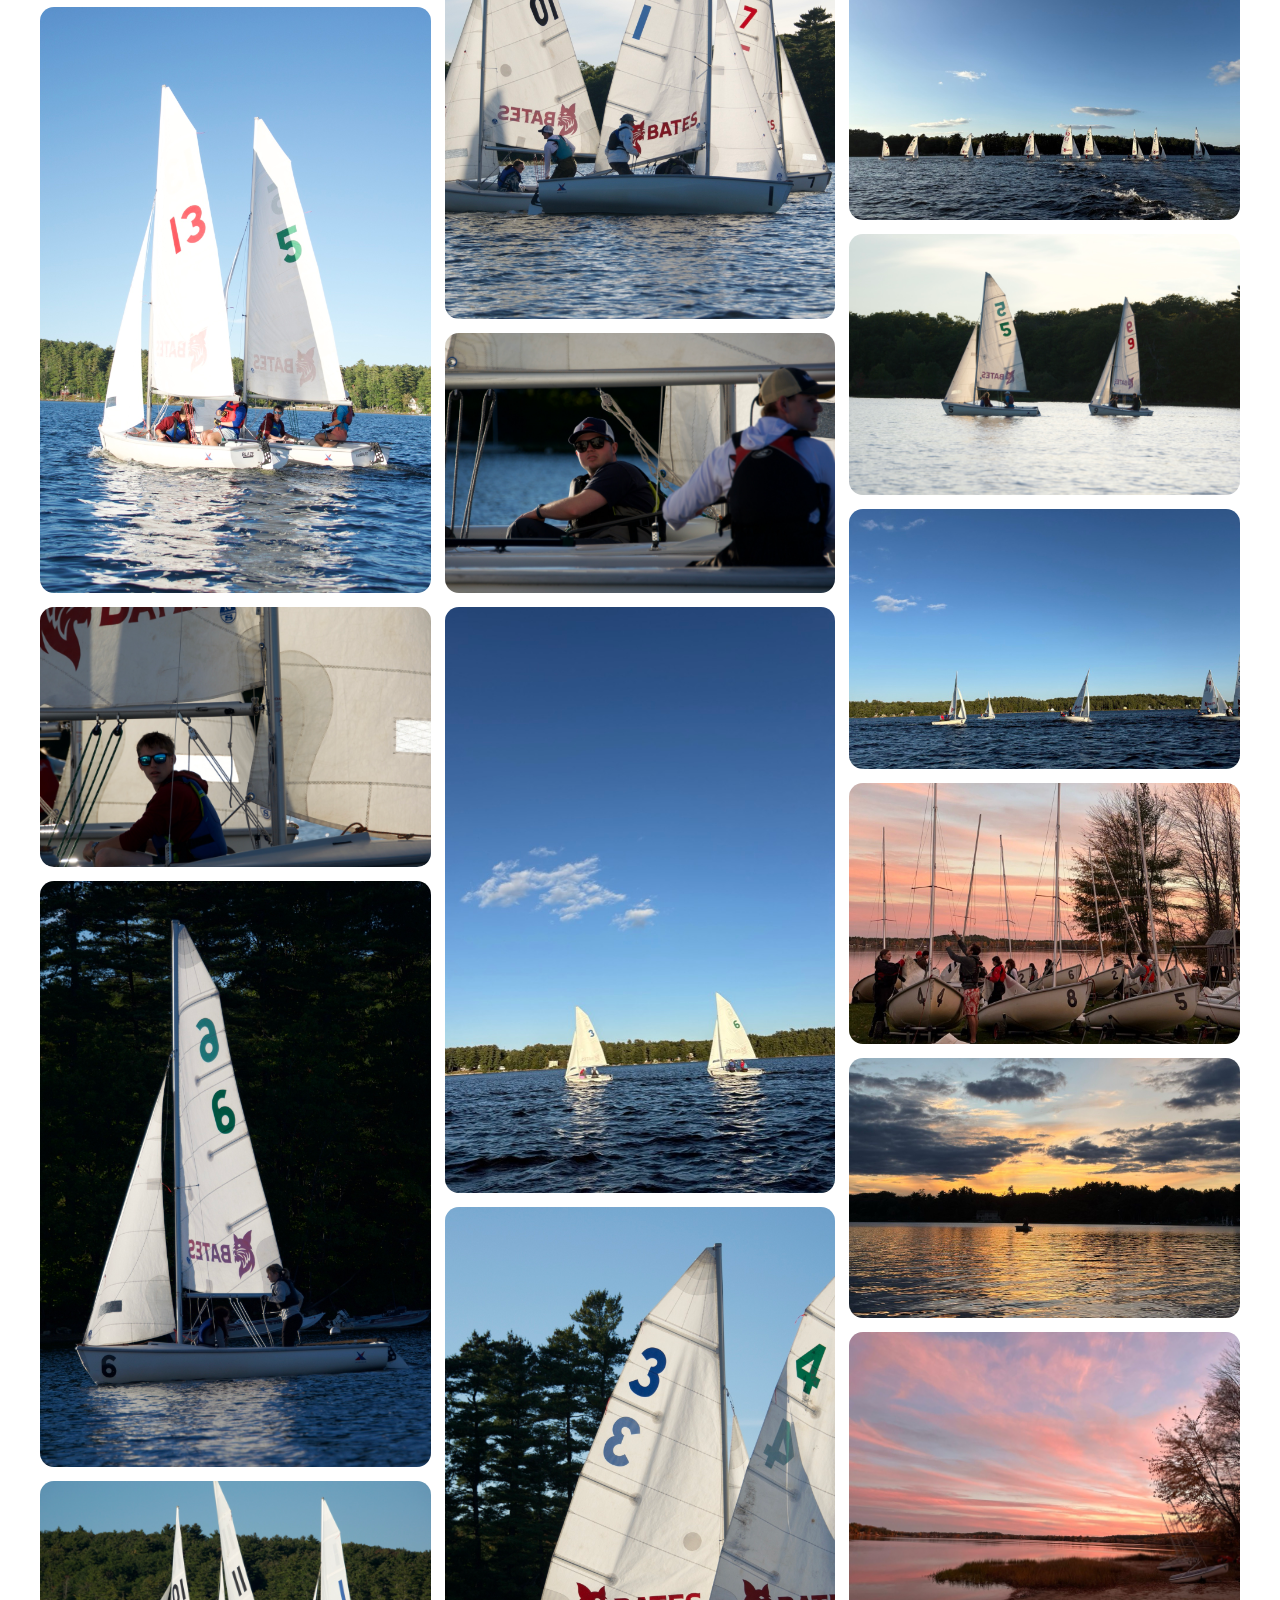
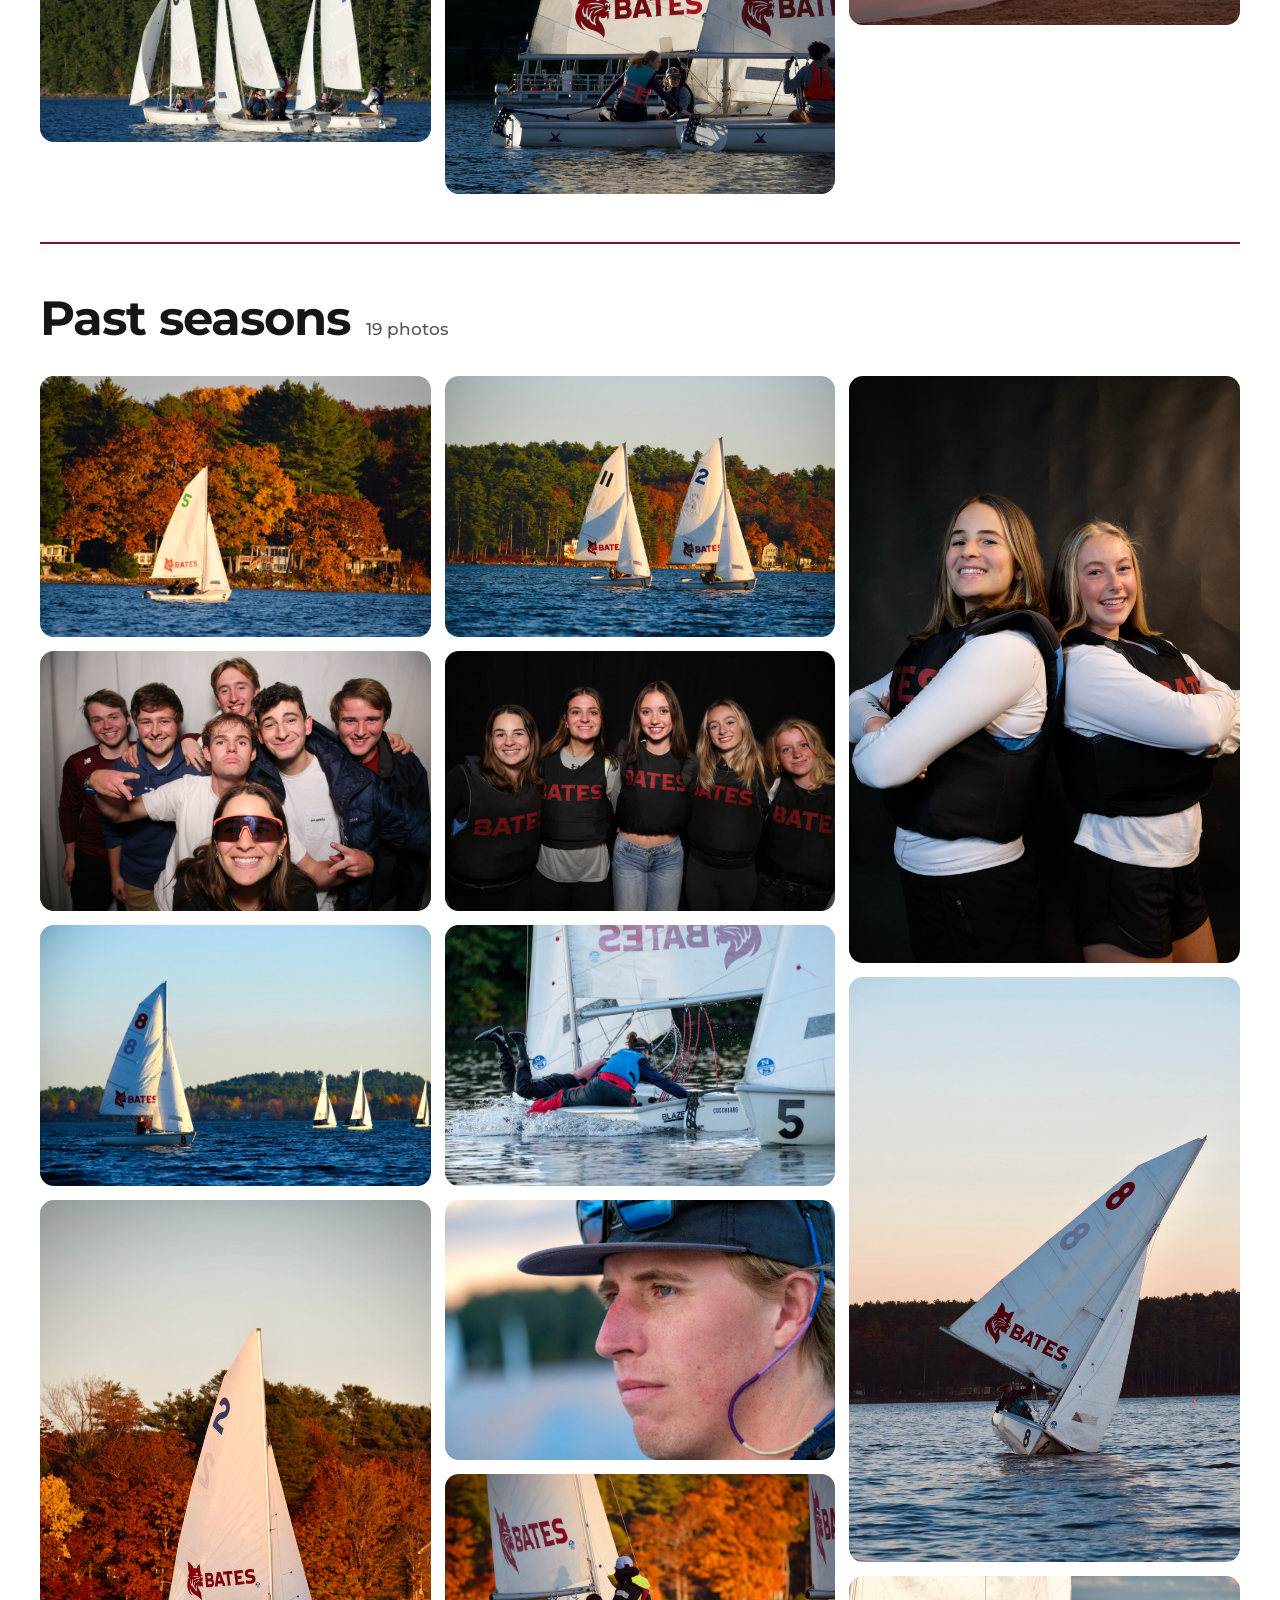
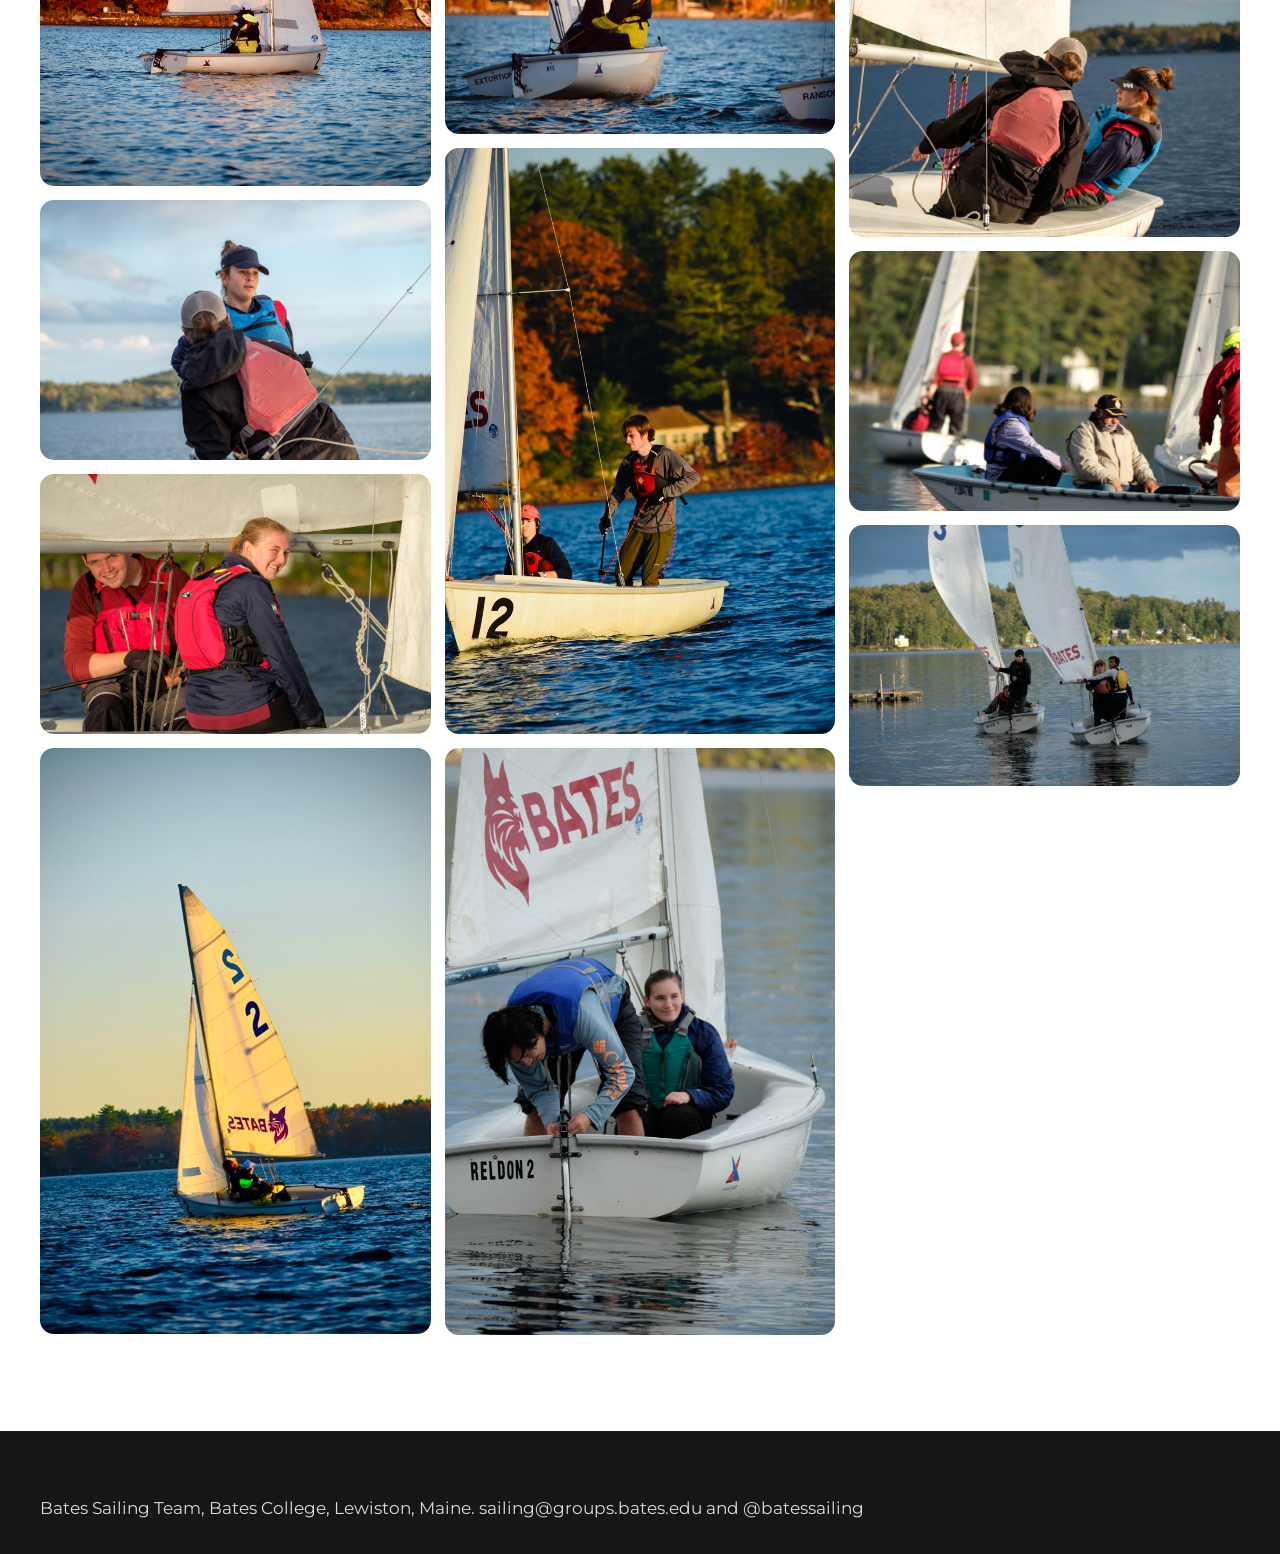
==== commit f9a4a811: "Home: on phones, put the headline above the boats instead of behind the sails Co-Authored-By: Claude" ====
--- a/gallery.html
+++ b/gallery.html
@@ -8,7 +8,7 @@
   <meta name="theme-color" content="#881124">
   <link rel="icon" href="assets/img/burgee.svg" type="image/svg+xml">
   <link rel="preload" as="image" href="assets/img/gallery-banner-2400.jpg" imagesrcset="assets/img/gallery-banner-1200.jpg 1200w, assets/img/gallery-banner-2400.jpg 2400w" imagesizes="100vw">
-  <link rel="stylesheet" href="css/styles.css?v=20261111">
+  <link rel="stylesheet" href="css/styles.css?v=20261116">
 </head>
 <body>
 <svg width="0" height="0" style="position:absolute" aria-hidden="true">
@@ -133,6 +133,6 @@
     <p>Bates Sailing Team, Bates College, Lewiston, Maine. <a href="mailto:sailing@groups.bates.edu">sailing@groups.bates.edu</a> and <a href="https://www.instagram.com/batessailing/">@batessailing</a></p>
   </div>
 </footer>
-<script src="js/main.js?v=20261111" defer></script>
+<script src="js/main.js?v=20261116" defer></script>
 </body>
 </html>
--- a/css/styles.css
+++ b/css/styles.css
@@ -280,13 +280,13 @@
   .hero-frame { border-radius: 18px; min-height: calc(100dvh - 16px); padding-top: 7.5rem; }
   .hero-frame {
     --pos-x: 38%; --pos-y: 60%; --pos-y-ratio: 0.6;
-    /* Photo row (in 2400x1600 px) the first headline line sits on */
-    --headline-row: 740;
+    /* Photo row (in 2400x1600 px) where the tallest sail tops out */
+    --sail-top-row: 660;
     --hero-scrim: linear-gradient(180deg, rgba(45, 6, 14, 0.6) 0%, rgba(45, 6, 14, 0.1) 32%, rgba(45, 6, 14, 0.12) 55%, rgba(45, 6, 14, 0.5) 100%);
   }
-  .hero-sails { background-image: var(--hero-scrim), url("../assets/img/hero-fleet-1200.jpg"); }
-  /* Phones: pin the headline to the photo so "on Taylor Pond." runs behind the sails */
-  .hero h1 { top: max(6.5rem, calc((100cqh - 1600 * var(--img-scale)) * var(--pos-y-ratio) + var(--headline-row) * var(--img-scale) - 0.83em)); }
+  /* Phones: the whole headline sits in the sky just above the boats, in front of the photo (no sail cut-out) */
+  .hero-sails { display: none; }
+  .hero h1 { top: max(6.5rem, calc((100cqh - 1600 * var(--img-scale)) * var(--pos-y-ratio) + var(--sail-top-row) * var(--img-scale) - 2.85em - 0.75rem)); }
   .hero-stats { grid-template-columns: repeat(2, auto); border-radius: 18px; margin-top: 8px; }
 
   /* Phones: the photo is its own card and scrolls away with the page; the intro and stats are separate cards below it, with a white gap between each */
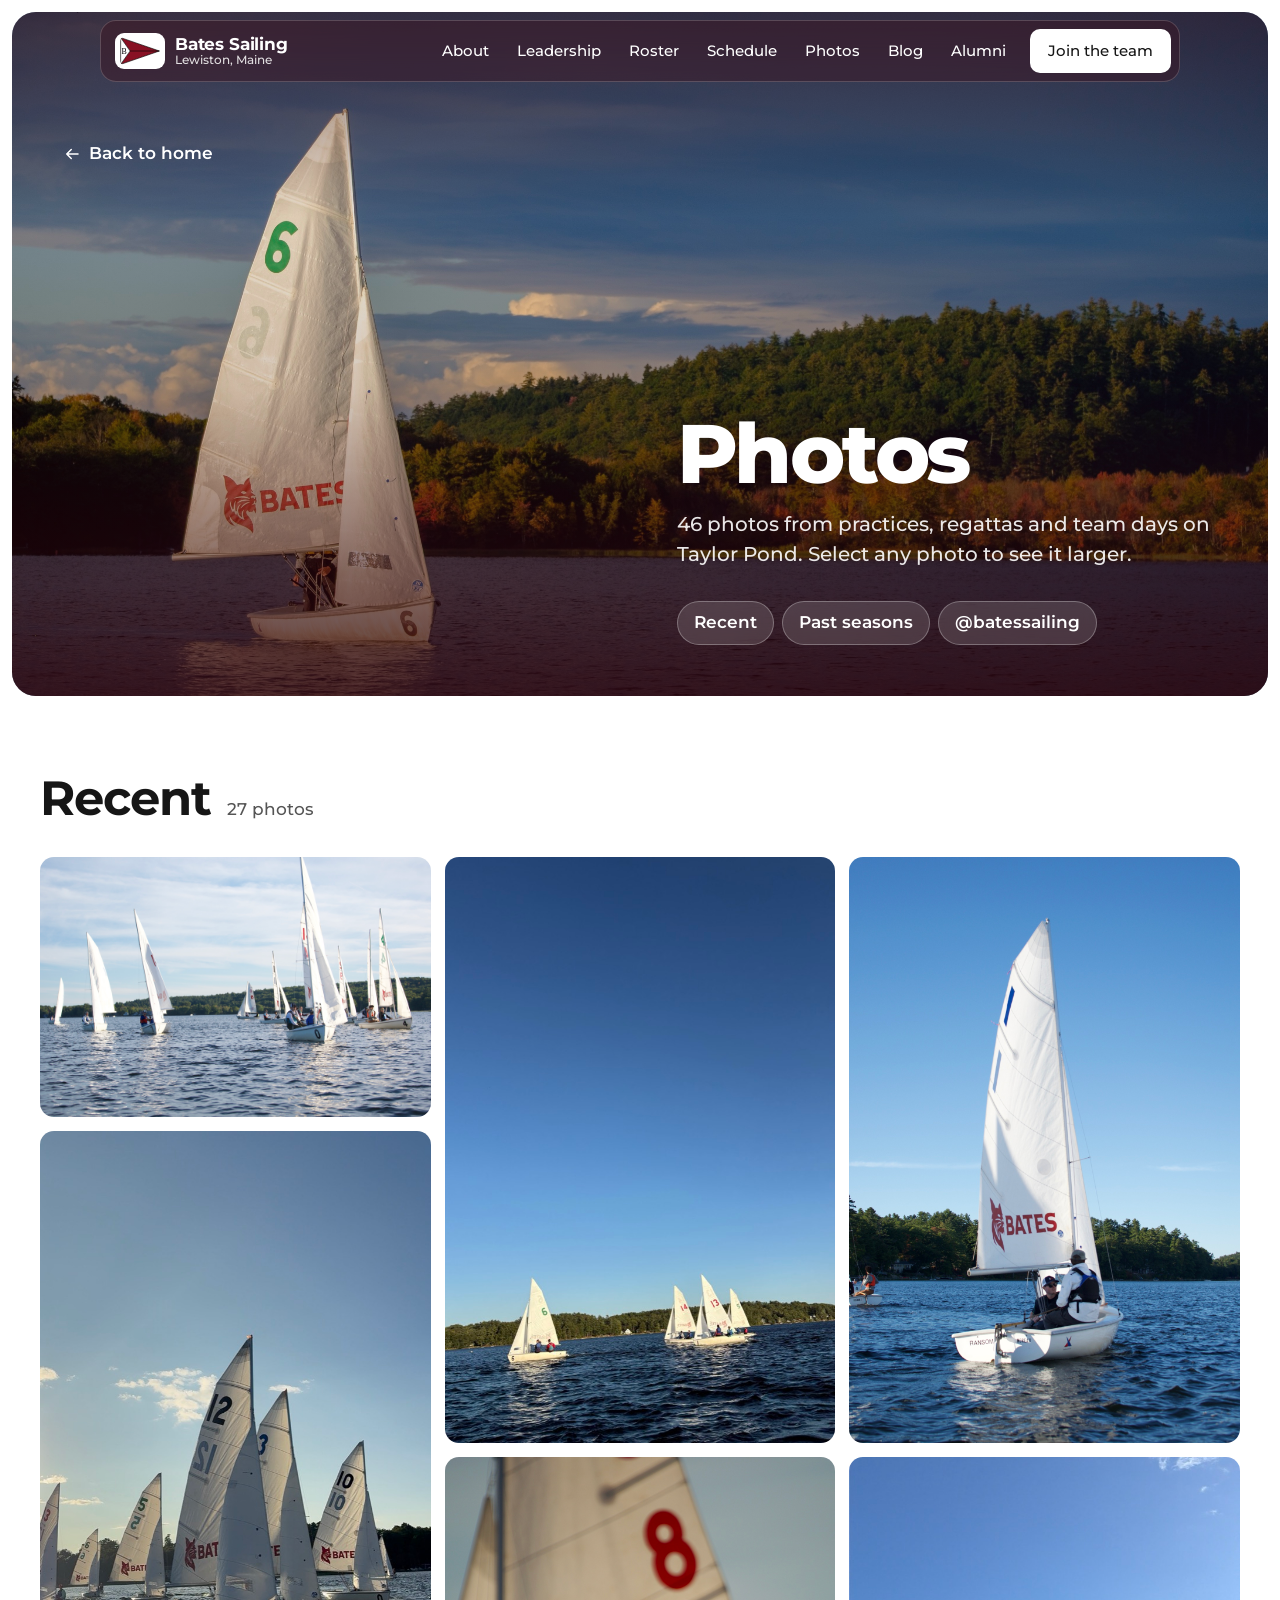
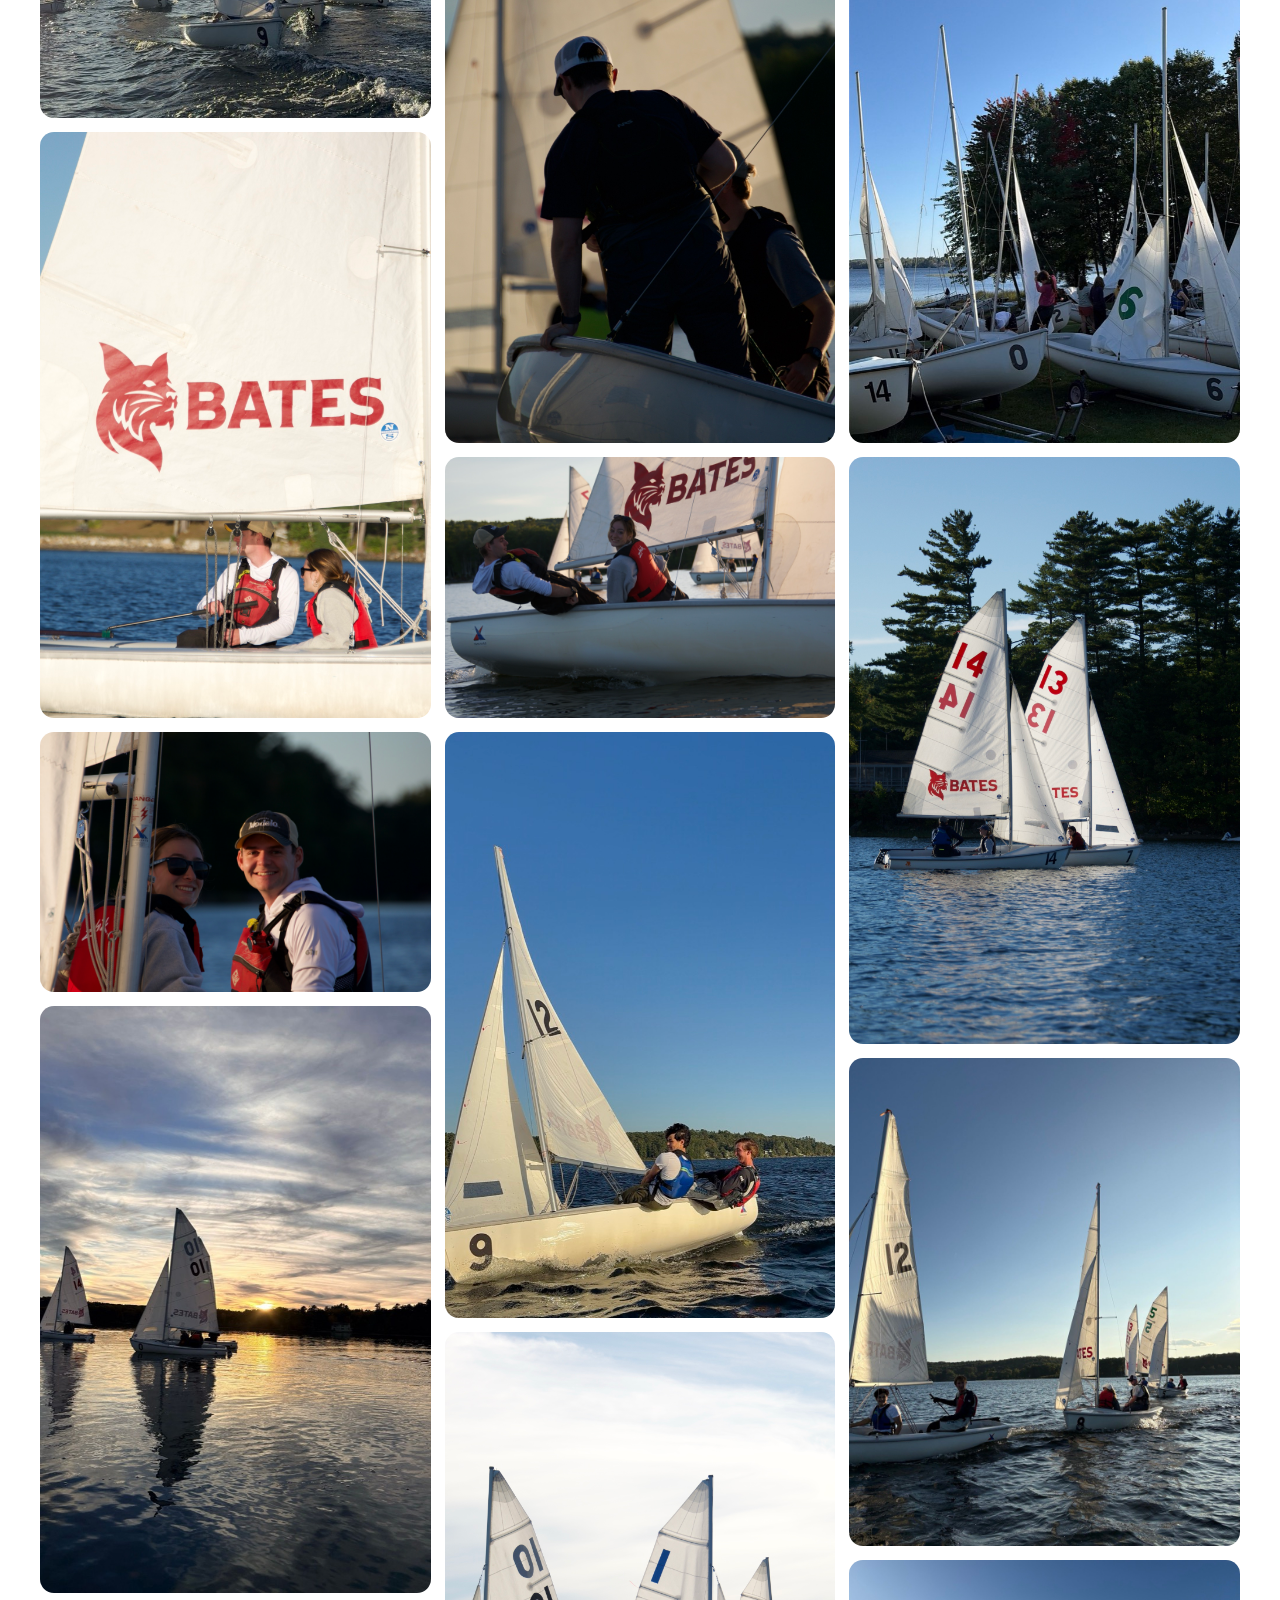
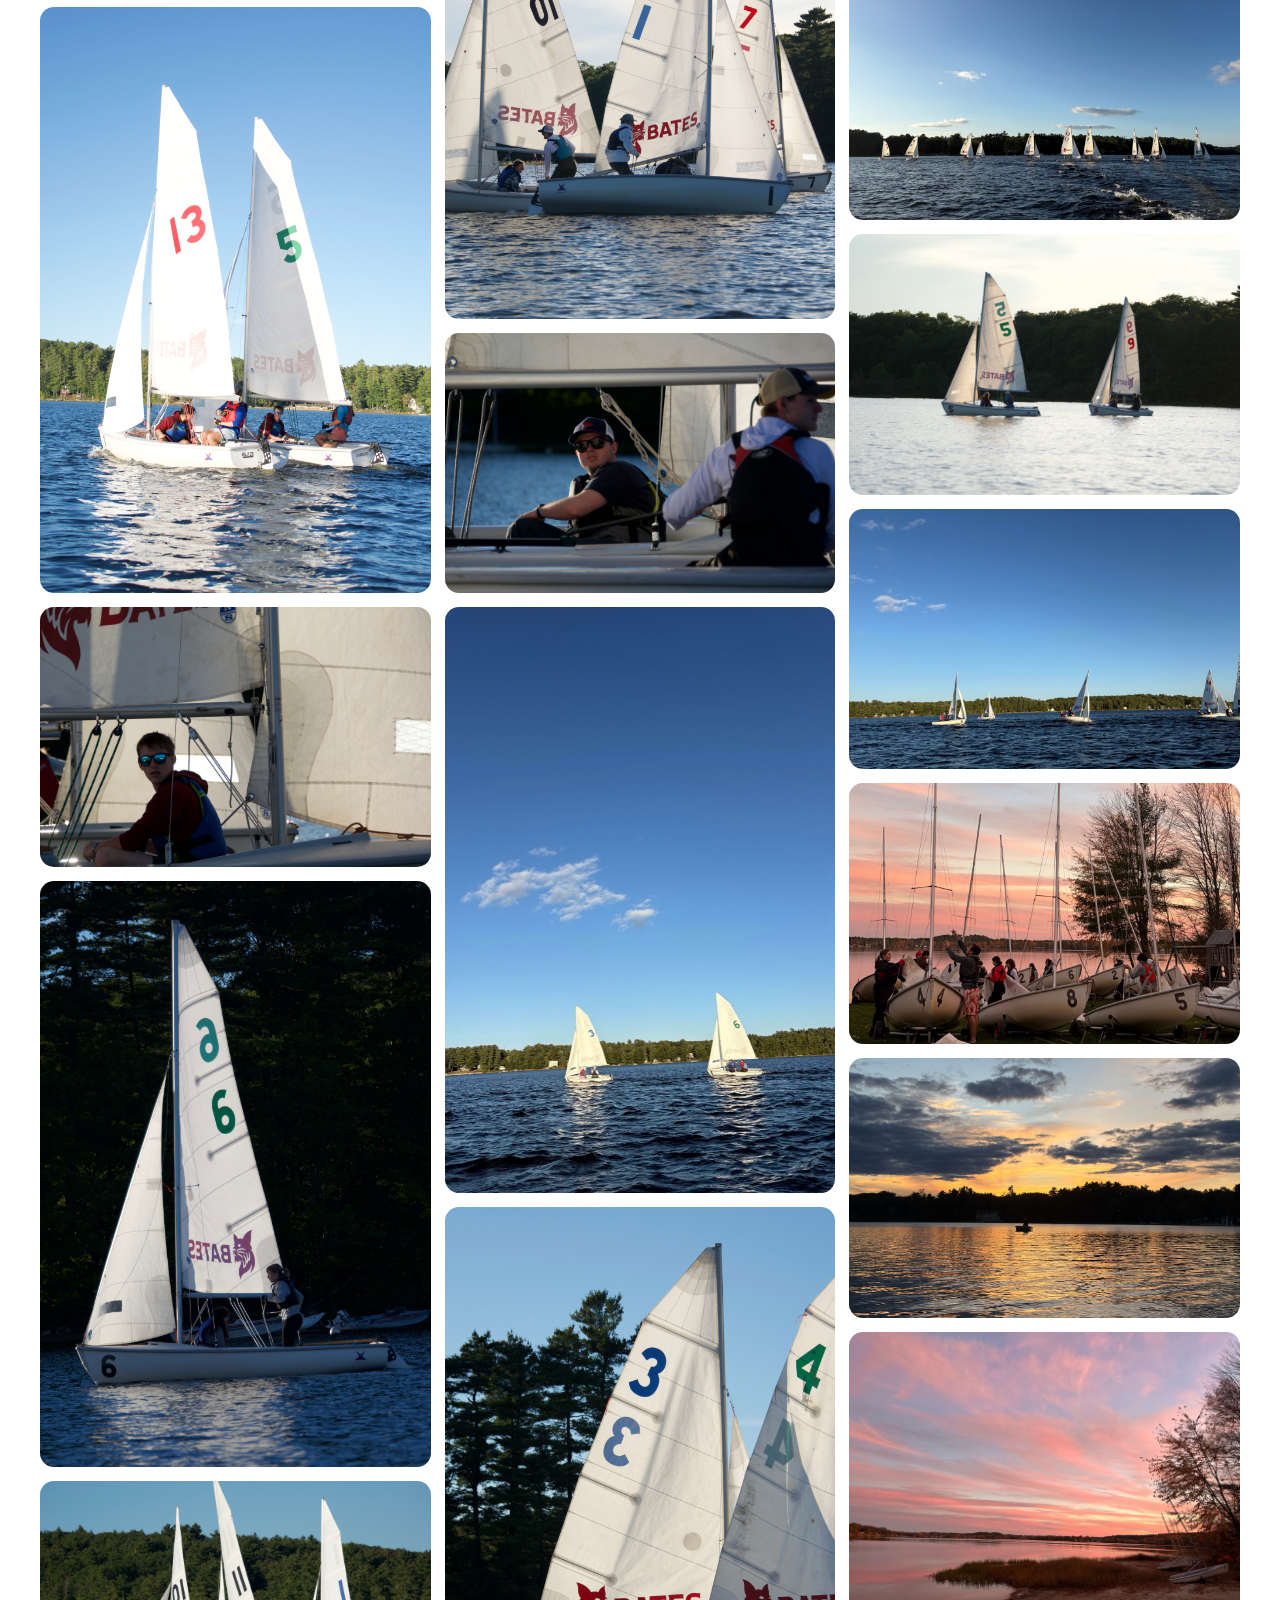
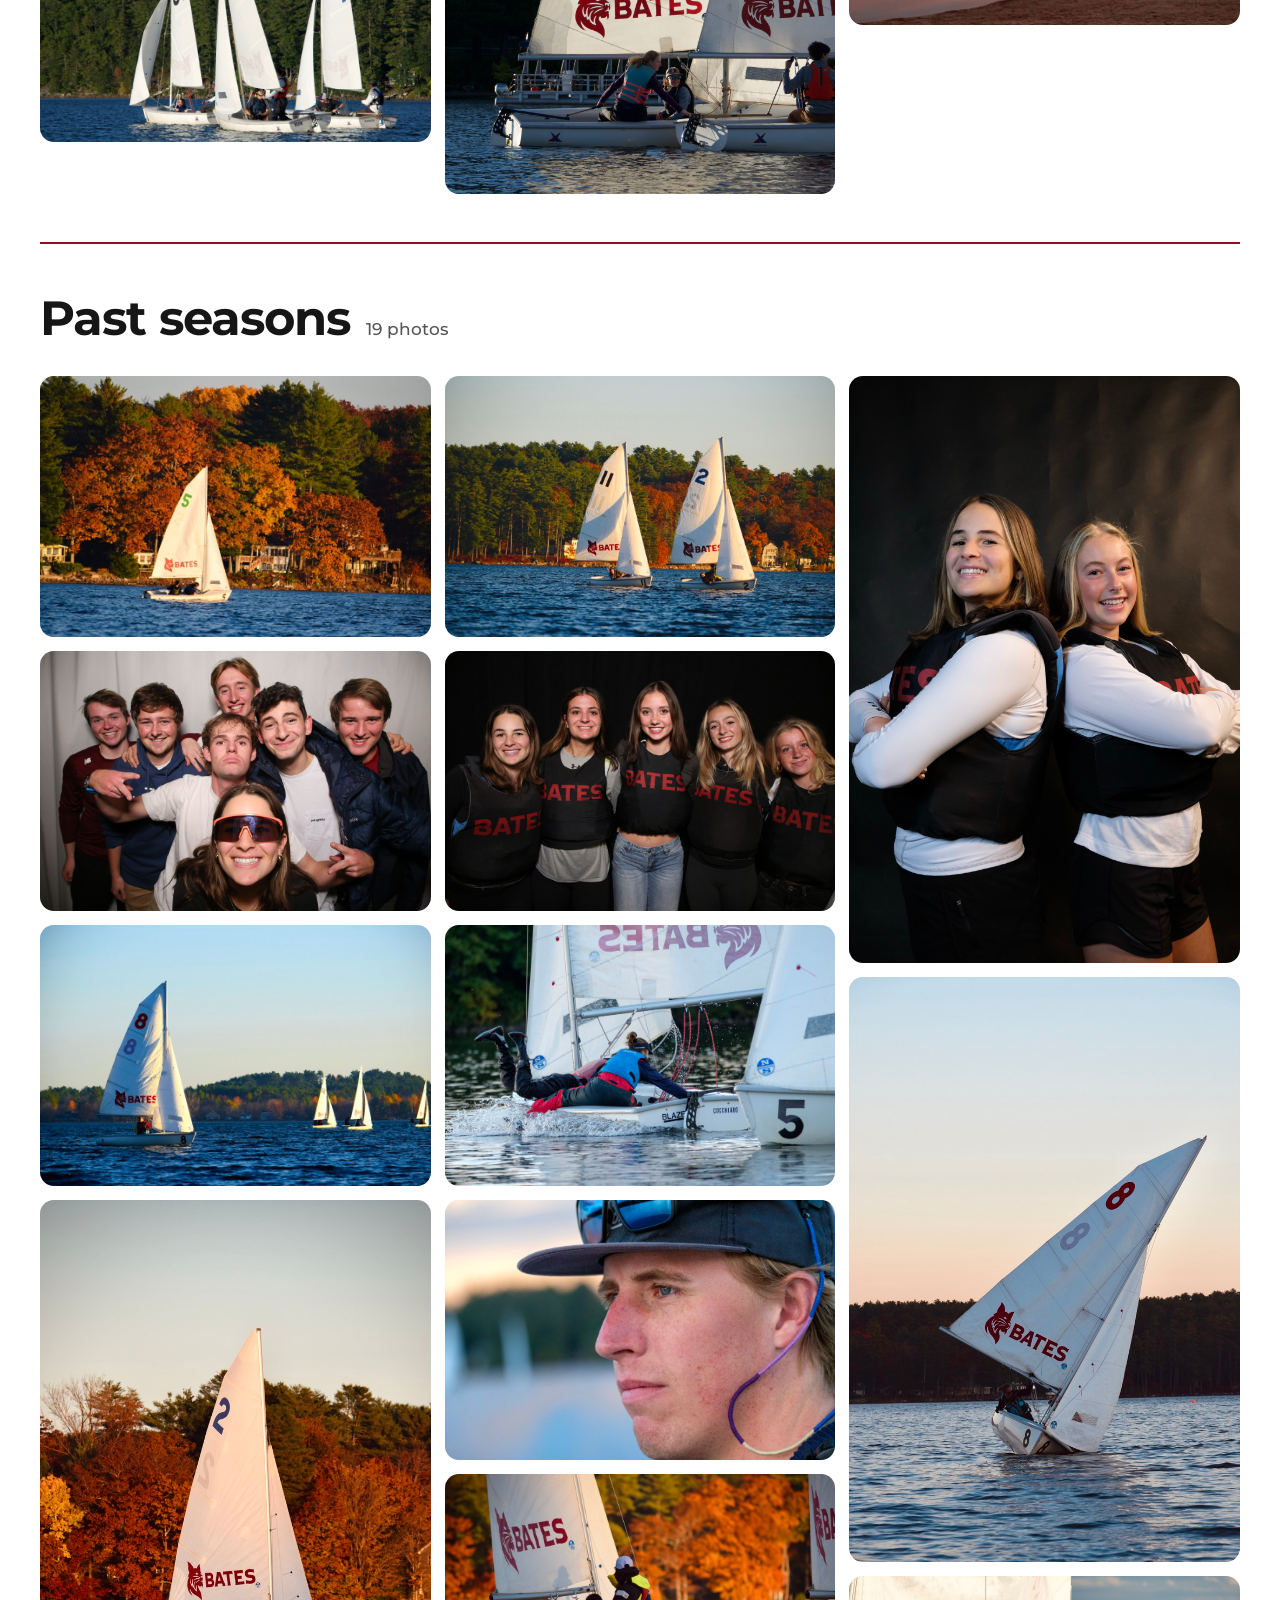
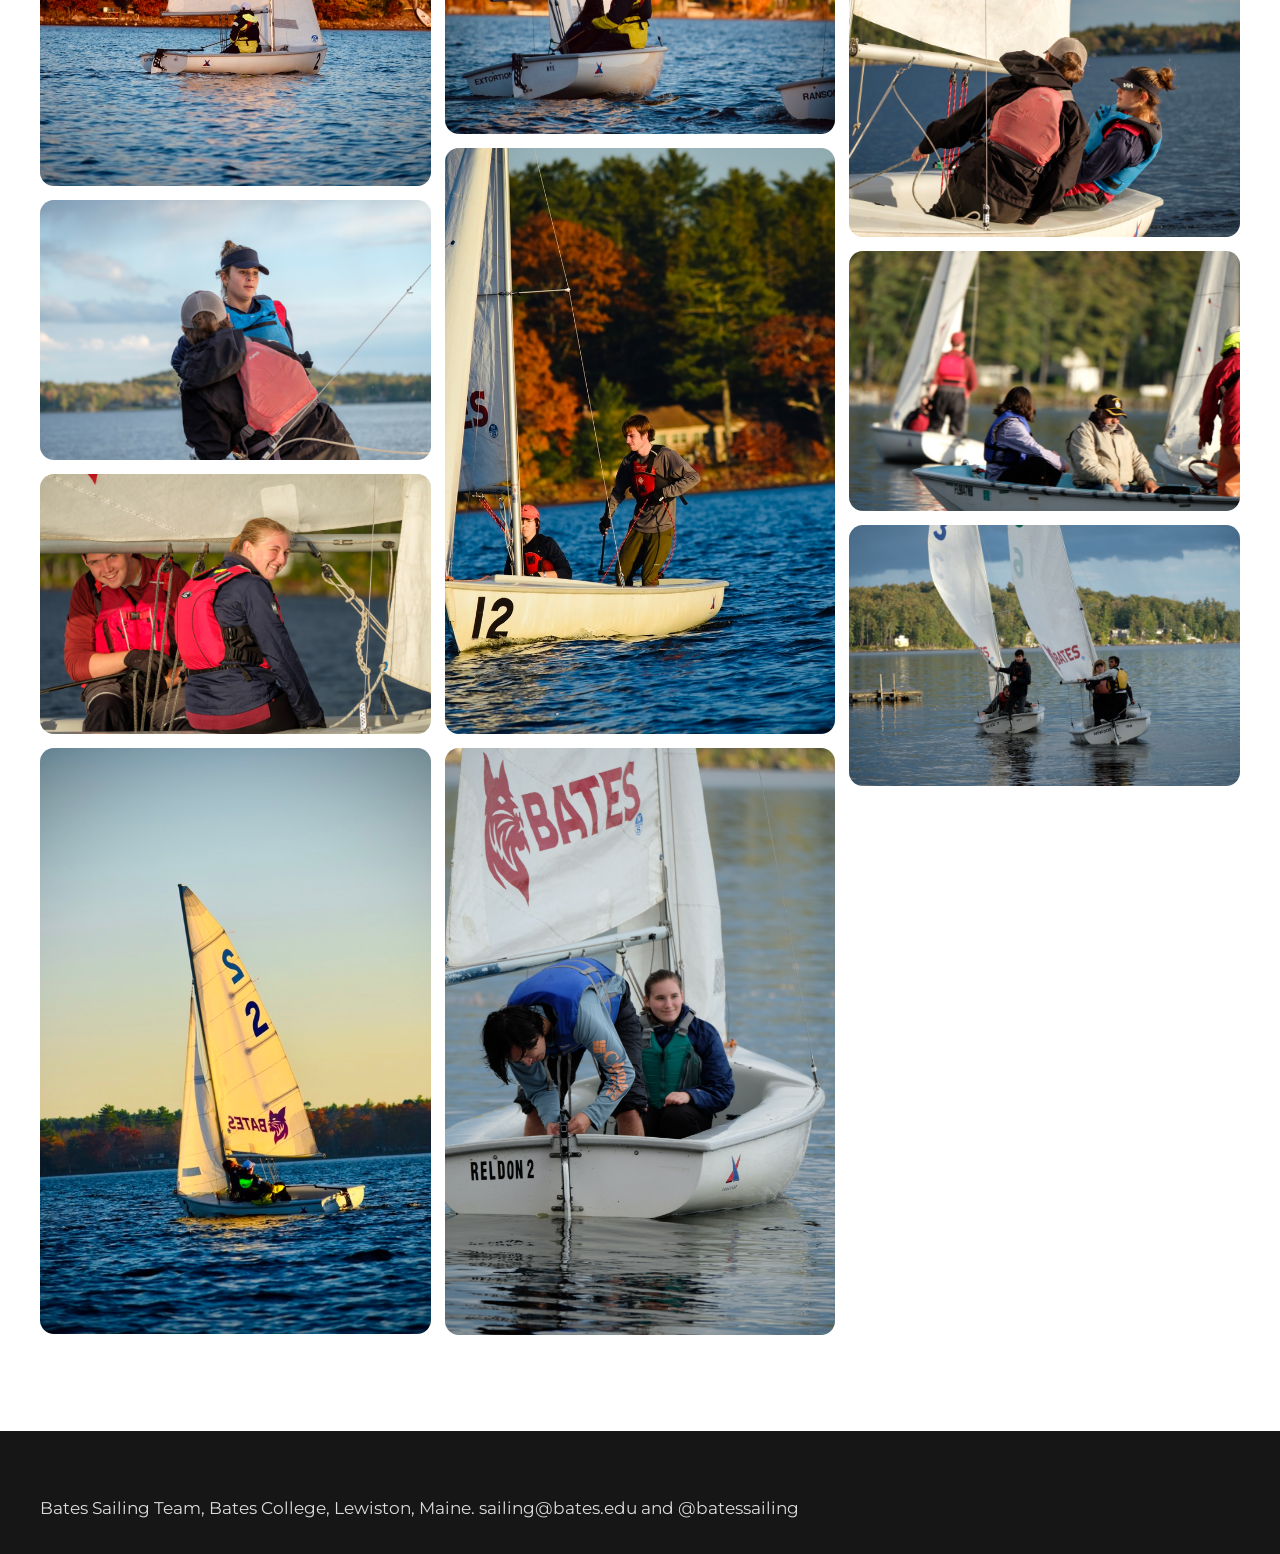
==== commit 7d3c7f67: "Map flag at the south end of Taylor Pond, 13+ regattas, sailing@bates.edu, blank IOR venue, remove a" ====
--- a/gallery.html
+++ b/gallery.html
@@ -130,7 +130,7 @@
 
 <footer class="site-footer">
   <div class="wrap">
-    <p>Bates Sailing Team, Bates College, Lewiston, Maine. <a href="mailto:sailing@groups.bates.edu">sailing@groups.bates.edu</a> and <a href="https://www.instagram.com/batessailing/">@batessailing</a></p>
+    <p>Bates Sailing Team, Bates College, Lewiston, Maine. <a href="mailto:sailing@bates.edu">sailing@bates.edu</a> and <a href="https://www.instagram.com/batessailing/">@batessailing</a></p>
   </div>
 </footer>
 <script src="js/main.js?v=20261116" defer></script>
